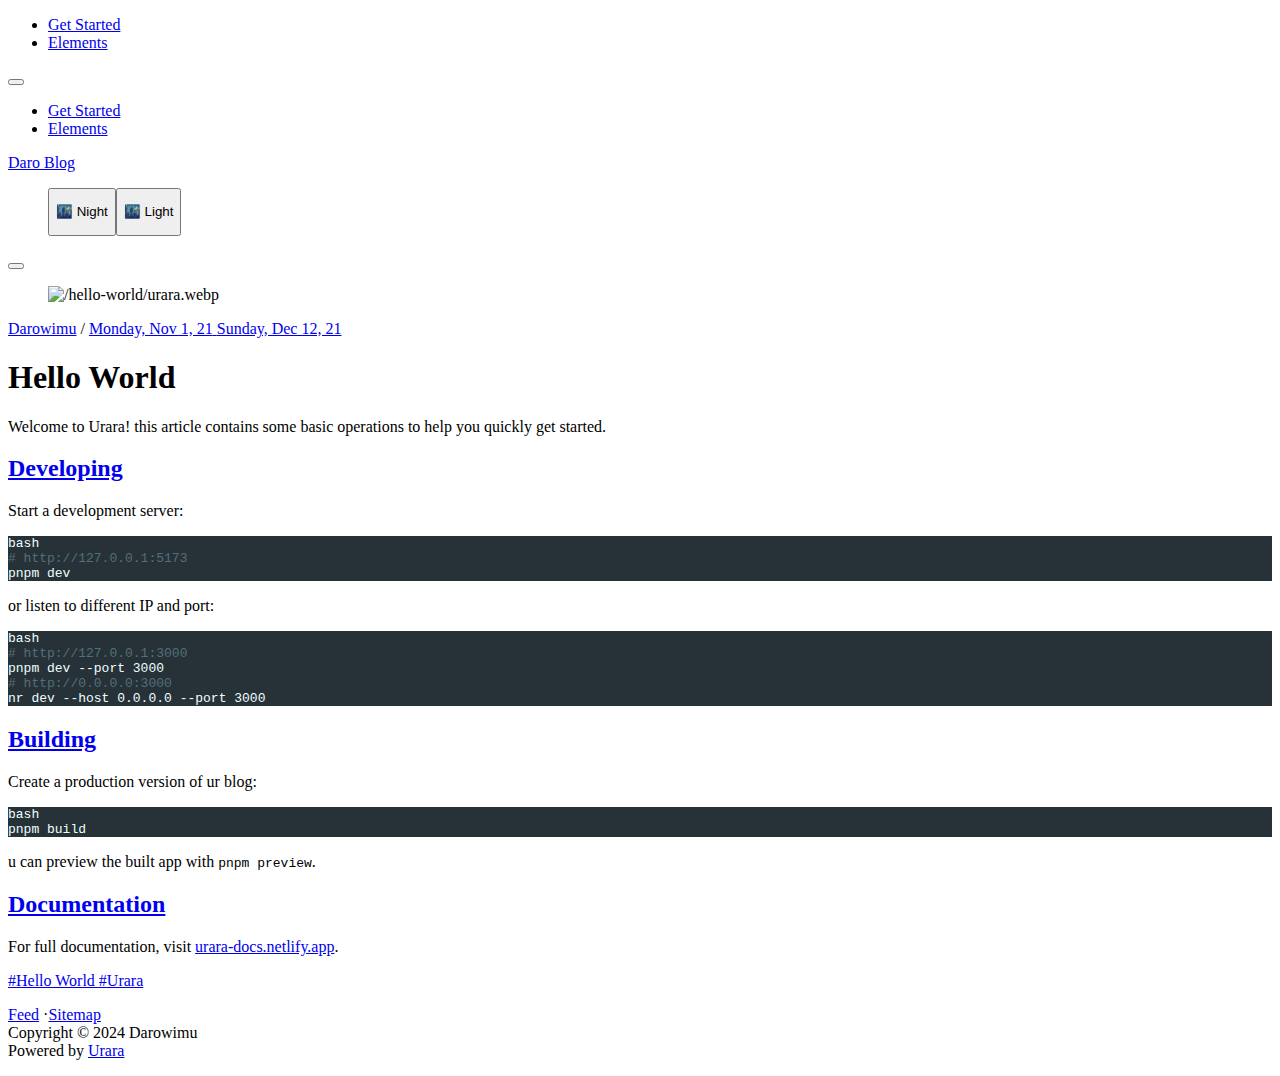
==== hello-world/index.html @ 3c772a24 "deploy: 29f7deb271c3a0f423821374e1109b436f73f170" ====
<!doctype html>
<html lang="en-US">
  <head prefix="og: https://ogp.me/ns#">
    <meta charset="utf-8" />
    <meta name="generator" content="gh:importantimport/urara" />
    <meta name="viewport" content="width=device-width, initial-scale=1" />
    <link rel="manifest" crossorigin="use-credentials" href="/manifest.webmanifest" />
    <link rel="alternate" type="application/feed+json" href="/feed.json" />
    <link rel="alternate" type="application/atom+xml" href="/atom.xml" />
    <link rel="sitemap" type="application/xml" href="/sitemap.xml" />
    <meta http-equiv="content-security-policy" content="style-src 'self' 'unsafe-inline' https://giscus.app">
		<link href="../_app/immutable/assets/0.twRGqAT3.css" rel="stylesheet">
		<link href="../_app/immutable/assets/posts.D4gQgZwN.css" rel="stylesheet">
		<link rel="modulepreload" href="../_app/immutable/entry/start.jPMTQqQ0.js">
		<link rel="modulepreload" href="../_app/immutable/chunks/entry.Bw_mRrRF.js">
		<link rel="modulepreload" href="../_app/immutable/chunks/scheduler.FGUOCI5T.js">
		<link rel="modulepreload" href="../_app/immutable/chunks/index.BI7v63FY.js">
		<link rel="modulepreload" href="../_app/immutable/entry/app.BhuHzPil.js">
		<link rel="modulepreload" href="../_app/immutable/chunks/preload-helper.BQ24v_F8.js">
		<link rel="modulepreload" href="../_app/immutable/chunks/index.TPYxZWDS.js">
		<link rel="modulepreload" href="../_app/immutable/nodes/0.C-fbD_0y.js">
		<link rel="modulepreload" href="../_app/immutable/chunks/posts.CbyiWqQX.js">
		<link rel="modulepreload" href="../_app/immutable/chunks/posts.4dVmwM_k.js">
		<link rel="modulepreload" href="../_app/immutable/nodes/3.BCbgN2HI.js">
		<link rel="modulepreload" href="../_app/immutable/chunks/post_layout.M9gcAGbC.js">
		<link rel="modulepreload" href="../_app/immutable/chunks/post_card.CGYtZZ6U.js"><title>Hello World | Daro Blog</title><!-- HEAD_svelte-1laq3tv_START --><!-- HEAD_svelte-1laq3tv_END --><!-- HEAD_svelte-10yve3l_START --><link href="https://urara-demo.netlify.app/favicon.png" rel="shortcut icon" sizes="48x48" type="image/png"><link href="https://urara-demo.netlify.app/assets/any@180.png" rel="apple-touch-icon" sizes="180x180" type="image/png"><link href="https://urara-demo.netlify.app/assets/any@192.png" rel="icon" sizes="192x192" type="image/png"><!-- HEAD_svelte-10yve3l_END --><!-- HEAD_svelte-yn0p46_START --><meta name="theme-color"><!-- HEAD_svelte-yn0p46_END --><!-- HEAD_svelte-13ashyv_START --><meta content="Darowimu" name="author"><link href="https://urara-demo.netlify.app/hello-world" rel="canonical">  <meta content="Hello World, Urara" name="keywords"> <!-- HEAD_svelte-13ashyv_END --><!-- HEAD_svelte-1b7xa4j_START --><meta content="Daro Blog" property="og:site_name"><meta content="en-US" property="og:locale"><meta content="article" property="og:type"> <meta content="Hello World" property="og:title">  <meta content="https://urara-demo.netlify.app/hello-world/urara.webp" property="og:image"> <meta content="summary_large_image" name="twitter:card"> <meta content="Hello World" property="article:tag"><meta content="Urara" property="article:tag"> <meta content="https://urara-demo.netlify.app/hello-world" property="og:url"> <meta content="Darowimu" property="article:author"> <meta content="2021-11-01T00:00:00.000Z" property="article:published_time"> <meta content="2021-12-12T00:00:00.000Z" property="article:modified_time"><!-- HEAD_svelte-1b7xa4j_END -->
  </head>
  <body itemscope itemtype="https://schema.org/WebPage">
    <div style="display: contents">      <header class="fixed z-50 w-full transition-all duration-500 ease-in-out border-b-2 border-transparent max-h-[4.125rem]false" id="header"><div class="navbar"><div class="navbar-start">  <div class="dropdown lg:hidden"><label class="btn btn-square btn-ghost" for="navbar-dropdown" tabindex="0" data-svelte-h="svelte-18njhny"><span class="i-heroicons-outline-menu-alt-1"></span></label> <ul class="menu menu-compact dropdown-content bg-base-100 text-base-content shadow-lg rounded-box min-w-max max-w-52 p-2" id="navbar-dropdown" tabindex="0"><li><a href="/hello-world">Get Started</a> </li><li><a href="/hello-world/elements">Elements</a> </li></ul></div> <div class="swap order-last hidden lg:inline-grid"><button class="swap-on btn btn-ghost text-base font-normal normal-case transition-all duration-200 hidden"></button> <ul class="swap-off menu menu-horizontal p-0"><li><a class="!rounded-btn" href="/hello-world">Get Started</a> </li><li><a class="!rounded-btn" href="/hello-world/elements">Elements</a> </li></ul></div> <a class="btn btn-ghost normal-case text-lg" href="/">Daro Blog</a></div> <div class="navbar-end"> <div class="dropdown dropdown-end" id="change-theme">  <div class="btn btn-square btn-ghost" tabindex="0" data-svelte-h="svelte-1xk2wyd"><span class="i-heroicons-outline-color-swatch"></span></div>   <ul class="flex flex-nowrap shadow-2xl menu dropdown-content bg-base-100 text-base-content rounded-box w-52 p-2 gap-2 overflow-y-auto max-h-[21.5rem]" tabindex="0"><button class="btn btn-ghost w-full hover:bg-primary group rounded-lg flex bg-base-100 p-2 transition-all" data-theme="night"><p class="flex-1 text-left text-base-content group-hover:text-primary-content transition-color">🌃 Night</p> <div class="grid grid-cols-4 gap-0.5 m-auto"><div class="bg-primary w-1 h-4 rounded-btn"></div><div class="bg-secondary w-1 h-4 rounded-btn"></div><div class="bg-accent w-1 h-4 rounded-btn"></div><div class="bg-neutral w-1 h-4 rounded-btn"></div></div> </button><button class="btn btn-ghost w-full hover:bg-primary group rounded-lg flex bg-base-100 p-2 transition-all" data-theme="lemonade"><p class="flex-1 text-left text-base-content group-hover:text-primary-content transition-color">🌃 Light</p> <div class="grid grid-cols-4 gap-0.5 m-auto"><div class="bg-primary w-1 h-4 rounded-btn"></div><div class="bg-secondary w-1 h-4 rounded-btn"></div><div class="bg-accent w-1 h-4 rounded-btn"></div><div class="bg-neutral w-1 h-4 rounded-btn"></div></div> </button></ul></div></div></div></header> <button aria-label="scroll to top" class="fixed grid group btn btn-circle btn-lg border-none backdrop-blur bottom-6 right-6 z-50 duration-500 ease-in-outbtn-ghost bg-base-100/30 md:bg-base-200/30  translate-y-24" id="totop"> <div class="radial-progress text-accent transition-all duration-500 ease-in-out group-hover:text-[color-mix(in_oklab,oklch(var(--a)),black_7%)] col-start-1 row-start-1" style="--size:4rem; --thickness: 0.25rem; --value:undefined;"></div> <div class="border-4 border-base-content/10 group-hover:border-transparent col-start-1 row-start-1 rounded-full w-full h-full p-4 grid duration-500 ease-in-out" data-svelte-h="svelte-1lpt3af"><span class="i-heroicons-solid-chevron-up !w-6 !h-6"></span></div></button> <div class="bg-base-100 md:bg-base-200 min-h-screen pt-16 md:pb-8 lg:pb-16">  <div class="flex flex-col flex-nowrap justify-center xl:flex-row xl:flex-wrap"><div class="flex-1 w-full order-first ease-out transform mx-auto xl:mr-0 xl:ml-0"></div> <div class="flex-1 w-full xl:order-last ease-out transform mx-auto xl:ml-0 xl:mr-0"></div> <div class="flex-none w-full max-w-screen-md mx-auto xl:mx-0"><article class="h-entry card bg-base-100 rounded-none md:rounded-box md:shadow-xl overflow-hidden z-10    lg:mb-16 md:mb-8" itemprop="blogPost" itemscope itemtype="https://schema.org/BlogPosting">   <div class="card-body gap-0 "><div class="flex flex-col gap-2"><figure class="md:order-last rounded-box shadow-xl mb-4 flex-col gap-2 -mx-4 -mt-8 md:mt-0"><picture><source srcset="/_app/immutable/assets/urara.CoHjeEFW.avif 736w" type="image/avif"> <img alt="/hello-world/urara.webp" class="u-featured" decoding="async" loading="lazy" src="/hello-world/urara.webp"></picture></figure> <div class="flex font-semibold gap-1.5"><a class="opacity-75 hover:opacity-100 hover:text-primary duration-500 ease-in-out p-author h-card" href="https://urara-demo.netlify.app" rel="author">Darowimu</a> <span class="opacity-50" data-svelte-h="svelte-1ijzl0g">/</span> <a class="u-url u-uid swap group/time" href="/hello-world"><time class="group-hover/time:opacity-0 font-semibold opacity-75 duration-500 ease-in-out mr-auto dt-published" datetime="2021-11-01T00:00:00.000Z" itemprop="datePublished">Monday, Nov 1, 21</time> <time class="opacity-0 group-hover/time:opacity-100 font-semibold text-primary duration-500 ease-in-out mr-auto dt-updated" datetime="2021-12-12T00:00:00.000Z" itemprop="dateModified">Sunday, Dec 12, 21</time></a></div> <h1 class="card-title text-3xl mb-8 p-name" itemprop="name headline">Hello World</h1> </div> <main class="urara-prose prose e-content" itemprop="articleBody"><p data-svelte-h="svelte-1ifgqsq">Welcome to Urara! this article contains some basic operations to help you quickly get started.</p> <h2 id="developing" data-svelte-h="svelte-5maqz3"><a href="#developing">Developing</a></h2> <p data-svelte-h="svelte-gp66ql">Start a development server:</p> <!-- HTML_TAG_START --><pre class="shiki material-default" style="background-color: #263238; color: #EEFFFF" bash="true"><div class="language-id">bash</div><div class='code-container'><code><div class='line'><span style="color: #546E7A"># http://127.0.0.1:5173</span></div><div class='line'><span style="color: #EEFFFF">pnpm dev</span></div></code></div></pre><!-- HTML_TAG_END --> <p data-svelte-h="svelte-1uf8a0f">or listen to different IP and port:</p> <!-- HTML_TAG_START --><pre class="shiki material-default" style="background-color: #263238; color: #EEFFFF" bash="true"><div class="language-id">bash</div><div class='code-container'><code><div class='line'><span style="color: #546E7A"># http://127.0.0.1:3000</span></div><div class='line'><span style="color: #EEFFFF">pnpm dev --port 3000</span></div><div class='line'></div><div class='line'><span style="color: #546E7A"># http://0.0.0.0:3000</span></div><div class='line'><span style="color: #EEFFFF">nr dev --host 0.0.0.0 --port 3000</span></div></code></div></pre><!-- HTML_TAG_END --> <h2 id="building" data-svelte-h="svelte-934qmg"><a href="#building">Building</a></h2> <p data-svelte-h="svelte-1nnhc4g">Create a production version of ur blog:</p> <!-- HTML_TAG_START --><pre class="shiki material-default" style="background-color: #263238; color: #EEFFFF" bash="true"><div class="language-id">bash</div><div class='code-container'><code><div class='line'><span style="color: #EEFFFF">pnpm build</span></div></code></div></pre><!-- HTML_TAG_END --> <p data-svelte-h="svelte-1ez708h">u can preview the built app with <code>pnpm preview</code>.</p> <h2 id="documentation" data-svelte-h="svelte-19euy7a"><a href="#documentation">Documentation</a></h2> <p data-svelte-h="svelte-8e9jxh">For full documentation, visit <a href="https://urara-docs.netlify.app" rel="nofollow noopener noreferrer external" target="_blank">urara-docs.netlify.app</a>.</p></main> <div class="divider mt-4 mb-0"></div> <div><a class="btn btn-sm btn-ghost normal-case mt-2 mr-2 p-category" href="/?tags=Hello World">#Hello World </a><a class="btn btn-sm btn-ghost normal-case mt-2 mr-2 p-category" href="/?tags=Urara">#Urara </a></div></div>  </article> <footer class="footer footer-center bg-base-300 text-base-content shadow-inner p-8 md:rounded-box sticky bottom-0 z-0 md:static " id="footer"><div class="prose"><p><a href="/atom.xml" rel="noopener noreferrer external" target="_blank">Feed</a> <span class="mr-1" data-svelte-h="svelte-lk4btp">·</span><a href="/sitemap.xml" rel="noopener noreferrer external" target="_blank">Sitemap</a>  <br>
      Copyright © 2024 Darowimu <br>
      Powered by
      <a class="tooltip tooltip-secondary hover:text-secondary" data-tip="🌸 [Polaris] - Based on MDsveX & SvelteKit 🌸" href="https://github.com/importantimport/urara" rel="noopener noreferrer external" target="_blank" data-svelte-h="svelte-vjman6">Urara</a> </p></div></footer></div></div></div> 
			<script type="application/json" data-sveltekit-fetched data-url="/posts.json">{"status":200,"statusText":"","headers":{},"body":"[{\"title\":\"Elements\",\"created\":\"2021-12-12T00:00:00.000Z\",\"tags\":[\"Urara\",\"Elements\"],\"updated\":\"2024-12-26T21:38:08.629Z\",\"images\":[],\"slug\":\"/hello-world/elements/+page.svelte.md\",\"path\":\"/hello-world/elements\",\"toc\":[{\"depth\":2,\"slug\":\"headings\",\"title\":\"Headings\"},{\"depth\":3,\"slug\":\"heading\",\"title\":\"Heading\"},{\"depth\":4,\"slug\":\"heading-1\",\"title\":\"Heading\"},{\"depth\":5,\"slug\":\"heading-2\",\"title\":\"Heading\"},{\"depth\":6,\"slug\":\"heading-3\",\"title\":\"Heading\"},{\"depth\":2,\"slug\":\"paragraphs\",\"title\":\"Paragraphs\"},{\"depth\":2,\"slug\":\"lists\",\"title\":\"Lists\"},{\"depth\":3,\"slug\":\"definition-list-dl\",\"title\":\"Definition List (dl)\"},{\"depth\":3,\"slug\":\"ordered-list-ol\",\"title\":\"Ordered List (ol)\"},{\"depth\":3,\"slug\":\"unordered-list-ul\",\"title\":\"Unordered List (ul)\"},{\"depth\":3,\"slug\":\"checkbox-list-ul\",\"title\":\"Checkbox List (ul)\"},{\"depth\":2,\"slug\":\"table\",\"title\":\"Table\"},{\"depth\":2,\"slug\":\"footnotes\",\"title\":\"Footnotes\"},{\"depth\":2,\"slug\":\"code\",\"title\":\"Code\"},{\"depth\":2,\"slug\":\"misc\",\"title\":\"Misc\"},{\"depth\":2,\"slug\":\"svelte-components\",\"title\":\"Svelte Components\"}],\"html\":\"\",\"type\":\"article\"},{\"title\":\"ToC Disabled\",\"summary\":\"This post has disabled table of contents.\",\"created\":\"2021-12-12T00:00:00.000Z\",\"tags\":[\"Front-Matter\"],\"toc\":false,\"updated\":\"2024-12-26T21:38:08.629Z\",\"images\":[],\"slug\":\"/hello-world/toc-disabled/+page.md\",\"path\":\"/hello-world/toc-disabled\",\"html\":\"\",\"type\":\"article\"},{\"title\":\"Hello World\",\"image\":\"/hello-world/urara.webp\",\"alt\":\"Urara\",\"created\":\"2021-11-01T00:00:00.000Z\",\"updated\":\"2021-12-12T00:00:00.000Z\",\"tags\":[\"Hello World\",\"Urara\"],\"images\":[],\"slug\":\"/hello-world/+page.svelte.md\",\"path\":\"/hello-world\",\"toc\":[{\"depth\":2,\"slug\":\"developing\",\"title\":\"Developing\"},{\"depth\":2,\"slug\":\"building\",\"title\":\"Building\"},{\"depth\":2,\"slug\":\"documentation\",\"title\":\"Documentation\"}],\"html\":\"\",\"type\":\"article\"}]"}</script>
			<script>
				{
					__sveltekit_11xqhlh = {
						base: new URL("..", location).pathname.slice(0, -1)
					};

					const element = document.currentScript.parentElement;

					const data = [null,null];

					Promise.all([
						import("../_app/immutable/entry/start.jPMTQqQ0.js"),
						import("../_app/immutable/entry/app.BhuHzPil.js")
					]).then(([kit, app]) => {
						kit.start(app, element, {
							node_ids: [0, 3],
							data,
							form: null,
							error: null
						});
					});
				}
			</script>
		</div>
  </body>
</html>
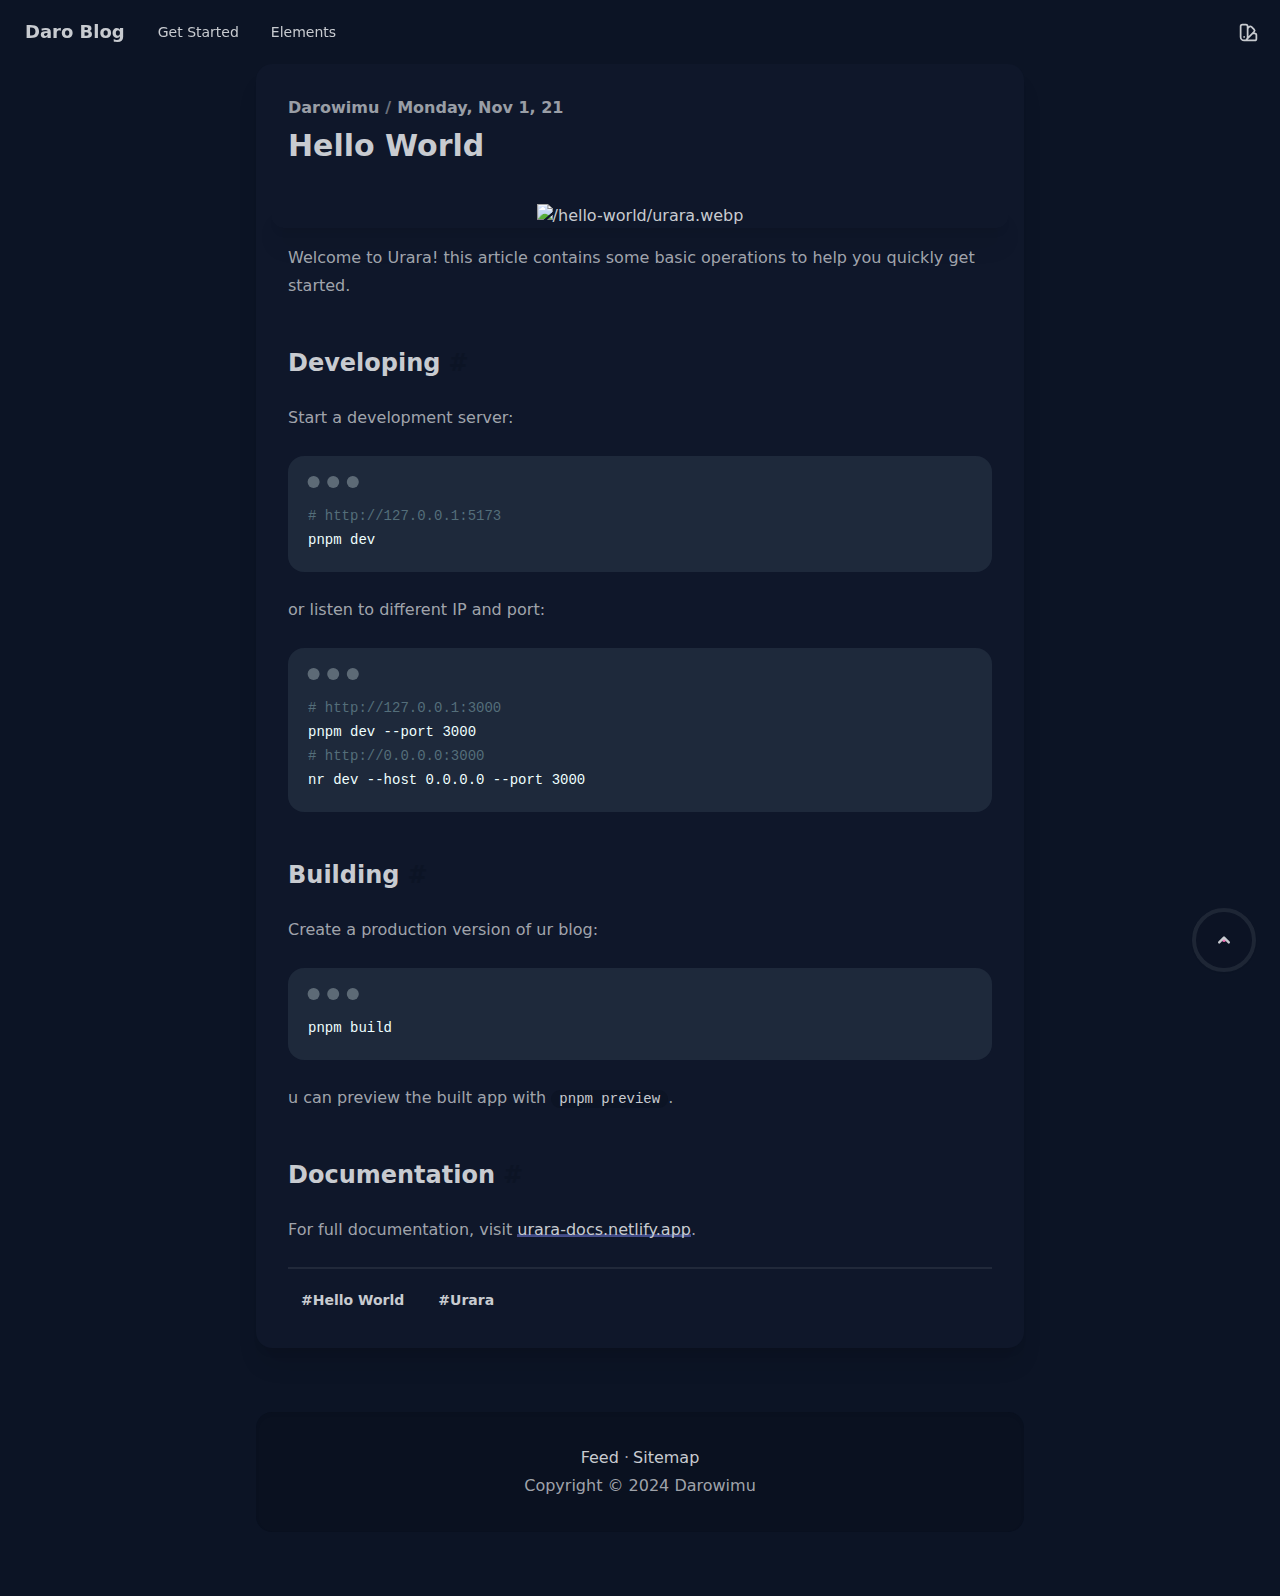
==== commit 709cf0a3: "deploy: 5466dfd1dd3529ccba396a6a5796adc3618f21da" ====
--- a/hello-world/index.html
+++ b/hello-world/index.html
@@ -9,31 +9,29 @@
     <link rel="alternate" type="application/atom+xml" href="/atom.xml" />
     <link rel="sitemap" type="application/xml" href="/sitemap.xml" />
     <meta http-equiv="content-security-policy" content="style-src 'self' 'unsafe-inline' https://giscus.app">
-		<link href="../_app/immutable/assets/0.twRGqAT3.css" rel="stylesheet">
+		<link href="../_app/immutable/assets/0.DyyJXam5.css" rel="stylesheet">
 		<link href="../_app/immutable/assets/posts.D4gQgZwN.css" rel="stylesheet">
-		<link rel="modulepreload" href="../_app/immutable/entry/start.jPMTQqQ0.js">
-		<link rel="modulepreload" href="../_app/immutable/chunks/entry.Bw_mRrRF.js">
+		<link rel="modulepreload" href="../_app/immutable/entry/start.Cbe9UZcG.js">
+		<link rel="modulepreload" href="../_app/immutable/chunks/entry.CT1XkQZy.js">
 		<link rel="modulepreload" href="../_app/immutable/chunks/scheduler.FGUOCI5T.js">
 		<link rel="modulepreload" href="../_app/immutable/chunks/index.BI7v63FY.js">
-		<link rel="modulepreload" href="../_app/immutable/entry/app.BhuHzPil.js">
+		<link rel="modulepreload" href="../_app/immutable/entry/app.BUAMHuux.js">
 		<link rel="modulepreload" href="../_app/immutable/chunks/preload-helper.BQ24v_F8.js">
 		<link rel="modulepreload" href="../_app/immutable/chunks/index.TPYxZWDS.js">
-		<link rel="modulepreload" href="../_app/immutable/nodes/0.C-fbD_0y.js">
+		<link rel="modulepreload" href="../_app/immutable/nodes/0.D9pzqazO.js">
 		<link rel="modulepreload" href="../_app/immutable/chunks/posts.CbyiWqQX.js">
 		<link rel="modulepreload" href="../_app/immutable/chunks/posts.4dVmwM_k.js">
-		<link rel="modulepreload" href="../_app/immutable/nodes/3.BCbgN2HI.js">
-		<link rel="modulepreload" href="../_app/immutable/chunks/post_layout.M9gcAGbC.js">
-		<link rel="modulepreload" href="../_app/immutable/chunks/post_card.CGYtZZ6U.js"><title>Hello World | Daro Blog</title><!-- HEAD_svelte-1laq3tv_START --><!-- HEAD_svelte-1laq3tv_END --><!-- HEAD_svelte-10yve3l_START --><link href="https://urara-demo.netlify.app/favicon.png" rel="shortcut icon" sizes="48x48" type="image/png"><link href="https://urara-demo.netlify.app/assets/any@180.png" rel="apple-touch-icon" sizes="180x180" type="image/png"><link href="https://urara-demo.netlify.app/assets/any@192.png" rel="icon" sizes="192x192" type="image/png"><!-- HEAD_svelte-10yve3l_END --><!-- HEAD_svelte-yn0p46_START --><meta name="theme-color"><!-- HEAD_svelte-yn0p46_END --><!-- HEAD_svelte-13ashyv_START --><meta content="Darowimu" name="author"><link href="https://urara-demo.netlify.app/hello-world" rel="canonical">  <meta content="Hello World, Urara" name="keywords"> <!-- HEAD_svelte-13ashyv_END --><!-- HEAD_svelte-1b7xa4j_START --><meta content="Daro Blog" property="og:site_name"><meta content="en-US" property="og:locale"><meta content="article" property="og:type"> <meta content="Hello World" property="og:title">  <meta content="https://urara-demo.netlify.app/hello-world/urara.webp" property="og:image"> <meta content="summary_large_image" name="twitter:card"> <meta content="Hello World" property="article:tag"><meta content="Urara" property="article:tag"> <meta content="https://urara-demo.netlify.app/hello-world" property="og:url"> <meta content="Darowimu" property="article:author"> <meta content="2021-11-01T00:00:00.000Z" property="article:published_time"> <meta content="2021-12-12T00:00:00.000Z" property="article:modified_time"><!-- HEAD_svelte-1b7xa4j_END -->
+		<link rel="modulepreload" href="../_app/immutable/nodes/3.qduxDVP2.js">
+		<link rel="modulepreload" href="../_app/immutable/chunks/post_layout.B8sDjdJU.js">
+		<link rel="modulepreload" href="../_app/immutable/chunks/post_card.Db7sp-6k.js"><title>Hello World | Daro Blog</title><!-- HEAD_svelte-1laq3tv_START --><!-- HEAD_svelte-1laq3tv_END --><!-- HEAD_svelte-10yve3l_START --><link href="https://urara-demo.netlify.app/favicon.png" rel="shortcut icon" sizes="48x48" type="image/png"><link href="https://urara-demo.netlify.app/assets/any@180.png" rel="apple-touch-icon" sizes="180x180" type="image/png"><link href="https://urara-demo.netlify.app/assets/any@192.png" rel="icon" sizes="192x192" type="image/png"><!-- HEAD_svelte-10yve3l_END --><!-- HEAD_svelte-yn0p46_START --><meta name="theme-color"><!-- HEAD_svelte-yn0p46_END --><!-- HEAD_svelte-13ashyv_START --><meta content="Darowimu" name="author"><link href="https://urara-demo.netlify.app/hello-world" rel="canonical">  <meta content="Hello World, Urara" name="keywords"> <!-- HEAD_svelte-13ashyv_END --><!-- HEAD_svelte-1b7xa4j_START --><meta content="Daro Blog" property="og:site_name"><meta content="en-US" property="og:locale"><meta content="article" property="og:type"> <meta content="Hello World" property="og:title">  <meta content="https://urara-demo.netlify.app/hello-world/urara.webp" property="og:image"> <meta content="summary_large_image" name="twitter:card"> <meta content="Hello World" property="article:tag"><meta content="Urara" property="article:tag"> <meta content="https://urara-demo.netlify.app/hello-world" property="og:url"> <meta content="Darowimu" property="article:author"> <meta content="2021-11-01T00:00:00.000Z" property="article:published_time"> <meta content="2021-12-12T00:00:00.000Z" property="article:modified_time"><!-- HEAD_svelte-1b7xa4j_END -->
   </head>
   <body itemscope itemtype="https://schema.org/WebPage">
     <div style="display: contents">      <header class="fixed z-50 w-full transition-all duration-500 ease-in-out border-b-2 border-transparent max-h-[4.125rem]false" id="header"><div class="navbar"><div class="navbar-start">  <div class="dropdown lg:hidden"><label class="btn btn-square btn-ghost" for="navbar-dropdown" tabindex="0" data-svelte-h="svelte-18njhny"><span class="i-heroicons-outline-menu-alt-1"></span></label> <ul class="menu menu-compact dropdown-content bg-base-100 text-base-content shadow-lg rounded-box min-w-max max-w-52 p-2" id="navbar-dropdown" tabindex="0"><li><a href="/hello-world">Get Started</a> </li><li><a href="/hello-world/elements">Elements</a> </li></ul></div> <div class="swap order-last hidden lg:inline-grid"><button class="swap-on btn btn-ghost text-base font-normal normal-case transition-all duration-200 hidden"></button> <ul class="swap-off menu menu-horizontal p-0"><li><a class="!rounded-btn" href="/hello-world">Get Started</a> </li><li><a class="!rounded-btn" href="/hello-world/elements">Elements</a> </li></ul></div> <a class="btn btn-ghost normal-case text-lg" href="/">Daro Blog</a></div> <div class="navbar-end"> <div class="dropdown dropdown-end" id="change-theme">  <div class="btn btn-square btn-ghost" tabindex="0" data-svelte-h="svelte-1xk2wyd"><span class="i-heroicons-outline-color-swatch"></span></div>   <ul class="flex flex-nowrap shadow-2xl menu dropdown-content bg-base-100 text-base-content rounded-box w-52 p-2 gap-2 overflow-y-auto max-h-[21.5rem]" tabindex="0"><button class="btn btn-ghost w-full hover:bg-primary group rounded-lg flex bg-base-100 p-2 transition-all" data-theme="night"><p class="flex-1 text-left text-base-content group-hover:text-primary-content transition-color">🌃 Night</p> <div class="grid grid-cols-4 gap-0.5 m-auto"><div class="bg-primary w-1 h-4 rounded-btn"></div><div class="bg-secondary w-1 h-4 rounded-btn"></div><div class="bg-accent w-1 h-4 rounded-btn"></div><div class="bg-neutral w-1 h-4 rounded-btn"></div></div> </button><button class="btn btn-ghost w-full hover:bg-primary group rounded-lg flex bg-base-100 p-2 transition-all" data-theme="lemonade"><p class="flex-1 text-left text-base-content group-hover:text-primary-content transition-color">🌃 Light</p> <div class="grid grid-cols-4 gap-0.5 m-auto"><div class="bg-primary w-1 h-4 rounded-btn"></div><div class="bg-secondary w-1 h-4 rounded-btn"></div><div class="bg-accent w-1 h-4 rounded-btn"></div><div class="bg-neutral w-1 h-4 rounded-btn"></div></div> </button></ul></div></div></div></header> <button aria-label="scroll to top" class="fixed grid group btn btn-circle btn-lg border-none backdrop-blur bottom-6 right-6 z-50 duration-500 ease-in-outbtn-ghost bg-base-100/30 md:bg-base-200/30  translate-y-24" id="totop"> <div class="radial-progress text-accent transition-all duration-500 ease-in-out group-hover:text-[color-mix(in_oklab,oklch(var(--a)),black_7%)] col-start-1 row-start-1" style="--size:4rem; --thickness: 0.25rem; --value:undefined;"></div> <div class="border-4 border-base-content/10 group-hover:border-transparent col-start-1 row-start-1 rounded-full w-full h-full p-4 grid duration-500 ease-in-out" data-svelte-h="svelte-1lpt3af"><span class="i-heroicons-solid-chevron-up !w-6 !h-6"></span></div></button> <div class="bg-base-100 md:bg-base-200 min-h-screen pt-16 md:pb-8 lg:pb-16">  <div class="flex flex-col flex-nowrap justify-center xl:flex-row xl:flex-wrap"><div class="flex-1 w-full order-first ease-out transform mx-auto xl:mr-0 xl:ml-0"></div> <div class="flex-1 w-full xl:order-last ease-out transform mx-auto xl:ml-0 xl:mr-0"></div> <div class="flex-none w-full max-w-screen-md mx-auto xl:mx-0"><article class="h-entry card bg-base-100 rounded-none md:rounded-box md:shadow-xl overflow-hidden z-10    lg:mb-16 md:mb-8" itemprop="blogPost" itemscope itemtype="https://schema.org/BlogPosting">   <div class="card-body gap-0 "><div class="flex flex-col gap-2"><figure class="md:order-last rounded-box shadow-xl mb-4 flex-col gap-2 -mx-4 -mt-8 md:mt-0"><picture><source srcset="/_app/immutable/assets/urara.CoHjeEFW.avif 736w" type="image/avif"> <img alt="/hello-world/urara.webp" class="u-featured" decoding="async" loading="lazy" src="/hello-world/urara.webp"></picture></figure> <div class="flex font-semibold gap-1.5"><a class="opacity-75 hover:opacity-100 hover:text-primary duration-500 ease-in-out p-author h-card" href="https://urara-demo.netlify.app" rel="author">Darowimu</a> <span class="opacity-50" data-svelte-h="svelte-1ijzl0g">/</span> <a class="u-url u-uid swap group/time" href="/hello-world"><time class="group-hover/time:opacity-0 font-semibold opacity-75 duration-500 ease-in-out mr-auto dt-published" datetime="2021-11-01T00:00:00.000Z" itemprop="datePublished">Monday, Nov 1, 21</time> <time class="opacity-0 group-hover/time:opacity-100 font-semibold text-primary duration-500 ease-in-out mr-auto dt-updated" datetime="2021-12-12T00:00:00.000Z" itemprop="dateModified">Sunday, Dec 12, 21</time></a></div> <h1 class="card-title text-3xl mb-8 p-name" itemprop="name headline">Hello World</h1> </div> <main class="urara-prose prose e-content" itemprop="articleBody"><p data-svelte-h="svelte-1ifgqsq">Welcome to Urara! this article contains some basic operations to help you quickly get started.</p> <h2 id="developing" data-svelte-h="svelte-5maqz3"><a href="#developing">Developing</a></h2> <p data-svelte-h="svelte-gp66ql">Start a development server:</p> <!-- HTML_TAG_START --><pre class="shiki material-default" style="background-color: #263238; color: #EEFFFF" bash="true"><div class="language-id">bash</div><div class='code-container'><code><div class='line'><span style="color: #546E7A"># http://127.0.0.1:5173</span></div><div class='line'><span style="color: #EEFFFF">pnpm dev</span></div></code></div></pre><!-- HTML_TAG_END --> <p data-svelte-h="svelte-1uf8a0f">or listen to different IP and port:</p> <!-- HTML_TAG_START --><pre class="shiki material-default" style="background-color: #263238; color: #EEFFFF" bash="true"><div class="language-id">bash</div><div class='code-container'><code><div class='line'><span style="color: #546E7A"># http://127.0.0.1:3000</span></div><div class='line'><span style="color: #EEFFFF">pnpm dev --port 3000</span></div><div class='line'></div><div class='line'><span style="color: #546E7A"># http://0.0.0.0:3000</span></div><div class='line'><span style="color: #EEFFFF">nr dev --host 0.0.0.0 --port 3000</span></div></code></div></pre><!-- HTML_TAG_END --> <h2 id="building" data-svelte-h="svelte-934qmg"><a href="#building">Building</a></h2> <p data-svelte-h="svelte-1nnhc4g">Create a production version of ur blog:</p> <!-- HTML_TAG_START --><pre class="shiki material-default" style="background-color: #263238; color: #EEFFFF" bash="true"><div class="language-id">bash</div><div class='code-container'><code><div class='line'><span style="color: #EEFFFF">pnpm build</span></div></code></div></pre><!-- HTML_TAG_END --> <p data-svelte-h="svelte-1ez708h">u can preview the built app with <code>pnpm preview</code>.</p> <h2 id="documentation" data-svelte-h="svelte-19euy7a"><a href="#documentation">Documentation</a></h2> <p data-svelte-h="svelte-8e9jxh">For full documentation, visit <a href="https://urara-docs.netlify.app" rel="nofollow noopener noreferrer external" target="_blank">urara-docs.netlify.app</a>.</p></main> <div class="divider mt-4 mb-0"></div> <div><a class="btn btn-sm btn-ghost normal-case mt-2 mr-2 p-category" href="/?tags=Hello World">#Hello World </a><a class="btn btn-sm btn-ghost normal-case mt-2 mr-2 p-category" href="/?tags=Urara">#Urara </a></div></div>  </article> <footer class="footer footer-center bg-base-300 text-base-content shadow-inner p-8 md:rounded-box sticky bottom-0 z-0 md:static " id="footer"><div class="prose"><p><a href="/atom.xml" rel="noopener noreferrer external" target="_blank">Feed</a> <span class="mr-1" data-svelte-h="svelte-lk4btp">·</span><a href="/sitemap.xml" rel="noopener noreferrer external" target="_blank">Sitemap</a>  <br>
-      Copyright © 2024 Darowimu <br>
-      Powered by
-      <a class="tooltip tooltip-secondary hover:text-secondary" data-tip="🌸 [Polaris] - Based on MDsveX & SvelteKit 🌸" href="https://github.com/importantimport/urara" rel="noopener noreferrer external" target="_blank" data-svelte-h="svelte-vjman6">Urara</a> </p></div></footer></div></div></div> 
-			<script type="application/json" data-sveltekit-fetched data-url="/posts.json">{"status":200,"statusText":"","headers":{},"body":"[{\"title\":\"Elements\",\"created\":\"2021-12-12T00:00:00.000Z\",\"tags\":[\"Urara\",\"Elements\"],\"updated\":\"2024-12-26T21:38:08.629Z\",\"images\":[],\"slug\":\"/hello-world/elements/+page.svelte.md\",\"path\":\"/hello-world/elements\",\"toc\":[{\"depth\":2,\"slug\":\"headings\",\"title\":\"Headings\"},{\"depth\":3,\"slug\":\"heading\",\"title\":\"Heading\"},{\"depth\":4,\"slug\":\"heading-1\",\"title\":\"Heading\"},{\"depth\":5,\"slug\":\"heading-2\",\"title\":\"Heading\"},{\"depth\":6,\"slug\":\"heading-3\",\"title\":\"Heading\"},{\"depth\":2,\"slug\":\"paragraphs\",\"title\":\"Paragraphs\"},{\"depth\":2,\"slug\":\"lists\",\"title\":\"Lists\"},{\"depth\":3,\"slug\":\"definition-list-dl\",\"title\":\"Definition List (dl)\"},{\"depth\":3,\"slug\":\"ordered-list-ol\",\"title\":\"Ordered List (ol)\"},{\"depth\":3,\"slug\":\"unordered-list-ul\",\"title\":\"Unordered List (ul)\"},{\"depth\":3,\"slug\":\"checkbox-list-ul\",\"title\":\"Checkbox List (ul)\"},{\"depth\":2,\"slug\":\"table\",\"title\":\"Table\"},{\"depth\":2,\"slug\":\"footnotes\",\"title\":\"Footnotes\"},{\"depth\":2,\"slug\":\"code\",\"title\":\"Code\"},{\"depth\":2,\"slug\":\"misc\",\"title\":\"Misc\"},{\"depth\":2,\"slug\":\"svelte-components\",\"title\":\"Svelte Components\"}],\"html\":\"\",\"type\":\"article\"},{\"title\":\"ToC Disabled\",\"summary\":\"This post has disabled table of contents.\",\"created\":\"2021-12-12T00:00:00.000Z\",\"tags\":[\"Front-Matter\"],\"toc\":false,\"updated\":\"2024-12-26T21:38:08.629Z\",\"images\":[],\"slug\":\"/hello-world/toc-disabled/+page.md\",\"path\":\"/hello-world/toc-disabled\",\"html\":\"\",\"type\":\"article\"},{\"title\":\"Hello World\",\"image\":\"/hello-world/urara.webp\",\"alt\":\"Urara\",\"created\":\"2021-11-01T00:00:00.000Z\",\"updated\":\"2021-12-12T00:00:00.000Z\",\"tags\":[\"Hello World\",\"Urara\"],\"images\":[],\"slug\":\"/hello-world/+page.svelte.md\",\"path\":\"/hello-world\",\"toc\":[{\"depth\":2,\"slug\":\"developing\",\"title\":\"Developing\"},{\"depth\":2,\"slug\":\"building\",\"title\":\"Building\"},{\"depth\":2,\"slug\":\"documentation\",\"title\":\"Documentation\"}],\"html\":\"\",\"type\":\"article\"}]"}</script>
+      Copyright © 2024 Darowimu <br> </p></div></footer></div></div></div> 
+			<script type="application/json" data-sveltekit-fetched data-url="/posts.json">{"status":200,"statusText":"","headers":{},"body":"[{\"title\":\"Elements\",\"created\":\"2021-12-12T00:00:00.000Z\",\"tags\":[\"Urara\",\"Elements\"],\"updated\":\"2024-12-26T21:43:54.151Z\",\"images\":[],\"slug\":\"/hello-world/elements/+page.svelte.md\",\"path\":\"/hello-world/elements\",\"toc\":[{\"depth\":2,\"slug\":\"headings\",\"title\":\"Headings\"},{\"depth\":3,\"slug\":\"heading\",\"title\":\"Heading\"},{\"depth\":4,\"slug\":\"heading-1\",\"title\":\"Heading\"},{\"depth\":5,\"slug\":\"heading-2\",\"title\":\"Heading\"},{\"depth\":6,\"slug\":\"heading-3\",\"title\":\"Heading\"},{\"depth\":2,\"slug\":\"paragraphs\",\"title\":\"Paragraphs\"},{\"depth\":2,\"slug\":\"lists\",\"title\":\"Lists\"},{\"depth\":3,\"slug\":\"definition-list-dl\",\"title\":\"Definition List (dl)\"},{\"depth\":3,\"slug\":\"ordered-list-ol\",\"title\":\"Ordered List (ol)\"},{\"depth\":3,\"slug\":\"unordered-list-ul\",\"title\":\"Unordered List (ul)\"},{\"depth\":3,\"slug\":\"checkbox-list-ul\",\"title\":\"Checkbox List (ul)\"},{\"depth\":2,\"slug\":\"table\",\"title\":\"Table\"},{\"depth\":2,\"slug\":\"footnotes\",\"title\":\"Footnotes\"},{\"depth\":2,\"slug\":\"code\",\"title\":\"Code\"},{\"depth\":2,\"slug\":\"misc\",\"title\":\"Misc\"},{\"depth\":2,\"slug\":\"svelte-components\",\"title\":\"Svelte Components\"}],\"html\":\"\",\"type\":\"article\"},{\"title\":\"ToC Disabled\",\"summary\":\"This post has disabled table of contents.\",\"created\":\"2021-12-12T00:00:00.000Z\",\"tags\":[\"Front-Matter\"],\"toc\":false,\"updated\":\"2024-12-26T21:43:54.151Z\",\"images\":[],\"slug\":\"/hello-world/toc-disabled/+page.md\",\"path\":\"/hello-world/toc-disabled\",\"html\":\"\",\"type\":\"article\"},{\"title\":\"Hello World\",\"image\":\"/hello-world/urara.webp\",\"alt\":\"Urara\",\"created\":\"2021-11-01T00:00:00.000Z\",\"updated\":\"2021-12-12T00:00:00.000Z\",\"tags\":[\"Hello World\",\"Urara\"],\"images\":[],\"slug\":\"/hello-world/+page.svelte.md\",\"path\":\"/hello-world\",\"toc\":[{\"depth\":2,\"slug\":\"developing\",\"title\":\"Developing\"},{\"depth\":2,\"slug\":\"building\",\"title\":\"Building\"},{\"depth\":2,\"slug\":\"documentation\",\"title\":\"Documentation\"}],\"html\":\"\",\"type\":\"article\"}]"}</script>
 			<script>
 				{
-					__sveltekit_11xqhlh = {
+					__sveltekit_1dkk3qw = {
 						base: new URL("..", location).pathname.slice(0, -1)
 					};
 
@@ -42,8 +40,8 @@
 					const data = [null,null];
 
 					Promise.all([
-						import("../_app/immutable/entry/start.jPMTQqQ0.js"),
-						import("../_app/immutable/entry/app.BhuHzPil.js")
+						import("../_app/immutable/entry/start.Cbe9UZcG.js"),
+						import("../_app/immutable/entry/app.BUAMHuux.js")
 					]).then(([kit, app]) => {
 						kit.start(app, element, {
 							node_ids: [0, 3],
--- a/_app/immutable/assets/0.DyyJXam5.css
+++ b/_app/immutable/assets/0.DyyJXam5.css
@@ -0,0 +1 @@
+.i-heroicons-outline-chevron-left{--un-icon:url("data:image/svg+xml;utf8,%3Csvg viewBox='0 0 24 24' width='1.5em' height='1.5em' xmlns='http://www.w3.org/2000/svg' %3E%3Cpath fill='none' stroke='currentColor' stroke-linecap='round' stroke-linejoin='round' stroke-width='2' d='m15 19l-7-7l7-7'/%3E%3C/svg%3E");-webkit-mask:var(--un-icon)no-repeat;mask:var(--un-icon)no-repeat;color:inherit;background-color:currentColor;width:1.5em;height:1.5em;-webkit-mask-size:100% 100%;mask-size:100% 100%}.i-heroicons-outline-chevron-right{--un-icon:url("data:image/svg+xml;utf8,%3Csvg viewBox='0 0 24 24' width='1.5em' height='1.5em' xmlns='http://www.w3.org/2000/svg' %3E%3Cpath fill='none' stroke='currentColor' stroke-linecap='round' stroke-linejoin='round' stroke-width='2' d='m9 5l7 7l-7 7'/%3E%3C/svg%3E");-webkit-mask:var(--un-icon)no-repeat;mask:var(--un-icon)no-repeat;color:inherit;background-color:currentColor;width:1.5em;height:1.5em;-webkit-mask-size:100% 100%;mask-size:100% 100%}.i-heroicons-outline-color-swatch{--un-icon:url("data:image/svg+xml;utf8,%3Csvg viewBox='0 0 24 24' width='1.5em' height='1.5em' xmlns='http://www.w3.org/2000/svg' %3E%3Cpath fill='none' stroke='currentColor' stroke-linecap='round' stroke-linejoin='round' stroke-width='2' d='M7 21a4 4 0 0 1-4-4V5a2 2 0 0 1 2-2h4a2 2 0 0 1 2 2v12a4 4 0 0 1-4 4m0 0h12a2 2 0 0 0 2-2v-4a2 2 0 0 0-2-2h-2.343M11 7.343l1.657-1.657a2 2 0 0 1 2.828 0l2.829 2.829a2 2 0 0 1 0 2.828l-8.486 8.485M7 17h.01'/%3E%3C/svg%3E");-webkit-mask:var(--un-icon)no-repeat;mask:var(--un-icon)no-repeat;color:inherit;background-color:currentColor;width:1.5em;height:1.5em;-webkit-mask-size:100% 100%;mask-size:100% 100%}.i-heroicons-outline-menu-alt-1{--un-icon:url("data:image/svg+xml;utf8,%3Csvg viewBox='0 0 24 24' width='1.5em' height='1.5em' xmlns='http://www.w3.org/2000/svg' %3E%3Cpath fill='none' stroke='currentColor' stroke-linecap='round' stroke-linejoin='round' stroke-width='2' d='M4 6h16M4 12h8m-8 6h16'/%3E%3C/svg%3E");-webkit-mask:var(--un-icon)no-repeat;mask:var(--un-icon)no-repeat;color:inherit;background-color:currentColor;width:1.5em;height:1.5em;-webkit-mask-size:100% 100%;mask-size:100% 100%}.i-heroicons-outline-reply{--un-icon:url("data:image/svg+xml;utf8,%3Csvg viewBox='0 0 24 24' width='1.5em' height='1.5em' xmlns='http://www.w3.org/2000/svg' %3E%3Cpath fill='none' stroke='currentColor' stroke-linecap='round' stroke-linejoin='round' stroke-width='2' d='M3 10h10a8 8 0 0 1 8 8v2M3 10l6 6m-6-6l6-6'/%3E%3C/svg%3E");-webkit-mask:var(--un-icon)no-repeat;mask:var(--un-icon)no-repeat;color:inherit;background-color:currentColor;width:1.5em;height:1.5em;-webkit-mask-size:100% 100%;mask-size:100% 100%}.i-heroicons-outline-search{--un-icon:url("data:image/svg+xml;utf8,%3Csvg viewBox='0 0 24 24' width='1.5em' height='1.5em' xmlns='http://www.w3.org/2000/svg' %3E%3Cpath fill='none' stroke='currentColor' stroke-linecap='round' stroke-linejoin='round' stroke-width='2' d='m21 21l-6-6m2-5a7 7 0 1 1-14 0a7 7 0 0 1 14 0'/%3E%3C/svg%3E");-webkit-mask:var(--un-icon)no-repeat;mask:var(--un-icon)no-repeat;color:inherit;background-color:currentColor;width:1.5em;height:1.5em;-webkit-mask-size:100% 100%;mask-size:100% 100%}.i-heroicons-outline-sort-ascending{--un-icon:url("data:image/svg+xml;utf8,%3Csvg viewBox='0 0 24 24' width='1.5em' height='1.5em' xmlns='http://www.w3.org/2000/svg' %3E%3Cpath fill='none' stroke='currentColor' stroke-linecap='round' stroke-linejoin='round' stroke-width='2' d='M3 4h13M3 8h9m-9 4h6m4 0l4-4m0 0l4 4m-4-4v12'/%3E%3C/svg%3E");-webkit-mask:var(--un-icon)no-repeat;mask:var(--un-icon)no-repeat;color:inherit;background-color:currentColor;width:1.5em;height:1.5em;-webkit-mask-size:100% 100%;mask-size:100% 100%}.i-heroicons-outline-sort-descending{--un-icon:url("data:image/svg+xml;utf8,%3Csvg viewBox='0 0 24 24' width='1.5em' height='1.5em' xmlns='http://www.w3.org/2000/svg' %3E%3Cpath fill='none' stroke='currentColor' stroke-linecap='round' stroke-linejoin='round' stroke-width='2' d='M3 4h13M3 8h9m-9 4h9m5-4v12m0 0l-4-4m4 4l4-4'/%3E%3C/svg%3E");-webkit-mask:var(--un-icon)no-repeat;mask:var(--un-icon)no-repeat;color:inherit;background-color:currentColor;width:1.5em;height:1.5em;-webkit-mask-size:100% 100%;mask-size:100% 100%}.i-heroicons-outline-trash{--un-icon:url("data:image/svg+xml;utf8,%3Csvg viewBox='0 0 24 24' width='1.5em' height='1.5em' xmlns='http://www.w3.org/2000/svg' %3E%3Cpath fill='none' stroke='currentColor' stroke-linecap='round' stroke-linejoin='round' stroke-width='2' d='m19 7l-.867 12.142A2 2 0 0 1 16.138 21H7.862a2 2 0 0 1-1.995-1.858L5 7m5 4v6m4-6v6m1-10V4a1 1 0 0 0-1-1h-4a1 1 0 0 0-1 1v3M4 7h16'/%3E%3C/svg%3E");-webkit-mask:var(--un-icon)no-repeat;mask:var(--un-icon)no-repeat;color:inherit;background-color:currentColor;width:1.5em;height:1.5em;-webkit-mask-size:100% 100%;mask-size:100% 100%}.i-heroicons-outline-x{--un-icon:url("data:image/svg+xml;utf8,%3Csvg viewBox='0 0 24 24' width='1.5em' height='1.5em' xmlns='http://www.w3.org/2000/svg' %3E%3Cpath fill='none' stroke='currentColor' stroke-linecap='round' stroke-linejoin='round' stroke-width='2' d='M6 18L18 6M6 6l12 12'/%3E%3C/svg%3E");-webkit-mask:var(--un-icon)no-repeat;mask:var(--un-icon)no-repeat;color:inherit;background-color:currentColor;width:1.5em;height:1.5em;-webkit-mask-size:100% 100%;mask-size:100% 100%}.i-heroicons-solid-chevron-down{--un-icon:url("data:image/svg+xml;utf8,%3Csvg viewBox='0 0 20 20' width='1.5em' height='1.5em' xmlns='http://www.w3.org/2000/svg' %3E%3Cpath fill='currentColor' fill-rule='evenodd' d='M5.293 7.293a1 1 0 0 1 1.414 0L10 10.586l3.293-3.293a1 1 0 1 1 1.414 1.414l-4 4a1 1 0 0 1-1.414 0l-4-4a1 1 0 0 1 0-1.414' clip-rule='evenodd'/%3E%3C/svg%3E");-webkit-mask:var(--un-icon)no-repeat;mask:var(--un-icon)no-repeat;color:inherit;background-color:currentColor;width:1.5em;height:1.5em;-webkit-mask-size:100% 100%;mask-size:100% 100%}.i-heroicons-solid-chevron-right{--un-icon:url("data:image/svg+xml;utf8,%3Csvg viewBox='0 0 20 20' width='1.5em' height='1.5em' xmlns='http://www.w3.org/2000/svg' %3E%3Cpath fill='currentColor' fill-rule='evenodd' d='M7.293 14.707a1 1 0 0 1 0-1.414L10.586 10L7.293 6.707a1 1 0 0 1 1.414-1.414l4 4a1 1 0 0 1 0 1.414l-4 4a1 1 0 0 1-1.414 0' clip-rule='evenodd'/%3E%3C/svg%3E");-webkit-mask:var(--un-icon)no-repeat;mask:var(--un-icon)no-repeat;color:inherit;background-color:currentColor;width:1.5em;height:1.5em;-webkit-mask-size:100% 100%;mask-size:100% 100%}.i-heroicons-solid-chevron-up{--un-icon:url("data:image/svg+xml;utf8,%3Csvg viewBox='0 0 20 20' width='1.5em' height='1.5em' xmlns='http://www.w3.org/2000/svg' %3E%3Cpath fill='currentColor' fill-rule='evenodd' d='M14.707 12.707a1 1 0 0 1-1.414 0L10 9.414l-3.293 3.293a1 1 0 0 1-1.414-1.414l4-4a1 1 0 0 1 1.414 0l4 4a1 1 0 0 1 0 1.414' clip-rule='evenodd'/%3E%3C/svg%3E");-webkit-mask:var(--un-icon)no-repeat;mask:var(--un-icon)no-repeat;color:inherit;background-color:currentColor;width:1.5em;height:1.5em;-webkit-mask-size:100% 100%;mask-size:100% 100%}*,:before,:after{box-sizing:border-box;border:0 solid #e5e7eb}:before,:after{--tw-content:""}html,:host{-webkit-text-size-adjust:100%;-moz-tab-size:4;tab-size:4;font-feature-settings:normal;font-variation-settings:normal;-webkit-tap-highlight-color:transparent;font-family:ui-sans-serif,system-ui,sans-serif,Apple Color Emoji,Segoe UI Emoji,Segoe UI Symbol,Noto Color Emoji;line-height:1.5}body{line-height:inherit;margin:0}hr{color:inherit;border-top-width:1px;height:0}abbr:where([title]){text-decoration:underline dotted}h1,h2,h3,h4,h5,h6{font-size:inherit;font-weight:inherit}a{color:inherit;text-decoration:inherit}b,strong{font-weight:bolder}code,kbd,samp,pre{font-feature-settings:normal;font-variation-settings:normal;font-family:ui-monospace,SFMono-Regular,Menlo,Monaco,Consolas,Liberation Mono,Courier New,monospace;font-size:1em}small{font-size:80%}sub,sup{vertical-align:baseline;font-size:75%;line-height:0;position:relative}sub{bottom:-.25em}sup{top:-.5em}table{text-indent:0;border-color:inherit;border-collapse:collapse}button,input,optgroup,select,textarea{font-feature-settings:inherit;font-variation-settings:inherit;font-family:inherit;font-size:100%;font-weight:inherit;line-height:inherit;color:inherit;margin:0;padding:0}button,select{text-transform:none}button,[type=button],[type=reset],[type=submit]{-webkit-appearance:button;background-color:#0000;background-image:none}:-moz-focusring{outline:auto}:-moz-ui-invalid{box-shadow:none}progress{vertical-align:baseline}::-webkit-inner-spin-button,::-webkit-outer-spin-button{height:auto}[type=search]{-webkit-appearance:textfield;outline-offset:-2px}::-webkit-search-decoration{-webkit-appearance:none}::-webkit-file-upload-button{-webkit-appearance:button;font:inherit}summary{display:list-item}blockquote,dl,dd,h1,h2,h3,h4,h5,h6,hr,figure,p,pre{margin:0}fieldset{margin:0;padding:0}legend{padding:0}ol,ul,menu{margin:0;padding:0;list-style:none}dialog{padding:0}textarea{resize:vertical}input::placeholder,textarea::placeholder{opacity:1;color:#9ca3af}button,[role=button]{cursor:pointer}:disabled{cursor:default}img,svg,video,canvas,audio,iframe,embed,object{vertical-align:middle;display:block}img,video{max-width:100%;height:auto}[hidden]{display:none}:root,[data-theme]{background-color:var(--fallback-b1,oklch(var(--b1)/1));color:var(--fallback-bc,oklch(var(--bc)/1))}@supports not (color:oklch(0 0 0)){:root{color-scheme:light;--fallback-p:#491eff;--fallback-pc:#d4dbff;--fallback-s:#ff41c7;--fallback-sc:#fff9fc;--fallback-a:#00cfbd;--fallback-ac:#00100d;--fallback-n:#2b3440;--fallback-nc:#d7dde4;--fallback-b1:#fff;--fallback-b2:#e5e6e6;--fallback-b3:#e5e6e6;--fallback-bc:#1f2937;--fallback-in:#00b3f0;--fallback-inc:#000;--fallback-su:#00ca92;--fallback-suc:#000;--fallback-wa:#ffc22d;--fallback-wac:#000;--fallback-er:#ff6f70;--fallback-erc:#000}@media (prefers-color-scheme:dark){:root{color-scheme:dark;--fallback-p:#7582ff;--fallback-pc:#050617;--fallback-s:#ff71cf;--fallback-sc:#190211;--fallback-a:#00c7b5;--fallback-ac:#000e0c;--fallback-n:#2a323c;--fallback-nc:#a6adbb;--fallback-b1:#1d232a;--fallback-b2:#191e24;--fallback-b3:#15191e;--fallback-bc:#a6adbb;--fallback-in:#00b3f0;--fallback-inc:#000;--fallback-su:#00ca92;--fallback-suc:#000;--fallback-wa:#ffc22d;--fallback-wac:#000;--fallback-er:#ff6f70;--fallback-erc:#000}}}html{-webkit-tap-highlight-color:transparent}:root,[data-theme=night]{color-scheme:dark;--b2:.193144 .037037 265.755;--b3:.178606 .034249 265.755;--bc:.841536 .007965 265.755;--pc:.150703 .027798 232.661;--sc:.136023 .031661 276.935;--ac:.144721 .035244 350.049;--nc:.855899 .00737 260.031;--suc:.156904 .026506 181.912;--wac:.166486 .027912 82.95;--erc:.143572 .034051 13.1183;--rounded-box:1rem;--rounded-btn:.5rem;--rounded-badge:1.9rem;--animation-btn:.25s;--animation-input:.2s;--btn-focus-scale:.95;--border-btn:1px;--tab-border:1px;--tab-radius:.5rem;--p:.753513 .138989 232.661;--s:.680113 .158303 276.935;--a:.723603 .176218 350.049;--n:.279495 .036848 260.031;--b1:.207682 .039824 265.755;--in:.684553 .148062 237.251;--inc:0 0 0;--su:.78452 .132529 181.912;--wa:.832428 .139558 82.95;--er:.717858 .170255 13.1183}[data-theme=lemonade]{color-scheme:light;--b2:.918003 .0186 123.72;--b3:.848906 .0172 123.72;--bc:.19742 .004 123.72;--pc:.11784 .0398 134.6;--sc:.1555 .0392 111.09;--ac:.17078 .0402 100.73;--nc:.86196 .015 108.6;--inc:.17238 .0094 224.14;--suc:.17238 .0094 157.85;--wac:.17238 .0094 102.15;--erc:.17238 .0094 25.85;--rounded-box:1rem;--rounded-btn:.5rem;--rounded-badge:1.9rem;--animation-btn:.25s;--animation-input:.2s;--btn-focus-scale:.95;--border-btn:1px;--tab-border:1px;--tab-radius:.5rem;--p:.5892 .199 134.6;--s:.7775 .196 111.09;--a:.8539 .201 100.73;--n:.3098 .075 108.6;--b1:.9871 .02 123.72;--in:.8619 .047 224.14;--su:.8619 .047 157.85;--wa:.8619 .047 102.15;--er:.8619 .047 25.85}*,:before,:after,::backdrop{--tw-border-spacing-x:0;--tw-border-spacing-y:0;--tw-translate-x:0;--tw-translate-y:0;--tw-rotate:0;--tw-skew-x:0;--tw-skew-y:0;--tw-scale-x:1;--tw-scale-y:1;--tw-pan-x: ;--tw-pan-y: ;--tw-pinch-zoom: ;--tw-scroll-snap-strictness:proximity;--tw-gradient-from-position: ;--tw-gradient-via-position: ;--tw-gradient-to-position: ;--tw-ordinal: ;--tw-slashed-zero: ;--tw-numeric-figure: ;--tw-numeric-spacing: ;--tw-numeric-fraction: ;--tw-ring-inset: ;--tw-ring-offset-width:0px;--tw-ring-offset-color:#fff;--tw-ring-color:#3b82f680;--tw-ring-offset-shadow:0 0 #0000;--tw-ring-shadow:0 0 #0000;--tw-shadow:0 0 #0000;--tw-shadow-colored:0 0 #0000;--tw-blur: ;--tw-brightness: ;--tw-contrast: ;--tw-grayscale: ;--tw-hue-rotate: ;--tw-invert: ;--tw-saturate: ;--tw-sepia: ;--tw-drop-shadow: ;--tw-backdrop-blur: ;--tw-backdrop-brightness: ;--tw-backdrop-contrast: ;--tw-backdrop-grayscale: ;--tw-backdrop-hue-rotate: ;--tw-backdrop-invert: ;--tw-backdrop-opacity: ;--tw-backdrop-saturate: ;--tw-backdrop-sepia: }.container{width:100%}@media (width>=640px){.container{max-width:640px}}@media (width>=768px){.container{max-width:768px}}@media (width>=1024px){.container{max-width:1024px}}@media (width>=1280px){.container{max-width:1280px}}@media (width>=1536px){.container{max-width:1536px}}.prose{color:var(--tw-prose-body);max-width:65ch}.prose :where(p):not(:where([class~=not-prose],[class~=not-prose] *)){margin-top:1.25em;margin-bottom:1.25em}.prose :where([class~=lead]):not(:where([class~=not-prose],[class~=not-prose] *)){color:var(--tw-prose-lead);margin-top:1.2em;margin-bottom:1.2em;font-size:1.25em;line-height:1.6}.prose :where(a):not(:where([class~=not-prose],[class~=not-prose] *)){color:var(--tw-prose-links);font-weight:500;text-decoration:underline}.prose :where(strong):not(:where([class~=not-prose],[class~=not-prose] *)){color:var(--tw-prose-bold);font-weight:600}.prose :where(a strong):not(:where([class~=not-prose],[class~=not-prose] *)),.prose :where(blockquote strong):not(:where([class~=not-prose],[class~=not-prose] *)),.prose :where(thead th strong):not(:where([class~=not-prose],[class~=not-prose] *)){color:inherit}.prose :where(ol):not(:where([class~=not-prose],[class~=not-prose] *)){margin-top:1.25em;margin-bottom:1.25em;padding-left:1.625em;list-style-type:decimal}.prose :where(ol[type=A]):not(:where([class~=not-prose],[class~=not-prose] *)){list-style-type:upper-alpha}.prose :where(ol[type=a]):not(:where([class~=not-prose],[class~=not-prose] *)){list-style-type:lower-alpha}.prose :where(ol[type=A s]):not(:where([class~=not-prose],[class~=not-prose] *)){list-style-type:upper-alpha}.prose :where(ol[type=a s]):not(:where([class~=not-prose],[class~=not-prose] *)){list-style-type:lower-alpha}.prose :where(ol[type=I]):not(:where([class~=not-prose],[class~=not-prose] *)){list-style-type:upper-roman}.prose :where(ol[type=i]):not(:where([class~=not-prose],[class~=not-prose] *)){list-style-type:lower-roman}.prose :where(ol[type=I s]):not(:where([class~=not-prose],[class~=not-prose] *)){list-style-type:upper-roman}.prose :where(ol[type=i s]):not(:where([class~=not-prose],[class~=not-prose] *)){list-style-type:lower-roman}.prose :where(ol[type="1"]):not(:where([class~=not-prose],[class~=not-prose] *)){list-style-type:decimal}.prose :where(ul):not(:where([class~=not-prose],[class~=not-prose] *)){margin-top:1.25em;margin-bottom:1.25em;padding-left:1.625em;list-style-type:disc}.prose :where(ol>li):not(:where([class~=not-prose],[class~=not-prose] *))::marker{color:var(--tw-prose-counters);font-weight:400}.prose :where(ul>li):not(:where([class~=not-prose],[class~=not-prose] *))::marker{color:var(--tw-prose-bullets)}.prose :where(dt):not(:where([class~=not-prose],[class~=not-prose] *)){color:var(--tw-prose-headings);margin-top:1.25em;font-weight:600}.prose :where(hr):not(:where([class~=not-prose],[class~=not-prose] *)){border-color:var(--tw-prose-hr);border-top-width:1px;margin-top:3em;margin-bottom:3em}.prose :where(blockquote):not(:where([class~=not-prose],[class~=not-prose] *)){color:var(--tw-prose-quotes);border-left-width:.25rem;border-left-color:var(--tw-prose-quote-borders);quotes:"“""”""‘""’";margin-top:1.6em;margin-bottom:1.6em;padding-left:1em;font-style:italic;font-weight:500}.prose :where(blockquote p:first-of-type):not(:where([class~=not-prose],[class~=not-prose] *)):before{content:open-quote}.prose :where(blockquote p:last-of-type):not(:where([class~=not-prose],[class~=not-prose] *)):after{content:close-quote}.prose :where(h1):not(:where([class~=not-prose],[class~=not-prose] *)){color:var(--tw-prose-headings);margin-top:0;margin-bottom:.888889em;font-size:2.25em;font-weight:800;line-height:1.11111}.prose :where(h1 strong):not(:where([class~=not-prose],[class~=not-prose] *)){color:inherit;font-weight:900}.prose :where(h2):not(:where([class~=not-prose],[class~=not-prose] *)){color:var(--tw-prose-headings);margin-top:2em;margin-bottom:1em;font-size:1.5em;font-weight:700;line-height:1.33333}.prose :where(h2 strong):not(:where([class~=not-prose],[class~=not-prose] *)){color:inherit;font-weight:800}.prose :where(h3):not(:where([class~=not-prose],[class~=not-prose] *)){color:var(--tw-prose-headings);margin-top:1.6em;margin-bottom:.6em;font-size:1.25em;font-weight:600;line-height:1.6}.prose :where(h3 strong):not(:where([class~=not-prose],[class~=not-prose] *)){color:inherit;font-weight:700}.prose :where(h4):not(:where([class~=not-prose],[class~=not-prose] *)){color:var(--tw-prose-headings);margin-top:1.5em;margin-bottom:.5em;font-weight:600;line-height:1.5}.prose :where(h4 strong):not(:where([class~=not-prose],[class~=not-prose] *)){color:inherit;font-weight:700}.prose :where(img):not(:where([class~=not-prose],[class~=not-prose] *)){margin-top:2em;margin-bottom:2em}.prose :where(picture):not(:where([class~=not-prose],[class~=not-prose] *)){margin-top:2em;margin-bottom:2em;display:block}.prose :where(kbd):not(:where([class~=not-prose],[class~=not-prose] *)){color:var(--tw-prose-kbd);box-shadow:0 0 0 1px rgb(var(--tw-prose-kbd-shadows)/10%),0 3px rgb(var(--tw-prose-kbd-shadows)/10%);border-radius:.3125rem;padding:.1875em .375em;font-family:inherit;font-size:.875em;font-weight:500}.prose :where(code):not(:where([class~=not-prose],[class~=not-prose] *)){color:var(--tw-prose-code);font-size:.875em;font-weight:600}.prose :where(code):not(:where([class~=not-prose],[class~=not-prose] *)):before,.prose :where(code):not(:where([class~=not-prose],[class~=not-prose] *)):after{content:"`"}.prose :where(a code):not(:where([class~=not-prose],[class~=not-prose] *)),.prose :where(h1 code):not(:where([class~=not-prose],[class~=not-prose] *)){color:inherit}.prose :where(h2 code):not(:where([class~=not-prose],[class~=not-prose] *)){color:inherit;font-size:.875em}.prose :where(h3 code):not(:where([class~=not-prose],[class~=not-prose] *)){color:inherit;font-size:.9em}.prose :where(h4 code):not(:where([class~=not-prose],[class~=not-prose] *)),.prose :where(blockquote code):not(:where([class~=not-prose],[class~=not-prose] *)),.prose :where(thead th code):not(:where([class~=not-prose],[class~=not-prose] *)){color:inherit}.prose :where(pre):not(:where([class~=not-prose],[class~=not-prose] *)){color:var(--tw-prose-pre-code);background-color:var(--tw-prose-pre-bg);border-radius:.375rem;margin-top:1.71429em;margin-bottom:1.71429em;padding:.857143em 1.14286em;font-size:.875em;font-weight:400;line-height:1.71429;overflow-x:auto}.prose :where(pre code):not(:where([class~=not-prose],[class~=not-prose] *)){font-weight:inherit;color:inherit;font-size:inherit;font-family:inherit;line-height:inherit;background-color:#0000;border-width:0;border-radius:0;padding:0}.prose :where(pre code):not(:where([class~=not-prose],[class~=not-prose] *)):before,.prose :where(pre code):not(:where([class~=not-prose],[class~=not-prose] *)):after{content:none}.prose :where(table):not(:where([class~=not-prose],[class~=not-prose] *)){table-layout:auto;text-align:left;width:100%;margin-top:2em;margin-bottom:2em;font-size:.875em;line-height:1.71429}.prose :where(thead):not(:where([class~=not-prose],[class~=not-prose] *)){border-bottom-width:1px;border-bottom-color:var(--tw-prose-th-borders)}.prose :where(thead th):not(:where([class~=not-prose],[class~=not-prose] *)){color:var(--tw-prose-headings);vertical-align:bottom;padding-bottom:.571429em;padding-left:.571429em;padding-right:.571429em;font-weight:600}.prose :where(tbody tr):not(:where([class~=not-prose],[class~=not-prose] *)){border-bottom-width:1px;border-bottom-color:var(--tw-prose-td-borders)}.prose :where(tbody tr:last-child):not(:where([class~=not-prose],[class~=not-prose] *)){border-bottom-width:0}.prose :where(tbody td):not(:where([class~=not-prose],[class~=not-prose] *)){vertical-align:baseline}.prose :where(tfoot):not(:where([class~=not-prose],[class~=not-prose] *)){border-top-width:1px;border-top-color:var(--tw-prose-th-borders)}.prose :where(tfoot td):not(:where([class~=not-prose],[class~=not-prose] *)){vertical-align:top}.prose :where(figure>*):not(:where([class~=not-prose],[class~=not-prose] *)){margin-top:0;margin-bottom:0}.prose :where(figcaption):not(:where([class~=not-prose],[class~=not-prose] *)){color:var(--tw-prose-captions);margin-top:.857143em;font-size:.875em;line-height:1.42857}.prose{--tw-prose-body:#374151;--tw-prose-headings:#111827;--tw-prose-lead:#4b5563;--tw-prose-links:#111827;--tw-prose-bold:#111827;--tw-prose-counters:#6b7280;--tw-prose-bullets:#d1d5db;--tw-prose-hr:#e5e7eb;--tw-prose-quotes:#111827;--tw-prose-quote-borders:#e5e7eb;--tw-prose-captions:#6b7280;--tw-prose-kbd:#111827;--tw-prose-kbd-shadows:17 24 39;--tw-prose-code:#111827;--tw-prose-pre-code:#e5e7eb;--tw-prose-pre-bg:#1f2937;--tw-prose-th-borders:#d1d5db;--tw-prose-td-borders:#e5e7eb;--tw-prose-invert-body:#d1d5db;--tw-prose-invert-headings:#fff;--tw-prose-invert-lead:#9ca3af;--tw-prose-invert-links:#fff;--tw-prose-invert-bold:#fff;--tw-prose-invert-counters:#9ca3af;--tw-prose-invert-bullets:#4b5563;--tw-prose-invert-hr:#374151;--tw-prose-invert-quotes:#f3f4f6;--tw-prose-invert-quote-borders:#374151;--tw-prose-invert-captions:#9ca3af;--tw-prose-invert-kbd:#fff;--tw-prose-invert-kbd-shadows:255 255 255;--tw-prose-invert-code:#fff;--tw-prose-invert-pre-code:#d1d5db;--tw-prose-invert-pre-bg:#00000080;--tw-prose-invert-th-borders:#4b5563;--tw-prose-invert-td-borders:#374151;font-size:1rem;line-height:1.75}.prose :where(picture>img):not(:where([class~=not-prose],[class~=not-prose] *)){margin-top:0;margin-bottom:0}.prose :where(video):not(:where([class~=not-prose],[class~=not-prose] *)){margin-top:2em;margin-bottom:2em}.prose :where(li):not(:where([class~=not-prose],[class~=not-prose] *)){margin-top:.5em;margin-bottom:.5em}.prose :where(ol>li):not(:where([class~=not-prose],[class~=not-prose] *)),.prose :where(ul>li):not(:where([class~=not-prose],[class~=not-prose] *)){padding-left:.375em}.prose :where(.prose>ul>li p):not(:where([class~=not-prose],[class~=not-prose] *)){margin-top:.75em;margin-bottom:.75em}.prose :where(.prose>ul>li>:first-child):not(:where([class~=not-prose],[class~=not-prose] *)){margin-top:1.25em}.prose :where(.prose>ul>li>:last-child):not(:where([class~=not-prose],[class~=not-prose] *)){margin-bottom:1.25em}.prose :where(.prose>ol>li>:first-child):not(:where([class~=not-prose],[class~=not-prose] *)){margin-top:1.25em}.prose :where(.prose>ol>li>:last-child):not(:where([class~=not-prose],[class~=not-prose] *)){margin-bottom:1.25em}.prose :where(ul ul,ul ol,ol ul,ol ol):not(:where([class~=not-prose],[class~=not-prose] *)){margin-top:.75em;margin-bottom:.75em}.prose :where(dl):not(:where([class~=not-prose],[class~=not-prose] *)){margin-top:1.25em;margin-bottom:1.25em}.prose :where(dd):not(:where([class~=not-prose],[class~=not-prose] *)){margin-top:.5em;padding-left:1.625em}.prose :where(hr+*):not(:where([class~=not-prose],[class~=not-prose] *)),.prose :where(h2+*):not(:where([class~=not-prose],[class~=not-prose] *)),.prose :where(h3+*):not(:where([class~=not-prose],[class~=not-prose] *)),.prose :where(h4+*):not(:where([class~=not-prose],[class~=not-prose] *)){margin-top:0}.prose :where(thead th:first-child):not(:where([class~=not-prose],[class~=not-prose] *)){padding-left:0}.prose :where(thead th:last-child):not(:where([class~=not-prose],[class~=not-prose] *)){padding-right:0}.prose :where(tbody td,tfoot td):not(:where([class~=not-prose],[class~=not-prose] *)){padding:.571429em}.prose :where(tbody td:first-child,tfoot td:first-child):not(:where([class~=not-prose],[class~=not-prose] *)){padding-left:0}.prose :where(tbody td:last-child,tfoot td:last-child):not(:where([class~=not-prose],[class~=not-prose] *)){padding-right:0}.prose :where(figure):not(:where([class~=not-prose],[class~=not-prose] *)){margin-top:2em;margin-bottom:2em}.prose :where(.prose>:first-child):not(:where([class~=not-prose],[class~=not-prose] *)){margin-top:0}.prose :where(.prose>:last-child):not(:where([class~=not-prose],[class~=not-prose] *)){margin-bottom:0}.prose :where(ul>li:has(input[type=checkbox])):not(:where([class~=not-prose],[class~=not-prose] *)){list-style:none}.prose :where(ul>li:has(input[type=checkbox]) ul li):not(:where([class~=not-prose],[class~=not-prose] *)){padding-left:30px}.prose :where(ul:has(li):has(input[type=checkbox])):not(:where([class~=not-prose],[class~=not-prose] *)){padding:0}.alert{text-align:center;border-radius:var(--rounded-box,1rem);--tw-border-opacity:1;border-width:1px;border-color:var(--fallback-b2,oklch(var(--b2)/var(--tw-border-opacity)));--tw-text-opacity:1;color:var(--fallback-bc,oklch(var(--bc)/var(--tw-text-opacity)));--alert-bg:var(--fallback-b2,oklch(var(--b2)/1));--alert-bg-mix:var(--fallback-b1,oklch(var(--b1)/1));background-color:var(--alert-bg);grid-auto-flow:row;align-content:flex-start;place-items:center;gap:1rem;width:100%;padding:1rem;display:grid}@media (width>=640px){.alert{text-align:start;grid-template-columns:auto minmax(auto,1fr);grid-auto-flow:column;justify-items:start}}.avatar{display:inline-flex;position:relative}.avatar>div{aspect-ratio:1;display:block;overflow:hidden}.avatar img{object-fit:cover;width:100%;height:100%}.avatar.placeholder>div{justify-content:center;align-items:center;display:flex}@media (hover:hover){.label a:hover{--tw-text-opacity:1;color:var(--fallback-bc,oklch(var(--bc)/var(--tw-text-opacity)))}.menu li>:not(ul):not(.menu-title):not(details):active,.menu li>:not(ul):not(.menu-title):not(details).active,.menu li>details>summary:active{--tw-bg-opacity:1;background-color:var(--fallback-n,oklch(var(--n)/var(--tw-bg-opacity)));--tw-text-opacity:1;color:var(--fallback-nc,oklch(var(--nc)/var(--tw-text-opacity)))}.tab:hover{--tw-text-opacity:1}.tabs-boxed .tab-active:not(.tab-disabled):not([disabled]):hover,.tabs-boxed input:checked:hover{--tw-text-opacity:1;color:var(--fallback-pc,oklch(var(--pc)/var(--tw-text-opacity)))}.table tr.hover:hover,.table tr.hover:nth-child(2n):hover{--tw-bg-opacity:1;background-color:var(--fallback-b2,oklch(var(--b2)/var(--tw-bg-opacity)))}}.btn{cursor:pointer;-webkit-user-select:none;user-select:none;border-radius:var(--rounded-btn,.5rem);border-color:#0000;border-color:oklch(var(--btn-color,var(--b2))/var(--tw-border-opacity));text-align:center;border-width:var(--border-btn,1px);animation:button-pop var(--animation-btn,.25s)ease-out;--tw-text-opacity:1;color:var(--fallback-bc,oklch(var(--bc)/var(--tw-text-opacity)));--tw-shadow:0 1px 2px 0 #0000000d;--tw-shadow-colored:0 1px 2px 0 var(--tw-shadow-color);box-shadow:var(--tw-ring-offset-shadow,0 0 #0000),var(--tw-ring-shadow,0 0 #0000),var(--tw-shadow);outline-color:var(--fallback-bc,oklch(var(--bc)/1));background-color:oklch(var(--btn-color,var(--b2))/var(--tw-bg-opacity));--tw-bg-opacity:1;--tw-border-opacity:1;flex-wrap:wrap;flex-shrink:0;justify-content:center;align-items:center;gap:.5rem;height:3rem;min-height:3rem;padding-left:1rem;padding-right:1rem;font-size:.875rem;font-weight:600;line-height:1em;text-decoration-line:none;transition-property:color,background-color,border-color,opacity,box-shadow,transform;transition-duration:.2s;transition-timing-function:cubic-bezier(0,0,.2,1);display:inline-flex}.btn-disabled,.btn[disabled],.btn:disabled{pointer-events:none}.btn-square{width:3rem;height:3rem;padding:0}.btn-circle{border-radius:9999px;width:3rem;height:3rem;padding:0}:where(.btninput[type=checkbox]),:where(.btninput[type=radio]){-webkit-appearance:none;-moz-appearance:none;appearance:none;width:auto}.btninput[type=checkbox]:after,.btninput[type=radio]:after{--tw-content:attr(aria-label);content:var(--tw-content)}.card{border-radius:var(--rounded-box,1rem);flex-direction:column;display:flex;position:relative}.card:focus{outline-offset:2px;outline:2px solid #0000}.card-body{padding:var(--padding-card,2rem);flex-direction:column;flex:auto;gap:.5rem;display:flex}.card-body :where(p){flex-grow:1}.card figure{justify-content:center;align-items:center;display:flex}.card.image-full{display:grid}.card.image-full:before{content:"";z-index:10;border-radius:var(--rounded-box,1rem);--tw-bg-opacity:1;background-color:var(--fallback-n,oklch(var(--n)/var(--tw-bg-opacity)));opacity:.75;position:relative}.card.image-full:before,.card.image-full>*{grid-row-start:1;grid-column-start:1}.card.image-full>figure img{object-fit:cover;height:100%}.card.image-full>.card-body{z-index:20;--tw-text-opacity:1;color:var(--fallback-nc,oklch(var(--nc)/var(--tw-text-opacity)));position:relative}.divider{white-space:nowrap;flex-direction:row;align-self:stretch;align-items:center;height:1rem;margin-top:1rem;margin-bottom:1rem;display:flex}.divider:before,.divider:after{--tw-content:"";content:var(--tw-content);background-color:var(--fallback-bc,oklch(var(--bc)/.1));flex-grow:1;width:100%;height:.125rem}.dropdown{display:inline-block;position:relative}.dropdown>:not(summary):focus{outline-offset:2px;outline:2px solid #0000}.dropdown .dropdown-content{position:absolute}.dropdown:not(details) .dropdown-content{visibility:hidden;opacity:0;transform-origin:top;--tw-scale-x:.95;--tw-scale-y:.95;transform:translate(var(--tw-translate-x),var(--tw-translate-y))rotate(var(--tw-rotate))skew(var(--tw-skew-x))skewY(var(--tw-skew-y))scaleX(var(--tw-scale-x))scaleY(var(--tw-scale-y));transition-property:color,background-color,border-color,text-decoration-color,fill,stroke,opacity,box-shadow,transform,filter,backdrop-filter;transition-duration:.2s;transition-timing-function:cubic-bezier(0,0,.2,1)}.dropdown-end .dropdown-content{inset-inline-end:0}.dropdown-left .dropdown-content{bottom:auto;inset-inline-end:100%;transform-origin:100%;top:0}.dropdown-right .dropdown-content{bottom:auto;inset-inline-start:100%;transform-origin:0;top:0}.dropdown-bottom .dropdown-content{transform-origin:top;top:100%;bottom:auto}.dropdown-top .dropdown-content{transform-origin:bottom;top:auto;bottom:100%}.dropdown-end.dropdown-right .dropdown-content,.dropdown-end.dropdown-left .dropdown-content{top:auto;bottom:0}.dropdown.dropdown-open .dropdown-content,.dropdown:not(.dropdown-hover):focus .dropdown-content,.dropdown:focus-within .dropdown-content{visibility:visible;opacity:1}@media (hover:hover){.dropdown.dropdown-hover:hover .dropdown-content{visibility:visible;opacity:1}.btm-nav>.disabled:hover,.btm-nav>[disabled]:hover{pointer-events:none;--tw-border-opacity:0;background-color:var(--fallback-n,oklch(var(--n)/var(--tw-bg-opacity)));--tw-bg-opacity:.1;color:var(--fallback-bc,oklch(var(--bc)/var(--tw-text-opacity)));--tw-text-opacity:.2}.btn:hover{--tw-border-opacity:1;border-color:var(--fallback-b3,oklch(var(--b3)/var(--tw-border-opacity)));--tw-bg-opacity:1;background-color:var(--fallback-b3,oklch(var(--b3)/var(--tw-bg-opacity)))}@supports (color:color-mix(in oklab,black,black)){.btn:hover{background-color:color-mix(in oklab,oklch(var(--btn-color,var(--b2))/var(--tw-bg-opacity,1))90%,black);border-color:color-mix(in oklab,oklch(var(--btn-color,var(--b2))/var(--tw-border-opacity,1))90%,black)}}@supports not (color:oklch(0 0 0)){.btn:hover{background-color:var(--btn-color,var(--fallback-b2));border-color:var(--btn-color,var(--fallback-b2))}}.btn.glass:hover{--glass-opacity:25%;--glass-border-opacity:15%}.btn-ghost:hover{border-color:#0000}@supports (color:oklch(0 0 0)){.btn-ghost:hover{background-color:var(--fallback-bc,oklch(var(--bc)/.2))}}.btn-outline.btn-primary:hover{--tw-text-opacity:1;color:var(--fallback-pc,oklch(var(--pc)/var(--tw-text-opacity)))}@supports (color:color-mix(in oklab,black,black)){.btn-outline.btn-primary:hover{background-color:color-mix(in oklab,var(--fallback-p,oklch(var(--p)/1))90%,black);border-color:color-mix(in oklab,var(--fallback-p,oklch(var(--p)/1))90%,black)}}.btn-outline.btn-secondary:hover{--tw-text-opacity:1;color:var(--fallback-sc,oklch(var(--sc)/var(--tw-text-opacity)))}@supports (color:color-mix(in oklab,black,black)){.btn-outline.btn-secondary:hover{background-color:color-mix(in oklab,var(--fallback-s,oklch(var(--s)/1))90%,black);border-color:color-mix(in oklab,var(--fallback-s,oklch(var(--s)/1))90%,black)}}.btn-outline.\!btn-secondary:hover{--tw-text-opacity:1!important;color:var(--fallback-sc,oklch(var(--sc)/var(--tw-text-opacity)))!important}@supports (color:color-mix(in oklab,black,black)){.btn-outline.\!btn-secondary:hover{background-color:color-mix(in oklab,var(--fallback-s,oklch(var(--s)/1))90%,black)!important;border-color:color-mix(in oklab,var(--fallback-s,oklch(var(--s)/1))90%,black)!important}}.btn-outline.btn-accent:hover{--tw-text-opacity:1;color:var(--fallback-ac,oklch(var(--ac)/var(--tw-text-opacity)))}@supports (color:color-mix(in oklab,black,black)){.btn-outline.btn-accent:hover{background-color:color-mix(in oklab,var(--fallback-a,oklch(var(--a)/1))90%,black);border-color:color-mix(in oklab,var(--fallback-a,oklch(var(--a)/1))90%,black)}}.btn-disabled:hover,.btn[disabled]:hover,.btn:disabled:hover{--tw-border-opacity:0;background-color:var(--fallback-n,oklch(var(--n)/var(--tw-bg-opacity)));--tw-bg-opacity:.2;color:var(--fallback-bc,oklch(var(--bc)/var(--tw-text-opacity)));--tw-text-opacity:.2}@supports (color:color-mix(in oklab,black,black)){.btninput[type=checkbox]:checked:hover,.btninput[type=radio]:checked:hover{background-color:color-mix(in oklab,var(--fallback-p,oklch(var(--p)/1))90%,black);border-color:color-mix(in oklab,var(--fallback-p,oklch(var(--p)/1))90%,black)}}.dropdown.dropdown-hover:hover .dropdown-content{--tw-scale-x:1;--tw-scale-y:1;transform:translate(var(--tw-translate-x),var(--tw-translate-y))rotate(var(--tw-rotate))skew(var(--tw-skew-x))skewY(var(--tw-skew-y))scaleX(var(--tw-scale-x))scaleY(var(--tw-scale-y))}:where(.menu li:not(.menu-title):not(.disabled)>:not(ul):not(details):not(.menu-title)):not(.active):hover,:where(.menu li:not(.menu-title):not(.disabled)>details>summary:not(.menu-title)):not(.active):hover{cursor:pointer;outline-offset:2px;outline:2px solid #0000}@supports (color:oklch(0 0 0)){:where(.menu li:not(.menu-title):not(.disabled)>:not(ul):not(details):not(.menu-title)):not(.active):hover,:where(.menu li:not(.menu-title):not(.disabled)>details>summary:not(.menu-title)):not(.active):hover{background-color:var(--fallback-bc,oklch(var(--bc)/.1))}}.tab[disabled],.tab[disabled]:hover{cursor:not-allowed;color:var(--fallback-bc,oklch(var(--bc)/var(--tw-text-opacity)));--tw-text-opacity:.2}}.dropdown:is(details) summary::-webkit-details-marker{display:none}.footer{grid-auto-flow:row;place-items:start;gap:2.5rem 1rem;width:100%;font-size:.875rem;line-height:1.25rem;display:grid}.footer>*{place-items:start;gap:.5rem;display:grid}.footer-center{text-align:center;place-items:center}.footer-center>*{place-items:center}@media (width>=48rem){.footer{grid-auto-flow:column}.footer-center{grid-auto-flow:dense}}.label{-webkit-user-select:none;user-select:none;justify-content:space-between;align-items:center;padding:.5rem .25rem;display:flex}.input{-webkit-appearance:none;-moz-appearance:none;appearance:none;border-radius:var(--rounded-btn,.5rem);--tw-bg-opacity:1;background-color:var(--fallback-b1,oklch(var(--b1)/var(--tw-bg-opacity)));border-width:1px;border-color:#0000;flex-shrink:1;height:3rem;padding-left:1rem;padding-right:1rem;font-size:1rem;line-height:1.5rem}.input[type=number]::-webkit-inner-spin-button,.input-md[type=number]::-webkit-inner-spin-button{margin-top:-1rem;margin-bottom:-1rem;margin-inline-end:-1rem}.join{border-radius:var(--rounded-btn,.5rem);align-items:stretch;display:inline-flex}.join :where(.join-item),.join .join-item:not(:first-child):not(:last-child),.join :not(:first-child):not(:last-child) .join-item{border-start-start-radius:0;border-start-end-radius:0;border-end-end-radius:0;border-end-start-radius:0}.join .join-item:first-child:not(:last-child),.join :first-child:not(:last-child) .join-item{border-start-end-radius:0;border-end-end-radius:0}.join .dropdown .join-item:first-child:not(:last-child),.join :first-child:not(:last-child) .dropdown .join-item{border-start-end-radius:inherit;border-end-end-radius:inherit}.join :where(.join-item:first-child:not(:last-child)),.join :where(:first-child:not(:last-child) .join-item){border-start-start-radius:inherit;border-end-start-radius:inherit}.join .join-item:last-child:not(:first-child),.join :last-child:not(:first-child) .join-item{border-start-start-radius:0;border-end-start-radius:0}.join :where(.join-item:last-child:not(:first-child)),.join :where(:last-child:not(:first-child) .join-item){border-start-end-radius:inherit;border-end-end-radius:inherit}@supports not selector(:has(*)){:where(.join *){border-radius:inherit}}@supports selector(:has(*)){:where(.join :has(.join-item)){border-radius:inherit}}.kbd{border-radius:var(--rounded-btn,.5rem);border-width:1px;border-color:var(--fallback-bc,oklch(var(--bc)/var(--tw-border-opacity)));--tw-border-opacity:.2;--tw-bg-opacity:1;background-color:var(--fallback-b2,oklch(var(--b2)/var(--tw-bg-opacity)));border-bottom-width:2px;justify-content:center;align-items:center;min-width:2.2em;min-height:2.2em;padding-left:.5rem;padding-right:.5rem;display:inline-flex}.link{cursor:pointer;text-decoration-line:underline}.menu{flex-flow:column wrap;padding:.5rem;font-size:.875rem;line-height:1.25rem;display:flex}.menu :where(li ul){white-space:nowrap;margin-inline-start:1rem;padding-inline-start:.5rem;position:relative}.menu :where(li:not(.menu-title)>:not(ul):not(details):not(.menu-title)),.menu :where(li:not(.menu-title)>details>summary:not(.menu-title)){-webkit-user-select:none;user-select:none;grid-auto-columns:minmax(auto,max-content) auto max-content;grid-auto-flow:column;align-content:flex-start;align-items:center;gap:.5rem;display:grid}.menu li.disabled{cursor:not-allowed;-webkit-user-select:none;user-select:none;color:var(--fallback-bc,oklch(var(--bc)/.3))}.menu :where(li>.menu-dropdown:not(.menu-dropdown-show)){display:none}:where(.menu li){flex-flow:column wrap;flex-shrink:0;align-items:stretch;display:flex;position:relative}:where(.menu li) .badge{justify-self:end}.navbar{padding:var(--navbar-padding,.5rem);align-items:center;width:100%;min-height:4rem;display:flex}:where(.navbar>*){align-items:center;display:inline-flex}.navbar-start{justify-content:flex-start;width:50%}.navbar-end{justify-content:flex-end;width:50%}.radial-progress{height:var(--size);width:var(--size);vertical-align:middle;box-sizing:content-box;--value:0;--size:5rem;--thickness:calc(var(--size)/10);background-color:#0000;border-radius:9999px;place-content:center;display:inline-grid;position:relative}.radial-progress::-moz-progress-bar{-webkit-appearance:none;-moz-appearance:none;appearance:none;background-color:#0000}.radial-progress::-webkit-progress-value{-webkit-appearance:none;-moz-appearance:none;appearance:none;background-color:#0000}.radial-progress::-webkit-progress-bar{-webkit-appearance:none;-moz-appearance:none;appearance:none;background-color:#0000}.radial-progress:before,.radial-progress:after{content:"";border-radius:9999px;position:absolute}.radial-progress:before{background:radial-gradient(farthest-side,currentColor 98%,#0000)top/var(--thickness)var(--thickness)no-repeat,conic-gradient(currentColor calc(var(--value)*1%),#0000 0);-webkit-mask:radial-gradient(farthest-side,#0000 calc(99% - var(--thickness)),#000 calc(100% - var(--thickness)));mask:radial-gradient(farthest-side,#0000 calc(99% - var(--thickness)),#000 calc(100% - var(--thickness)));top:0;right:0;bottom:0;left:0}.radial-progress:after{inset:calc(50% - var(--thickness)/2);transform:rotate(calc(var(--value)*3.6deg - 90deg))translate(calc(var(--size)/2 - 50%));background-color:currentColor}.swap{-webkit-user-select:none;user-select:none;cursor:pointer;place-content:center;display:inline-grid;position:relative}.swap>*{grid-row-start:1;grid-column-start:1;transition-property:transform,opacity;transition-duration:.3s;transition-timing-function:cubic-bezier(0,0,.2,1)}.swap input{-webkit-appearance:none;-moz-appearance:none;appearance:none}.swap .swap-on,.swap .swap-indeterminate,.swap input:indeterminate~.swap-on,.swap input:checked~.swap-off,.swap-active .swap-off,.swap input:indeterminate~.swap-off{opacity:0}.swap input:checked~.swap-on,.swap-active .swap-on,.swap input:indeterminate~.swap-indeterminate{opacity:1}.tabs{align-items:flex-end;display:grid}.tabs-lifted:has(.tab-content[class^=rounded-]) .tab:first-child:not(.tab-active),.tabs-lifted:has(.tab-content[class*=" rounded-"]) .tab:first-child:not(.tab-active){border-bottom-color:#0000}.tab{cursor:pointer;-webkit-user-select:none;user-select:none;-webkit-appearance:none;-moz-appearance:none;appearance:none;text-align:center;--tab-padding:1rem;--tw-text-opacity:.5;--tab-color:var(--fallback-bc,oklch(var(--bc)/1));--tab-bg:var(--fallback-b1,oklch(var(--b1)/1));--tab-border-color:var(--fallback-b3,oklch(var(--b3)/1));color:var(--tab-color);flex-wrap:wrap;grid-row-start:1;justify-content:center;align-items:center;height:2rem;padding-inline-start:var(--tab-padding,1rem);padding-inline-end:var(--tab-padding,1rem);font-size:.875rem;line-height:2;display:inline-flex;position:relative}.tabinput[type=radio]{border-bottom-right-radius:0;border-bottom-left-radius:0;width:auto}.tabinput[type=radio]:after{--tw-content:attr(aria-label);content:var(--tw-content)}.tab:not(input):empty{cursor:default;grid-column-start:span 9999}:checked+.tab-content:nth-child(2),.tab-active+.tab-content:nth-child(2){border-start-start-radius:0}input.tab:checked+.tab-content,.tab-active+.tab-content{display:block}.table{border-radius:var(--rounded-box,1rem);text-align:left;width:100%;font-size:.875rem;line-height:1.25rem;position:relative}.table :where(.table-pin-rows thead tr){z-index:1;--tw-bg-opacity:1;background-color:var(--fallback-b1,oklch(var(--b1)/var(--tw-bg-opacity)));position:sticky;top:0}.table :where(.table-pin-rows tfoot tr){z-index:1;--tw-bg-opacity:1;background-color:var(--fallback-b1,oklch(var(--b1)/var(--tw-bg-opacity)));position:sticky;bottom:0}.table :where(.table-pin-cols tr th){--tw-bg-opacity:1;background-color:var(--fallback-b1,oklch(var(--b1)/var(--tw-bg-opacity)));position:sticky;left:0;right:0}.alert-info{border-color:var(--fallback-in,oklch(var(--in)/.2));--tw-text-opacity:1;color:var(--fallback-inc,oklch(var(--inc)/var(--tw-text-opacity)));--alert-bg:var(--fallback-in,oklch(var(--in)/1));--alert-bg-mix:var(--fallback-b1,oklch(var(--b1)/1))}.alert-success{border-color:var(--fallback-su,oklch(var(--su)/.2));--tw-text-opacity:1;color:var(--fallback-suc,oklch(var(--suc)/var(--tw-text-opacity)));--alert-bg:var(--fallback-su,oklch(var(--su)/1));--alert-bg-mix:var(--fallback-b1,oklch(var(--b1)/1))}.alert-warning{border-color:var(--fallback-wa,oklch(var(--wa)/.2));--tw-text-opacity:1;color:var(--fallback-wac,oklch(var(--wac)/var(--tw-text-opacity)));--alert-bg:var(--fallback-wa,oklch(var(--wa)/1));--alert-bg-mix:var(--fallback-b1,oklch(var(--b1)/1))}.alert-error{border-color:var(--fallback-er,oklch(var(--er)/.2));--tw-text-opacity:1;color:var(--fallback-erc,oklch(var(--erc)/var(--tw-text-opacity)));--alert-bg:var(--fallback-er,oklch(var(--er)/1));--alert-bg-mix:var(--fallback-b1,oklch(var(--b1)/1))}.avatar-group :where(.avatar){--tw-border-opacity:1;border-width:4px;border-color:var(--fallback-b1,oklch(var(--b1)/var(--tw-border-opacity)));border-radius:9999px;overflow:hidden}.btm-nav>.disabled,.btm-nav>[disabled]{pointer-events:none;--tw-border-opacity:0;background-color:var(--fallback-n,oklch(var(--n)/var(--tw-bg-opacity)));--tw-bg-opacity:.1;color:var(--fallback-bc,oklch(var(--bc)/var(--tw-text-opacity)));--tw-text-opacity:.2}.btm-nav>* .label{font-size:1rem;line-height:1.5rem}.btn:active:hover,.btn:active:focus{transform:scale(var(--btn-focus-scale,.97));animation:ease-out button-pop}@supports not (color:oklch(0 0 0)){.btn{background-color:var(--btn-color,var(--fallback-b2));border-color:var(--btn-color,var(--fallback-b2))}.btn-primary{--btn-color:var(--fallback-p)}.\!btn-secondary{--btn-color:var(--fallback-s)!important}.btn-secondary{--btn-color:var(--fallback-s)}.btn-accent{--btn-color:var(--fallback-a)}.prose :where(code):not(:where([class~=not-prose] *,pre *)){background-color:var(--fallback-b3,oklch(var(--b3)/1))}}@supports (color:color-mix(in oklab,black,black)){.btn-outline.btn-primary.btn-active{background-color:color-mix(in oklab,var(--fallback-p,oklch(var(--p)/1))90%,black);border-color:color-mix(in oklab,var(--fallback-p,oklch(var(--p)/1))90%,black)}.btn-outline.\!btn-secondary.btn-active{background-color:color-mix(in oklab,var(--fallback-s,oklch(var(--s)/1))90%,black)!important;border-color:color-mix(in oklab,var(--fallback-s,oklch(var(--s)/1))90%,black)!important}.btn-outline.btn-secondary.btn-active{background-color:color-mix(in oklab,var(--fallback-s,oklch(var(--s)/1))90%,black);border-color:color-mix(in oklab,var(--fallback-s,oklch(var(--s)/1))90%,black)}.btn-outline.btn-accent.btn-active{background-color:color-mix(in oklab,var(--fallback-a,oklch(var(--a)/1))90%,black);border-color:color-mix(in oklab,var(--fallback-a,oklch(var(--a)/1))90%,black)}}.btn:focus-visible{outline-offset:2px;outline-width:2px;outline-style:solid}.btn-primary{--tw-text-opacity:1;color:var(--fallback-pc,oklch(var(--pc)/var(--tw-text-opacity)));outline-color:var(--fallback-p,oklch(var(--p)/1))}@supports (color:oklch(0 0 0)){.btn-primary{--btn-color:var(--p)}.\!btn-secondary{--btn-color:var(--s)!important}.btn-secondary{--btn-color:var(--s)}.btn-accent{--btn-color:var(--a)}}.\!btn-secondary{--tw-text-opacity:1!important;color:var(--fallback-sc,oklch(var(--sc)/var(--tw-text-opacity)))!important;outline-color:var(--fallback-s,oklch(var(--s)/1))!important}.btn-secondary{--tw-text-opacity:1;color:var(--fallback-sc,oklch(var(--sc)/var(--tw-text-opacity)));outline-color:var(--fallback-s,oklch(var(--s)/1))}.btn-accent{--tw-text-opacity:1;color:var(--fallback-ac,oklch(var(--ac)/var(--tw-text-opacity)));outline-color:var(--fallback-a,oklch(var(--a)/1))}.btn.glass{--tw-shadow:0 0 #0000;--tw-shadow-colored:0 0 #0000;box-shadow:var(--tw-ring-offset-shadow,0 0 #0000),var(--tw-ring-shadow,0 0 #0000),var(--tw-shadow);outline-color:currentColor}.btn.glass.btn-active{--glass-opacity:25%;--glass-border-opacity:15%}.btn-ghost{color:currentColor;--tw-shadow:0 0 #0000;--tw-shadow-colored:0 0 #0000;box-shadow:var(--tw-ring-offset-shadow,0 0 #0000),var(--tw-ring-shadow,0 0 #0000),var(--tw-shadow);background-color:#0000;border-width:1px;border-color:#0000;outline-color:currentColor}.btn-ghost.btn-active{background-color:var(--fallback-bc,oklch(var(--bc)/.2));border-color:#0000}.btn-outline.btn-primary{--tw-text-opacity:1;color:var(--fallback-p,oklch(var(--p)/var(--tw-text-opacity)))}.btn-outline.btn-primary.btn-active{--tw-text-opacity:1;color:var(--fallback-pc,oklch(var(--pc)/var(--tw-text-opacity)))}.btn-outline.\!btn-secondary{--tw-text-opacity:1!important;color:var(--fallback-s,oklch(var(--s)/var(--tw-text-opacity)))!important}.btn-outline.btn-secondary{--tw-text-opacity:1;color:var(--fallback-s,oklch(var(--s)/var(--tw-text-opacity)))}.btn-outline.\!btn-secondary.btn-active{--tw-text-opacity:1!important;color:var(--fallback-sc,oklch(var(--sc)/var(--tw-text-opacity)))!important}.btn-outline.btn-secondary.btn-active{--tw-text-opacity:1;color:var(--fallback-sc,oklch(var(--sc)/var(--tw-text-opacity)))}.btn-outline.btn-accent{--tw-text-opacity:1;color:var(--fallback-a,oklch(var(--a)/var(--tw-text-opacity)))}.btn-outline.btn-accent.btn-active{--tw-text-opacity:1;color:var(--fallback-ac,oklch(var(--ac)/var(--tw-text-opacity)))}.btn.btn-disabled,.btn[disabled],.btn:disabled{--tw-border-opacity:0;background-color:var(--fallback-n,oklch(var(--n)/var(--tw-bg-opacity)));--tw-bg-opacity:.2;color:var(--fallback-bc,oklch(var(--bc)/var(--tw-text-opacity)));--tw-text-opacity:.2}.btninput[type=checkbox]:checked,.btninput[type=radio]:checked{--tw-border-opacity:1;border-color:var(--fallback-p,oklch(var(--p)/var(--tw-border-opacity)));--tw-bg-opacity:1;background-color:var(--fallback-p,oklch(var(--p)/var(--tw-bg-opacity)));--tw-text-opacity:1;color:var(--fallback-pc,oklch(var(--pc)/var(--tw-text-opacity)))}.btninput[type=checkbox]:checked:focus-visible,.btninput[type=radio]:checked:focus-visible{outline-color:var(--fallback-p,oklch(var(--p)/1))}@keyframes button-pop{0%{transform:scale(var(--btn-focus-scale,.98))}40%{transform:scale(1.02)}to{transform:scale(1)}}.card :where(figure:first-child){border-start-start-radius:inherit;border-start-end-radius:inherit;border-end-end-radius:unset;border-end-start-radius:unset;overflow:hidden}.card :where(figure:last-child){border-start-start-radius:unset;border-start-end-radius:unset;border-end-end-radius:inherit;border-end-start-radius:inherit;overflow:hidden}.card:focus-visible{outline-offset:2px;outline:2px solid}.card.bordered{--tw-border-opacity:1;border-width:1px;border-color:var(--fallback-b2,oklch(var(--b2)/var(--tw-border-opacity)))}.card.compact .card-body{padding:1rem;font-size:.875rem;line-height:1.25rem}.card-title{align-items:center;gap:.5rem;font-size:1.25rem;font-weight:600;line-height:1.75rem;display:flex}.card.image-full :where(figure){border-radius:inherit;overflow:hidden}@keyframes checkmark{0%{background-position-y:5px}50%{background-position-y:-2px}to{background-position-y:0}}.divider:not(:empty){gap:1rem}.dropdown.dropdown-open .dropdown-content,.dropdown:focus .dropdown-content,.dropdown:focus-within .dropdown-content{--tw-scale-x:1;--tw-scale-y:1;transform:translate(var(--tw-translate-x),var(--tw-translate-y))rotate(var(--tw-rotate))skew(var(--tw-skew-x))skewY(var(--tw-skew-y))scaleX(var(--tw-scale-x))scaleY(var(--tw-scale-y))}.label-text{--tw-text-opacity:1;color:var(--fallback-bc,oklch(var(--bc)/var(--tw-text-opacity)));font-size:.875rem;line-height:1.25rem}.label-text-alt{--tw-text-opacity:1;color:var(--fallback-bc,oklch(var(--bc)/var(--tw-text-opacity)));font-size:.75rem;line-height:1rem}.input input:focus{outline-offset:2px;outline:2px solid #0000}.input[list]::-webkit-calendar-picker-indicator{line-height:1em}.input-bordered{border-color:var(--fallback-bc,oklch(var(--bc)/.2))}.input:focus,.input:focus-within{box-shadow:none;border-color:var(--fallback-bc,oklch(var(--bc)/.2));outline-offset:2px;outline-width:2px;outline-style:solid;outline-color:var(--fallback-bc,oklch(var(--bc)/.2))}.input-ghost{--tw-bg-opacity:.05}.input-ghost:focus,.input-ghost:focus-within{--tw-bg-opacity:1;--tw-text-opacity:1;color:var(--fallback-bc,oklch(var(--bc)/var(--tw-text-opacity)));box-shadow:none}.input-disabled,.input:disabled,.input[disabled]{cursor:not-allowed;--tw-border-opacity:1;border-color:var(--fallback-b2,oklch(var(--b2)/var(--tw-border-opacity)));--tw-bg-opacity:1;background-color:var(--fallback-b2,oklch(var(--b2)/var(--tw-bg-opacity)));color:var(--fallback-bc,oklch(var(--bc)/.4))}.input-disabled::placeholder,.input:disabled::placeholder,.input[disabled]::placeholder{color:var(--fallback-bc,oklch(var(--bc)/var(--tw-placeholder-opacity)));--tw-placeholder-opacity:.2}.input::-webkit-date-and-time-value{text-align:inherit}.join>:where(:not(:first-child)){margin-top:0;margin-bottom:0;margin-inline-start:-1px}.link:focus{outline-offset:2px;outline:2px solid #0000}.link:focus-visible{outline-offset:2px;outline:2px solid}.loading{pointer-events:none;aspect-ratio:1;background-color:currentColor;width:1.5rem;display:inline-block;-webkit-mask-image:url("data:image/svg+xml,%3Csvg width='24' height='24' stroke='%23000' viewBox='0 0 24 24' xmlns='http://www.w3.org/2000/svg'%3E%3Cstyle%3E.spinner_V8m1%7Btransform-origin:center;animation:spinner_zKoa 2s linear infinite%7D.spinner_V8m1 circle%7Bstroke-linecap:round;animation:spinner_YpZS 1.5s ease-out infinite%7D%40keyframes spinner_zKoa%7B100%25%7Btransform:rotate(360deg)%7D%7D%40keyframes spinner_YpZS%7B0%25%7Bstroke-dasharray:0 150;stroke-dashoffset:0%7D47.5%25%7Bstroke-dasharray:42 150;stroke-dashoffset:-16%7D95%25%2C100%25%7Bstroke-dasharray:42 150;stroke-dashoffset:-59%7D%7D%3C%2Fstyle%3E%3Cg class='spinner_V8m1'%3E%3Ccircle cx='12' cy='12' r='9.5' fill='none' stroke-width='3'%3E%3C%2Fcircle%3E%3C%2Fg%3E%3C%2Fsvg%3E");mask-image:url("data:image/svg+xml,%3Csvg width='24' height='24' stroke='%23000' viewBox='0 0 24 24' xmlns='http://www.w3.org/2000/svg'%3E%3Cstyle%3E.spinner_V8m1%7Btransform-origin:center;animation:spinner_zKoa 2s linear infinite%7D.spinner_V8m1 circle%7Bstroke-linecap:round;animation:spinner_YpZS 1.5s ease-out infinite%7D%40keyframes spinner_zKoa%7B100%25%7Btransform:rotate(360deg)%7D%7D%40keyframes spinner_YpZS%7B0%25%7Bstroke-dasharray:0 150;stroke-dashoffset:0%7D47.5%25%7Bstroke-dasharray:42 150;stroke-dashoffset:-16%7D95%25%2C100%25%7Bstroke-dasharray:42 150;stroke-dashoffset:-59%7D%7D%3C%2Fstyle%3E%3Cg class='spinner_V8m1'%3E%3Ccircle cx='12' cy='12' r='9.5' fill='none' stroke-width='3'%3E%3C%2Fcircle%3E%3C%2Fg%3E%3C%2Fsvg%3E");-webkit-mask-position:50%;mask-position:50%;-webkit-mask-size:100%;mask-size:100%;-webkit-mask-repeat:no-repeat;mask-repeat:no-repeat}:where(.menu li:empty){--tw-bg-opacity:1;background-color:var(--fallback-bc,oklch(var(--bc)/var(--tw-bg-opacity)));opacity:.1;height:1px;margin:.5rem 1rem}.menu :where(li ul):before{bottom:.75rem;inset-inline-start:0;--tw-bg-opacity:1;background-color:var(--fallback-bc,oklch(var(--bc)/var(--tw-bg-opacity)));opacity:.1;content:"";width:1px;position:absolute;top:.75rem}.menu :where(li:not(.menu-title)>:not(ul):not(details):not(.menu-title)),.menu :where(li:not(.menu-title)>details>summary:not(.menu-title)){border-radius:var(--rounded-btn,.5rem);text-align:start;text-wrap:balance;padding:.5rem 1rem;transition-property:color,background-color,border-color,text-decoration-color,fill,stroke,opacity,box-shadow,transform,filter,backdrop-filter;transition-duration:.2s;transition-timing-function:cubic-bezier(0,0,.2,1)}:where(.menu li:not(.menu-title):not(.disabled)>:not(ul):not(details):not(.menu-title)):not(summary):not(.active).focus,:where(.menu li:not(.menu-title):not(.disabled)>:not(ul):not(details):not(.menu-title)):not(summary):not(.active):focus,:where(.menu li:not(.menu-title):not(.disabled)>:not(ul):not(details):not(.menu-title)):is(summary):not(.active):focus-visible,:where(.menu li:not(.menu-title):not(.disabled)>details>summary:not(.menu-title)):not(summary):not(.active).focus,:where(.menu li:not(.menu-title):not(.disabled)>details>summary:not(.menu-title)):not(summary):not(.active):focus,:where(.menu li:not(.menu-title):not(.disabled)>details>summary:not(.menu-title)):is(summary):not(.active):focus-visible{cursor:pointer;background-color:var(--fallback-bc,oklch(var(--bc)/.1));--tw-text-opacity:1;color:var(--fallback-bc,oklch(var(--bc)/var(--tw-text-opacity)));outline-offset:2px;outline:2px solid #0000}.menu li>:not(ul):not(.menu-title):not(details):active,.menu li>:not(ul):not(.menu-title):not(details).active,.menu li>details>summary:active{--tw-bg-opacity:1;background-color:var(--fallback-n,oklch(var(--n)/var(--tw-bg-opacity)));--tw-text-opacity:1;color:var(--fallback-nc,oklch(var(--nc)/var(--tw-text-opacity)))}.menu :where(li>details>summary)::-webkit-details-marker{display:none}.menu :where(li>details>summary):after,.menu :where(li>.menu-dropdown-toggle):after{content:"";transform-origin:75% 75%;pointer-events:none;justify-self:end;width:.5rem;height:.5rem;margin-top:-.5rem;transition-property:transform,margin-top;transition-duration:.3s;transition-timing-function:cubic-bezier(.4,0,.2,1);display:block;transform:rotate(45deg);box-shadow:2px 2px}.menu :where(li>details[open]>summary):after,.menu :where(li>.menu-dropdown-toggle.menu-dropdown-show):after{margin-top:0;transform:rotate(225deg)}.mockup-phone .display{border-radius:40px;margin-top:-25px;overflow:hidden}.mockup-browser .mockup-browser-toolbar .input{text-overflow:ellipsis;white-space:nowrap;--tw-bg-opacity:1;background-color:var(--fallback-b2,oklch(var(--b2)/var(--tw-bg-opacity)));direction:ltr;width:24rem;height:1.75rem;margin-left:auto;margin-right:auto;padding-left:2rem;display:block;position:relative;overflow:hidden}.mockup-browser .mockup-browser-toolbar .input:before{content:"";aspect-ratio:1;--tw-translate-y:-50%;transform:translate(var(--tw-translate-x),var(--tw-translate-y))rotate(var(--tw-rotate))skew(var(--tw-skew-x))skewY(var(--tw-skew-y))scaleX(var(--tw-scale-x))scaleY(var(--tw-scale-y));opacity:.6;border-width:2px;border-color:currentColor;border-radius:9999px;height:.75rem;position:absolute;top:50%;left:.5rem}.mockup-browser .mockup-browser-toolbar .input:after{content:"";--tw-translate-y:25%;--tw-rotate:-45deg;transform:translate(var(--tw-translate-x),var(--tw-translate-y))rotate(var(--tw-rotate))skew(var(--tw-skew-x))skewY(var(--tw-skew-y))scaleX(var(--tw-scale-x))scaleY(var(--tw-scale-y));opacity:.6;border-width:1px;border-color:currentColor;border-radius:9999px;height:.5rem;position:absolute;top:50%;left:1.25rem}@keyframes modal-pop{0%{opacity:0}}@keyframes progress-loading{50%{background-position-x:-115%}}@keyframes radiomark{0%{box-shadow:0 0 0 12px var(--fallback-b1,oklch(var(--b1)/1)) inset,0 0 0 12px var(--fallback-b1,oklch(var(--b1)/1)) inset}50%{box-shadow:0 0 0 3px var(--fallback-b1,oklch(var(--b1)/1)) inset,0 0 0 3px var(--fallback-b1,oklch(var(--b1)/1)) inset}to{box-shadow:0 0 0 4px var(--fallback-b1,oklch(var(--b1)/1)) inset,0 0 0 4px var(--fallback-b1,oklch(var(--b1)/1)) inset}}@keyframes rating-pop{0%{transform:translateY(-.125em)}40%{transform:translateY(-.125em)}to{transform:translateY(0)}}@keyframes skeleton{0%{background-position:150%}to{background-position:-50%}}.swap-rotate .swap-on,.swap-rotate .swap-indeterminate,.swap-rotate input:indeterminate~.swap-on{--tw-rotate:45deg;transform:translate(var(--tw-translate-x),var(--tw-translate-y))rotate(var(--tw-rotate))skew(var(--tw-skew-x))skewY(var(--tw-skew-y))scaleX(var(--tw-scale-x))scaleY(var(--tw-scale-y))}.swap-rotate input:checked~.swap-off,.swap-active:where(.swap-rotate) .swap-off,.swap-rotate input:indeterminate~.swap-off{--tw-rotate:-45deg;transform:translate(var(--tw-translate-x),var(--tw-translate-y))rotate(var(--tw-rotate))skew(var(--tw-skew-x))skewY(var(--tw-skew-y))scaleX(var(--tw-scale-x))scaleY(var(--tw-scale-y))}.swap-rotate input:checked~.swap-on,.swap-active:where(.swap-rotate) .swap-on,.swap-rotate input:indeterminate~.swap-indeterminate{--tw-rotate:0deg;transform:translate(var(--tw-translate-x),var(--tw-translate-y))rotate(var(--tw-rotate))skew(var(--tw-skew-x))skewY(var(--tw-skew-y))scaleX(var(--tw-scale-x))scaleY(var(--tw-scale-y))}.swap-flip .swap-on,.swap-flip .swap-indeterminate,.swap-flip input:indeterminate~.swap-on{backface-visibility:hidden;opacity:1;transform:rotateY(180deg)}.swap-flip input:checked~.swap-off,.swap-active:where(.swap-flip) .swap-off,.swap-flip input:indeterminate~.swap-off{backface-visibility:hidden;opacity:1;transform:rotateY(-180deg)}.swap-flip input:checked~.swap-on,.swap-active:where(.swap-flip) .swap-on,.swap-flip input:indeterminate~.swap-indeterminate{transform:rotateY(0)}.tabs-lifted>.tab:focus-visible{border-end-end-radius:0;border-end-start-radius:0}.tab.tab-active:not(.tab-disabled):not([disabled]),.tabinput:checked{border-color:var(--fallback-bc,oklch(var(--bc)/var(--tw-border-opacity)));--tw-border-opacity:1;--tw-text-opacity:1}.tab:focus{outline-offset:2px;outline:2px solid #0000}.tab:focus-visible{outline-offset:-5px;outline:2px solid}.tab-disabled,.tab[disabled]{cursor:not-allowed;color:var(--fallback-bc,oklch(var(--bc)/var(--tw-text-opacity)));--tw-text-opacity:.2}.tabs-bordered>.tab{border-color:var(--fallback-bc,oklch(var(--bc)/var(--tw-border-opacity)));--tw-border-opacity:.2;border-style:solid;border-bottom-width:calc(var(--tab-border,1px) + 1px)}.tabs-lifted>.tab{border:var(--tab-border,1px)solid transparent;border-width:0 0 var(--tab-border,1px)0;border-bottom-color:var(--tab-border-color);padding-inline-start:var(--tab-padding,1rem);padding-inline-end:var(--tab-padding,1rem);padding-top:var(--tab-border,1px);border-start-start-radius:var(--tab-radius,.5rem);border-start-end-radius:var(--tab-radius,.5rem)}.tabs-lifted>.tab.tab-active:not(.tab-disabled):not([disabled]),.tabs-lifted>.tabinput:checked{background-color:var(--tab-bg);border-width:var(--tab-border,1px)var(--tab-border,1px)0 var(--tab-border,1px);border-inline-start-color:var(--tab-border-color);border-inline-end-color:var(--tab-border-color);border-top-color:var(--tab-border-color);padding-inline-start:calc(var(--tab-padding,1rem) - var(--tab-border,1px));padding-inline-end:calc(var(--tab-padding,1rem) - var(--tab-border,1px));padding-bottom:var(--tab-border,1px);padding-top:0}.tabs-lifted>.tab.tab-active:not(.tab-disabled):not([disabled]):before,.tabs-lifted>.tabinput:checked:before{z-index:1;content:"";width:calc(100% + var(--tab-radius,.5rem)*2);height:var(--tab-radius,.5rem);background-size:var(--tab-radius,.5rem);--tab-grad:calc(69% - var(--tab-border,1px));--radius-start:radial-gradient(circle at top left,transparent var(--tab-grad),var(--tab-border-color)calc(var(--tab-grad) + .25px),var(--tab-border-color)calc(var(--tab-grad) + var(--tab-border,1px)),var(--tab-bg)calc(var(--tab-grad) + var(--tab-border,1px) + .25px));--radius-end:radial-gradient(circle at top right,transparent var(--tab-grad),var(--tab-border-color)calc(var(--tab-grad) + .25px),var(--tab-border-color)calc(var(--tab-grad) + var(--tab-border,1px)),var(--tab-bg)calc(var(--tab-grad) + var(--tab-border,1px) + .25px));background-position:0 0,100% 0;background-repeat:no-repeat;background-image:var(--radius-start),var(--radius-end);display:block;position:absolute;bottom:0}.tabs-lifted>.tab.tab-active:not(.tab-disabled):not([disabled]):first-child:before,.tabs-lifted>.tabinput:checked:first-child:before{background-image:var(--radius-end);background-position:100% 0}[dir=rtl] .tabs-lifted>.tab.tab-active:not(.tab-disabled):not([disabled]):first-child:before,[dir=rtl] .tabs-lifted>.tabinput:checked:first-child:before,.tabs-lifted>.tab.tab-active:not(.tab-disabled):not([disabled]):last-child:before,.tabs-lifted>.tabinput:checked:last-child:before{background-image:var(--radius-start);background-position:0 0}[dir=rtl] .tabs-lifted>.tab.tab-active:not(.tab-disabled):not([disabled]):last-child:before,[dir=rtl] .tabs-lifted>.tabinput:checked:last-child:before,.tabs-lifted>.tab-active:not(.tab-disabled):not([disabled])+.tabs-lifted .tab-active:not(.tab-disabled):not([disabled]):before,.tabs-lifted>.tabinput:checked+.tabs-lifted .tabinput:checked:before{background-image:var(--radius-end);background-position:100% 0}.tabs-boxed{border-radius:var(--rounded-btn,.5rem);--tw-bg-opacity:1;background-color:var(--fallback-b2,oklch(var(--b2)/var(--tw-bg-opacity)));padding:.25rem}.tabs-boxed .tab{border-radius:var(--rounded-btn,.5rem)}.tabs-boxed .tab-active:not(.tab-disabled):not([disabled]),.tabs-boxed input:checked{--tw-bg-opacity:1;background-color:var(--fallback-p,oklch(var(--p)/var(--tw-bg-opacity)));--tw-text-opacity:1;color:var(--fallback-pc,oklch(var(--pc)/var(--tw-text-opacity)))}:is([dir=rtl] .table){text-align:right}.table :where(th,td){vertical-align:middle;padding:.75rem 1rem}.table tr.active,.table tr.active:nth-child(2n),.table-zebra tbody tr:nth-child(2n){--tw-bg-opacity:1;background-color:var(--fallback-b2,oklch(var(--b2)/var(--tw-bg-opacity)))}.table :where(thead,tbody) :where(tr:not(:last-child)),.table :where(thead,tbody) :where(tr:first-child:last-child){--tw-border-opacity:1;border-bottom-width:1px;border-bottom-color:var(--fallback-b2,oklch(var(--b2)/var(--tw-border-opacity)))}.table :where(thead,tfoot){white-space:nowrap;color:var(--fallback-bc,oklch(var(--bc)/.6));font-size:.75rem;font-weight:700;line-height:1rem}@keyframes toast-pop{0%{opacity:0;transform:scale(.9)}to{opacity:1;transform:scale(1)}}:root .prose{--tw-prose-body:var(--fallback-bc,oklch(var(--bc)/.8));--tw-prose-headings:var(--fallback-bc,oklch(var(--bc)/1));--tw-prose-lead:var(--fallback-bc,oklch(var(--bc)/1));--tw-prose-links:var(--fallback-bc,oklch(var(--bc)/1));--tw-prose-bold:var(--fallback-bc,oklch(var(--bc)/1));--tw-prose-counters:var(--fallback-bc,oklch(var(--bc)/1));--tw-prose-bullets:var(--fallback-bc,oklch(var(--bc)/.5));--tw-prose-hr:var(--fallback-bc,oklch(var(--bc)/.2));--tw-prose-quotes:var(--fallback-bc,oklch(var(--bc)/1));--tw-prose-quote-borders:var(--fallback-bc,oklch(var(--bc)/.2));--tw-prose-captions:var(--fallback-bc,oklch(var(--bc)/.5));--tw-prose-code:var(--fallback-bc,oklch(var(--bc)/1));--tw-prose-pre-code:var(--fallback-nc,oklch(var(--nc)/1));--tw-prose-pre-bg:var(--fallback-n,oklch(var(--n)/1));--tw-prose-th-borders:var(--fallback-bc,oklch(var(--bc)/.5));--tw-prose-td-borders:var(--fallback-bc,oklch(var(--bc)/.2))}.prose :where(code):not(:where([class~=not-prose] *,pre *)){border-radius:var(--rounded-badge);font-weight:initial;background-color:var(--fallback-bc,oklch(var(--bc)/.1));padding:1px 8px}.prose :where(code):not(:where([class~=not-prose],[class~=not-prose] *)):before,.prose :where(code):not(:where([class~=not-prose],[class~=not-prose] *)):after{display:none}.prose pre code{border-radius:0;padding:0}.prose :where(tbody tr,thead):not(:where([class~=not-prose] *)){border-bottom-color:var(--fallback-bc,oklch(var(--bc)/.2))}.btn-sm{height:2rem;min-height:2rem;padding-left:.75rem;padding-right:.75rem;font-size:.875rem}.btn-lg{height:4rem;min-height:4rem;padding-left:1.5rem;padding-right:1.5rem;font-size:1.125rem}.btn-block{width:100%}.btn-square:where(.btn-xs){width:1.5rem;height:1.5rem;padding:0}.btn-square:where(.btn-sm){width:2rem;height:2rem;padding:0}.btn-square:where(.btn-md){width:3rem;height:3rem;padding:0}.btn-square:where(.btn-lg){width:4rem;height:4rem;padding:0}.btn-circle:where(.btn-xs){border-radius:9999px;width:1.5rem;height:1.5rem;padding:0}.btn-circle:where(.btn-sm){border-radius:9999px;width:2rem;height:2rem;padding:0}.btn-circle:where(.btn-md){border-radius:9999px;width:3rem;height:3rem;padding:0}.btn-circle:where(.btn-lg){border-radius:9999px;width:4rem;height:4rem;padding:0}.join.join-vertical{flex-direction:column}.join.join-vertical .join-item:first-child:not(:last-child),.join.join-vertical :first-child:not(:last-child) .join-item{border-start-start-radius:inherit;border-start-end-radius:inherit;border-end-end-radius:0;border-end-start-radius:0}.join.join-vertical .join-item:last-child:not(:first-child),.join.join-vertical :last-child:not(:first-child) .join-item{border-start-start-radius:0;border-start-end-radius:0;border-end-end-radius:inherit;border-end-start-radius:inherit}.join.join-horizontal{flex-direction:row}.join.join-horizontal .join-item:first-child:not(:last-child),.join.join-horizontal :first-child:not(:last-child) .join-item{border-start-start-radius:inherit;border-start-end-radius:0;border-end-end-radius:0;border-end-start-radius:inherit}.join.join-horizontal .join-item:last-child:not(:first-child),.join.join-horizontal :last-child:not(:first-child) .join-item{border-start-start-radius:0;border-start-end-radius:inherit;border-end-end-radius:inherit;border-end-start-radius:0}.menu-horizontal{flex-direction:row;display:inline-flex}.menu-horizontal>li:not(.menu-title)>details>ul{position:absolute}.tabs-md :where(.tab){--tab-padding:1rem;height:2rem;font-size:.875rem;line-height:2}.tabs-lg :where(.tab){--tab-padding:1.25rem;height:3rem;font-size:1.125rem;line-height:2}.tabs-sm :where(.tab){--tab-padding:.75rem;height:1.5rem;font-size:.875rem;line-height:.75rem}.tabs-xs :where(.tab){--tab-padding:.5rem;height:1.25rem;font-size:.75rem;line-height:.75rem}.tooltip{--tooltip-offset:calc(100% + 1px + var(--tooltip-tail,0px));display:inline-block;position:relative}.tooltip:before{pointer-events:none;z-index:1;content:var(--tw-content);--tw-content:attr(data-tip);position:absolute}.tooltip:before,.tooltip-top:before{top:auto;left:50%;right:auto;bottom:var(--tooltip-offset);transform:translate(-50%)}.tooltip-bottom:before{top:var(--tooltip-offset);bottom:auto;left:50%;right:auto;transform:translate(-50%)}.avatar.online:before{content:"";z-index:10;--tw-bg-opacity:1;background-color:var(--fallback-su,oklch(var(--su)/var(--tw-bg-opacity)));outline-width:2px;outline-style:solid;outline-color:var(--fallback-b1,oklch(var(--b1)/1));border-radius:9999px;width:15%;height:15%;display:block;position:absolute;top:7%;right:7%}.avatar.offline:before{content:"";z-index:10;--tw-bg-opacity:1;background-color:var(--fallback-b3,oklch(var(--b3)/var(--tw-bg-opacity)));outline-width:2px;outline-style:solid;outline-color:var(--fallback-b1,oklch(var(--b1)/1));border-radius:9999px;width:15%;height:15%;display:block;position:absolute;top:7%;right:7%}.card-compact .card-body{padding:1rem;font-size:.875rem;line-height:1.25rem}.card-compact .card-title{margin-bottom:.25rem}.card-normal .card-body{padding:var(--padding-card,2rem);font-size:1rem;line-height:1.5rem}.card-normal .card-title{margin-bottom:.75rem}.join.join-vertical>:where(:not(:first-child)){margin-top:-1px;margin-left:0;margin-right:0}.join.join-horizontal>:where(:not(:first-child)){margin-top:0;margin-bottom:0;margin-inline-start:-1px}.menu-horizontal>li:not(.menu-title)>details>ul{margin-inline-start:0;padding-top:.5rem;padding-bottom:.5rem;margin-top:1rem;padding-inline-end:.5rem}.menu-horizontal>li>details>ul:before{content:none}:where(.menu-horizontal>li:not(.menu-title)>details>ul){border-radius:var(--rounded-box,1rem);--tw-bg-opacity:1;background-color:var(--fallback-b1,oklch(var(--b1)/var(--tw-bg-opacity)));--tw-shadow:0 20px 25px -5px #0000001a,0 8px 10px -6px #0000001a;--tw-shadow-colored:0 20px 25px -5px var(--tw-shadow-color),0 8px 10px -6px var(--tw-shadow-color);box-shadow:var(--tw-ring-offset-shadow,0 0 #0000),var(--tw-ring-shadow,0 0 #0000),var(--tw-shadow)}.tooltip{text-align:center;--tooltip-tail:.1875rem;--tooltip-color:var(--fallback-n,oklch(var(--n)/1));--tooltip-text-color:var(--fallback-nc,oklch(var(--nc)/1));--tooltip-tail-offset:calc(100% + .0625rem - var(--tooltip-tail));display:inline-block;position:relative}.tooltip:before,.tooltip:after{opacity:0;transition:color .2s cubic-bezier(.4,0,.2,1) .1s,background-color .2s cubic-bezier(.4,0,.2,1) .1s,border-color .2s cubic-bezier(.4,0,.2,1) .1s,text-decoration-color .2s cubic-bezier(.4,0,.2,1) .1s,fill .2s cubic-bezier(.4,0,.2,1) .1s,stroke .2s cubic-bezier(.4,0,.2,1) .1s,opacity .2s cubic-bezier(.4,0,.2,1) .1s,box-shadow .2s cubic-bezier(.4,0,.2,1) .1s,transform .2s cubic-bezier(.4,0,.2,1) .1s,filter .2s cubic-bezier(.4,0,.2,1) .1s,backdrop-filter .2s cubic-bezier(.4,0,.2,1) .1s}.tooltip:after{content:"";border-style:solid;border-width:var(--tooltip-tail,0);width:0;height:0;display:block;position:absolute}.tooltip:before{background-color:var(--tooltip-color);color:var(--tooltip-text-color);border-radius:.25rem;width:max-content;max-width:20rem;padding:.25rem .5rem;font-size:.875rem;line-height:1.25rem}.tooltip.tooltip-open:before,.tooltip.tooltip-open:after,.tooltip:hover:before,.tooltip:hover:after,.tooltip:has(:focus-visible):after,.tooltip:has(:focus-visible):before{opacity:1;transition-delay:75ms}.tooltip:not([data-tip]):hover:before,.tooltip:not([data-tip]):hover:after{visibility:hidden;opacity:0}.tooltip:after,.tooltip-top:after{border-color:var(--tooltip-color)transparent transparent transparent;top:auto;left:50%;right:auto;bottom:var(--tooltip-tail-offset);transform:translate(-50%)}.tooltip-bottom:after{border-color:transparent transparent var(--tooltip-color)transparent;top:var(--tooltip-tail-offset);bottom:auto;left:50%;right:auto;transform:translate(-50%)}.tooltip-primary{--tooltip-color:var(--fallback-p,oklch(var(--p)/1));--tooltip-text-color:var(--fallback-pc,oklch(var(--pc)/1))}.tooltip-secondary{--tooltip-color:var(--fallback-s,oklch(var(--s)/1));--tooltip-text-color:var(--fallback-sc,oklch(var(--sc)/1))}.tooltip-accent{--tooltip-color:var(--fallback-a,oklch(var(--a)/1));--tooltip-text-color:var(--fallback-ac,oklch(var(--ac)/1))}.tooltip-warning{--tooltip-color:var(--fallback-wa,oklch(var(--wa)/1));--tooltip-text-color:var(--fallback-wac,oklch(var(--wac)/1))}.fixed{position:fixed}.absolute{position:absolute}.relative{position:relative}.sticky{position:sticky}.bottom-0{bottom:0}.bottom-6{bottom:1.5rem}.right-0{right:0}.right-6{right:1.5rem}.top-16{top:4rem}.top-24{top:6rem}.z-0{z-index:0}.z-10{z-index:10}.z-20{z-index:20}.z-50{z-index:50}.order-first{order:-9999}.order-last{order:9999}.col-start-1{grid-column-start:1}.row-start-1{grid-row-start:1}.float-right{float:right}.m-auto{margin:auto}.-mx-4{margin-left:-1rem;margin-right:-1rem}.-mx-8{margin-left:-2rem;margin-right:-2rem}.mx-4{margin-left:1rem;margin-right:1rem}.mx-auto{margin-left:auto;margin-right:auto}.my-2{margin-top:.5rem;margin-bottom:.5rem}.my-4{margin-top:1rem;margin-bottom:1rem}.my-8{margin-top:2rem;margin-bottom:2rem}.my-auto{margin-top:auto;margin-bottom:auto}.-mb-2{margin-bottom:-.5rem}.-mb-6{margin-bottom:-1.5rem}.-mr-1{margin-right:-.25rem}.-mt-8{margin-top:-2rem}.mb-0{margin-bottom:0}.mb-2{margin-bottom:.5rem}.mb-4{margin-bottom:1rem}.mb-8{margin-bottom:2rem}.mb-auto{margin-bottom:auto}.ml-2{margin-left:.5rem}.ml-auto{margin-left:auto}.mr-1{margin-right:.25rem}.mr-2{margin-right:.5rem}.mr-8{margin-right:2rem}.mr-auto{margin-right:auto}.mt-0{margin-top:0}.mt-2{margin-top:.5rem}.mt-4{margin-top:1rem}.mt-auto{margin-top:auto}.\!block{display:block!important}.block{display:block}.inline{display:inline}.flex{display:flex}.table{display:table}.grid{display:grid}.contents{display:contents}.hidden{display:none}.\!h-4{height:1rem!important}.\!h-5{height:1.25rem!important}.\!h-6{height:1.5rem!important}.h-12{height:3rem}.h-24{height:6rem}.h-4{height:1rem}.h-8{height:2rem}.h-\[calc\(100vh-12rem\)\]{height:calc(100vh - 12rem)}.h-full{height:100%}.max-h-24{max-height:6rem}.max-h-\[21\.5rem\]{max-height:21.5rem}.max-h-\[4\.125rem\]{max-height:4.125rem}.max-h-\[calc\(100vh-12rem\)\]{max-height:calc(100vh - 12rem)}.min-h-screen{min-height:100vh}.\!w-4{width:1rem!important}.\!w-5{width:1.25rem!important}.\!w-6{width:1.5rem!important}.w-1{width:.25rem}.w-12{width:3rem}.w-24{width:6rem}.w-52{width:13rem}.w-8{width:2rem}.w-fit{width:fit-content}.w-full{width:100%}.min-w-max{min-width:max-content}.max-w-52,.max-w-\[13rem\]{max-width:13rem}.max-w-fit{max-width:fit-content}.max-w-none{max-width:none}.max-w-screen-md{max-width:768px}.flex-1{flex:1}.flex-none{flex:none}.-translate-y-32{--tw-translate-y:-8rem;transform:translate(var(--tw-translate-x),var(--tw-translate-y))rotate(var(--tw-rotate))skew(var(--tw-skew-x))skewY(var(--tw-skew-y))scaleX(var(--tw-scale-x))scaleY(var(--tw-scale-y))}.translate-y-24{--tw-translate-y:6rem;transform:translate(var(--tw-translate-x),var(--tw-translate-y))rotate(var(--tw-rotate))skew(var(--tw-skew-x))skewY(var(--tw-skew-y))scaleX(var(--tw-scale-x))scaleY(var(--tw-scale-y))}.transform{transform:translate(var(--tw-translate-x),var(--tw-translate-y))rotate(var(--tw-rotate))skew(var(--tw-skew-x))skewY(var(--tw-skew-y))scaleX(var(--tw-scale-x))scaleY(var(--tw-scale-y))}.cursor-pointer{cursor:pointer}.grid-cols-4{grid-template-columns:repeat(4,minmax(0,1fr))}.flex-col{flex-direction:column}.flex-wrap{flex-wrap:wrap}.flex-nowrap{flex-wrap:nowrap}.items-center{align-items:center}.justify-center{justify-content:center}.justify-between{justify-content:space-between}.justify-evenly{justify-content:space-evenly}.gap-0{gap:0}.gap-0\.5{gap:.125rem}.gap-1{gap:.25rem}.gap-1\.5{gap:.375rem}.gap-2{gap:.5rem}.gap-4{gap:1rem}.gap-8{gap:2rem}.overflow-hidden{overflow:hidden}.overflow-x-auto{overflow-x:auto}.overflow-y-auto{overflow-y:auto}.overflow-y-hidden{overflow-y:hidden}.break-words{overflow-wrap:break-word}.\!rounded-btn{border-radius:var(--rounded-btn,.5rem)!important}.rounded{border-radius:.25rem}.rounded-badge{border-radius:var(--rounded-badge,1.9rem)}.rounded-box{border-radius:var(--rounded-box,1rem)}.rounded-btn{border-radius:var(--rounded-btn,.5rem)}.rounded-full{border-radius:9999px}.rounded-lg{border-radius:.5rem}.rounded-none{border-radius:0}.rounded-xl{border-radius:.75rem}.border-2{border-width:2px}.border-4{border-width:4px}.border-b-2{border-bottom-width:2px}.border-l-4{border-left-width:4px}.border-dotted{border-style:dotted}.border-none{border-style:none}.\!border-accent{--tw-border-opacity:1!important;border-color:var(--fallback-a,oklch(var(--a)/var(--tw-border-opacity)))!important}.\!border-base-content\/10{border-color:var(--fallback-bc,oklch(var(--bc)/.1))!important}.border-accent\/50{border-color:var(--fallback-a,oklch(var(--a)/.5))}.border-base-300\/50{border-color:var(--fallback-b3,oklch(var(--b3)/.5))}.border-base-content\/10{border-color:var(--fallback-bc,oklch(var(--bc)/.1))}.border-base-content\/20{border-color:var(--fallback-bc,oklch(var(--bc)/.2))}.border-neutral\/50{border-color:var(--fallback-n,oklch(var(--n)/.5))}.border-primary{--tw-border-opacity:1;border-color:var(--fallback-p,oklch(var(--p)/var(--tw-border-opacity)))}.border-primary\/50{border-color:var(--fallback-p,oklch(var(--p)/.5))}.border-secondary\/50{border-color:var(--fallback-s,oklch(var(--s)/.5))}.border-transparent{border-color:#0000}.border-warning\/50{border-color:var(--fallback-wa,oklch(var(--wa)/.5))}.bg-accent{--tw-bg-opacity:1;background-color:var(--fallback-a,oklch(var(--a)/var(--tw-bg-opacity)))}.bg-base-100{--tw-bg-opacity:1;background-color:var(--fallback-b1,oklch(var(--b1)/var(--tw-bg-opacity)))}.bg-base-100\/30{background-color:var(--fallback-b1,oklch(var(--b1)/.3))}.bg-base-200{--tw-bg-opacity:1;background-color:var(--fallback-b2,oklch(var(--b2)/var(--tw-bg-opacity)))}.bg-base-300{--tw-bg-opacity:1;background-color:var(--fallback-b3,oklch(var(--b3)/var(--tw-bg-opacity)))}.bg-neutral{--tw-bg-opacity:1;background-color:var(--fallback-n,oklch(var(--n)/var(--tw-bg-opacity)))}.bg-primary{--tw-bg-opacity:1;background-color:var(--fallback-p,oklch(var(--p)/var(--tw-bg-opacity)))}.bg-secondary{--tw-bg-opacity:1;background-color:var(--fallback-s,oklch(var(--s)/var(--tw-bg-opacity)))}.bg-gradient-to-t{background-image:linear-gradient(to top,var(--tw-gradient-stops))}.from-primary{--tw-gradient-from:var(--fallback-p,oklch(var(--p)/1))var(--tw-gradient-from-position);--tw-gradient-to:var(--fallback-p,oklch(var(--p)/0))var(--tw-gradient-to-position);--tw-gradient-stops:var(--tw-gradient-from),var(--tw-gradient-to)}.to-primary{--tw-gradient-to:var(--fallback-p,oklch(var(--p)/1))var(--tw-gradient-to-position)}.bg-\[length\:100\%_0\%\]{background-size:100% 0%}.bg-\[position\:0_88\%\]{background-position:0 88%}.bg-no-repeat{background-repeat:no-repeat}.object-center{object-position:center}.p-0{padding:0}.p-10{padding:2.5rem}.p-2{padding:.5rem}.p-4{padding:1rem}.p-8{padding:2rem}.px-4{padding-left:1rem;padding-right:1rem}.py-0{padding-top:0;padding-bottom:0}.py-0\.5{padding-top:.125rem;padding-bottom:.125rem}.py-2{padding-top:.5rem;padding-bottom:.5rem}.py-3{padding-top:.75rem;padding-bottom:.75rem}.py-8{padding-top:2rem;padding-bottom:2rem}.pl-12{padding-left:3rem}.pl-16{padding-left:4rem}.pl-20{padding-left:5rem}.pl-4{padding-left:1rem}.pl-8{padding-left:2rem}.pr-4{padding-right:1rem}.pt-16{padding-top:4rem}.text-left{text-align:left}.text-center{text-align:center}.text-right{text-align:right}.text-2xl{font-size:1.5rem;line-height:2rem}.text-3xl{font-size:1.875rem;line-height:2.25rem}.text-base{font-size:1rem;line-height:1.5rem}.text-lg{font-size:1.125rem;line-height:1.75rem}.text-xs{font-size:.75rem;line-height:1rem}.font-bold{font-weight:700}.font-normal{font-weight:400}.font-semibold{font-weight:600}.uppercase{text-transform:uppercase}.normal-case{text-transform:none}.italic{font-style:italic}.text-accent{--tw-text-opacity:1;color:var(--fallback-a,oklch(var(--a)/var(--tw-text-opacity)))}.text-base-content{--tw-text-opacity:1;color:var(--fallback-bc,oklch(var(--bc)/var(--tw-text-opacity)))}.text-neutral{--tw-text-opacity:1;color:var(--fallback-n,oklch(var(--n)/var(--tw-text-opacity)))}.text-primary{--tw-text-opacity:1;color:var(--fallback-p,oklch(var(--p)/var(--tw-text-opacity)))}.text-secondary{--tw-text-opacity:1;color:var(--fallback-s,oklch(var(--s)/var(--tw-text-opacity)))}.text-warning{--tw-text-opacity:1;color:var(--fallback-wa,oklch(var(--wa)/var(--tw-text-opacity)))}.underline{text-decoration-line:underline}.decoration-transparent{text-decoration-color:#0000}.decoration-4{text-decoration-thickness:4px}.opacity-0{opacity:0}.opacity-100{opacity:1}.opacity-30{opacity:.3}.opacity-50{opacity:.5}.opacity-75{opacity:.75}.shadow-2xl{--tw-shadow:0 25px 50px -12px #00000040;--tw-shadow-colored:0 25px 50px -12px var(--tw-shadow-color);box-shadow:var(--tw-ring-offset-shadow,0 0 #0000),var(--tw-ring-shadow,0 0 #0000),var(--tw-shadow)}.shadow-inner{--tw-shadow:inset 0 2px 4px 0 #0000000d;--tw-shadow-colored:inset 0 2px 4px 0 var(--tw-shadow-color);box-shadow:var(--tw-ring-offset-shadow,0 0 #0000),var(--tw-ring-shadow,0 0 #0000),var(--tw-shadow)}.shadow-lg{--tw-shadow:0 10px 15px -3px #0000001a,0 4px 6px -4px #0000001a;--tw-shadow-colored:0 10px 15px -3px var(--tw-shadow-color),0 4px 6px -4px var(--tw-shadow-color);box-shadow:var(--tw-ring-offset-shadow,0 0 #0000),var(--tw-ring-shadow,0 0 #0000),var(--tw-shadow)}.shadow-xl{--tw-shadow:0 20px 25px -5px #0000001a,0 8px 10px -6px #0000001a;--tw-shadow-colored:0 20px 25px -5px var(--tw-shadow-color),0 8px 10px -6px var(--tw-shadow-color);box-shadow:var(--tw-ring-offset-shadow,0 0 #0000),var(--tw-ring-shadow,0 0 #0000),var(--tw-shadow)}.outline{outline-style:solid}.outline-neutral\/10{outline-color:var(--fallback-n,oklch(var(--n)/.1))}.filter{filter:var(--tw-blur)var(--tw-brightness)var(--tw-contrast)var(--tw-grayscale)var(--tw-hue-rotate)var(--tw-invert)var(--tw-saturate)var(--tw-sepia)var(--tw-drop-shadow)}.backdrop-blur{--tw-backdrop-blur:blur(8px);-webkit-backdrop-filter:var(--tw-backdrop-blur)var(--tw-backdrop-brightness)var(--tw-backdrop-contrast)var(--tw-backdrop-grayscale)var(--tw-backdrop-hue-rotate)var(--tw-backdrop-invert)var(--tw-backdrop-opacity)var(--tw-backdrop-saturate)var(--tw-backdrop-sepia);backdrop-filter:var(--tw-backdrop-blur)var(--tw-backdrop-brightness)var(--tw-backdrop-contrast)var(--tw-backdrop-grayscale)var(--tw-backdrop-hue-rotate)var(--tw-backdrop-invert)var(--tw-backdrop-opacity)var(--tw-backdrop-saturate)var(--tw-backdrop-sepia)}.transition{transition-property:color,background-color,border-color,text-decoration-color,fill,stroke,opacity,box-shadow,transform,filter,backdrop-filter;transition-duration:.15s;transition-timing-function:cubic-bezier(.4,0,.2,1)}.transition-all{transition-property:all;transition-duration:.15s;transition-timing-function:cubic-bezier(.4,0,.2,1)}.transition-shadow{transition-property:box-shadow;transition-duration:.15s;transition-timing-function:cubic-bezier(.4,0,.2,1)}.transition-transform{transition-property:transform;transition-duration:.15s;transition-timing-function:cubic-bezier(.4,0,.2,1)}.duration-200{transition-duration:.2s}.duration-300{transition-duration:.3s}.duration-500{transition-duration:.5s}.ease-in-out{transition-timing-function:cubic-bezier(.4,0,.2,1)}.ease-out{transition-timing-function:cubic-bezier(0,0,.2,1)}html{scroll-behavior:smooth;overflow:hidden scroll;--tw-bg-opacity:1!important;background-color:var(--fallback-b2,oklch(var(--b2)/var(--tw-bg-opacity)))!important}::selection{background-color:var(--fallback-p,oklch(var(--p)/.2))}.urara-prose{max-width:none!important}.urara-prose>:is(h1,h2,h3,h4,h5)>a{font-weight:700;text-decoration-line:none}.urara-prose>:is(h1,h2,h3,h4,h5)>a:after{--tw-text-opacity:1;color:var(--fallback-b2,oklch(var(--b2)/var(--tw-text-opacity)));--tw-content:"#";content:var(--tw-content);padding-left:.5rem;transition-property:all;transition-duration:.15s;transition-timing-function:cubic-bezier(.4,0,.2,1)}.urara-prose>:is(h1,h2,h3,h4,h5):hover>a:after{--tw-text-opacity:1;color:var(--fallback-p,oklch(var(--p)/var(--tw-text-opacity)))}.urara-prose div>table>thead{border-width:0}.urara-prose div>table>thead>tr>th{position:relative!important}.urara-prose :is(p,li)>a{background-image:linear-gradient(to top,var(--tw-gradient-stops));--tw-gradient-from:var(--fallback-s,oklch(var(--s)/.5))var(--tw-gradient-from-position);--tw-gradient-to:#fff0 var(--tw-gradient-to-position);--tw-gradient-stops:var(--tw-gradient-from),var(--tw-gradient-to);--tw-gradient-to:var(--fallback-s,oklch(var(--s)/.4))var(--tw-gradient-to-position);background-position:0 88%;background-repeat:no-repeat;background-size:100% .2em;transition-property:all;transition-duration:.15s;transition-timing-function:cubic-bezier(.4,0,.2,1);text-decoration-line:none!important}.urara-prose :is(p,li)>a:hover{background-size:100% 100%}.urara-prose>p img{width:100%}.urara-prose :is(p,li)>code{--tw-bg-opacity:1;background-color:var(--fallback-b2,oklch(var(--b2)/var(--tw-bg-opacity)));padding-left:.5rem;padding-right:.5rem}.urara-prose li>input{--chkbg:var(--fallback-bc,oklch(var(--bc)/1));--chkfg:var(--fallback-b1,oklch(var(--b1)/1));cursor:pointer;-webkit-appearance:none;-moz-appearance:none;appearance:none;border-radius:var(--rounded-btn,.5rem);border-width:1px;border-color:var(--fallback-bc,oklch(var(--bc)/var(--tw-border-opacity)));--tw-border-opacity:.2;flex-shrink:0;width:1.5rem;height:1.5rem}.urara-prose li>input:focus{box-shadow:none}.urara-prose li>input:focus-visible{outline-offset:2px;outline-width:2px;outline-style:solid;outline-color:var(--fallback-bc,oklch(var(--bc)/1))}.urara-prose li>input:checked,.urara-prose li>input[checked=true],.urara-prose li>input[aria-checked=true]{animation:checkmark var(--animation-input,.2s)ease-out;background-repeat:no-repeat;background-color:var(--chkbg);background-image:linear-gradient(-45deg,transparent 65%,var(--chkbg)65.99%),linear-gradient(45deg,transparent 75%,var(--chkbg)75.99%),linear-gradient(-45deg,var(--chkbg)40%,transparent 40.99%),linear-gradient(45deg,var(--chkbg)30%,var(--chkfg)30.99%,var(--chkfg)40%,transparent 40.99%),linear-gradient(-45deg,var(--chkfg)50%,var(--chkbg)50.99%)}.urara-prose li>input:indeterminate{--tw-bg-opacity:1;background-color:var(--fallback-bc,oklch(var(--bc)/var(--tw-bg-opacity)));animation:checkmark var(--animation-input,.2s)ease-out;background-repeat:no-repeat;background-image:linear-gradient(90deg,transparent 80%,var(--chkbg)80%),linear-gradient(-90deg,transparent 80%,var(--chkbg)80%),linear-gradient(0deg,var(--chkbg)43%,var(--chkfg)43%,var(--chkfg)57%,var(--chkbg)57%)}.urara-prose li>input:disabled{cursor:not-allowed;--tw-bg-opacity:1;background-color:var(--fallback-bc,oklch(var(--bc)/var(--tw-bg-opacity)));opacity:.2;border-color:#0000}[type=checkbox].urara-prose li>input{width:1rem;height:1rem}.urara-prose li>input{margin-top:-.125rem;margin-bottom:-.125rem;margin-inline-end:.5rem}.urara-prose kbd{border-radius:var(--rounded-btn,.5rem);border-width:1px;border-color:var(--fallback-bc,oklch(var(--bc)/var(--tw-border-opacity)));--tw-border-opacity:.2;--tw-bg-opacity:1;background-color:var(--fallback-b2,oklch(var(--b2)/var(--tw-bg-opacity)));border-bottom-width:2px;justify-content:center;align-items:center;min-width:2.2em;min-height:2.2em;padding-left:.5rem;padding-right:.5rem;display:inline-flex}.urara-prose hr{white-space:nowrap;flex-direction:row;align-self:stretch;align-items:center;height:1rem;margin-top:1rem;margin-bottom:1rem;display:flex}.urara-prose hr:before,.urara-prose hr:after{--tw-content:"";content:var(--tw-content);background-color:var(--fallback-bc,oklch(var(--bc)/.1));flex-grow:1;width:100%;height:.125rem}.urara-prose hr:not(:empty){gap:1rem}.urara-prose hr{border-style:none}footer a{transition-property:all;transition-duration:.15s;transition-timing-function:cubic-bezier(.4,0,.2,1);text-decoration-line:none!important}footer a:hover{--tw-text-opacity:1;color:var(--fallback-p,oklch(var(--p)/var(--tw-text-opacity)));text-decoration-line:underline!important}.spoiler{-webkit-user-select:all;user-select:all;--tw-blur:blur(4px);filter:var(--tw-blur)var(--tw-brightness)var(--tw-contrast)var(--tw-grayscale)var(--tw-hue-rotate)var(--tw-invert)var(--tw-saturate)var(--tw-sepia)var(--tw-drop-shadow);transition-property:all;transition-duration:.15s;transition-timing-function:cubic-bezier(.4,0,.2,1)}.spoiler:hover,.spoiler:active{--tw-blur:blur(0);filter:var(--tw-blur)var(--tw-brightness)var(--tw-contrast)var(--tw-grayscale)var(--tw-hue-rotate)var(--tw-invert)var(--tw-saturate)var(--tw-sepia)var(--tw-drop-shadow)}.prose pre{border-radius:var(--rounded-box,1rem);--tw-bg-opacity:1;background-color:var(--fallback-n,oklch(var(--n)/var(--tw-bg-opacity)));--tw-text-opacity:1;color:var(--fallback-nc,oklch(var(--nc)/var(--tw-text-opacity)));direction:ltr;min-width:18rem;padding-top:1.25rem;padding-bottom:1.25rem;position:relative;overflow:auto hidden}.prose pre pre[data-prefix]:before{content:attr(data-prefix);text-align:right;opacity:.5;width:2rem;display:inline-block}.prose pre:before{content:"";opacity:.3;border-radius:9999px;width:.75rem;height:.75rem;margin-bottom:1rem;display:block;box-shadow:1.4em 0,2.8em 0,4.2em 0}.prose pre pre{padding-right:1.25rem}.prose pre pre:before{content:"";margin-right:2ch}.prose pre{min-width:0;--tw-bg-opacity:1!important;background-color:var(--fallback-n,oklch(var(--n)/var(--tw-bg-opacity)))!important}.prose pre:not(.shiki){--tw-bg-opacity:1;background-color:var(--fallback-n,oklch(var(--n)/var(--tw-bg-opacity)));--tw-text-opacity:1;color:var(--fallback-nc,oklch(var(--nc)/var(--tw-text-opacity)))}.prose pre:not(.shiki):before{margin-left:-1.25rem;position:sticky;left:-1.25rem}@media (width<=768px){.urara-prose>pre{border-radius:0;margin-left:-2rem;margin-right:-2rem}}.urara-prose>pre{padding-bottom:0}.urara-prose>pre>div.code-container{padding-bottom:1.25rem;overflow-x:auto}pre.shiki{padding-left:0;padding-right:0}pre.shiki:before{position:sticky}pre.shiki>div.code-title{opacity:.5;margin-top:-2.5rem;margin-left:5rem;padding-top:.375rem;padding-left:.375rem;position:absolute}pre.shiki .language-id{display:none}pre.shiki>.code-container{overflow:auto}:is(pre.shiki[text=true],pre.shiki[svelte=true])>div.code-container{margin-left:1.25rem;margin-right:1.25rem}pre.shiki:not([text=true],[svelte=true])>.code-container>code>div.line>span:first-child{padding-left:1.25rem}pre.shiki:not([text=true],[svelte=true])>.code-container>code>div.line>span:last-child{padding-right:1.25rem}pre.shiki div.dim{opacity:.5;transition-property:opacity;transition-duration:.15s;transition-timing-function:cubic-bezier(.4,0,.2,1)}pre.shiki:hover div.dim{opacity:1}pre.shiki div.highlight:before{background-color:var(--fallback-wa,oklch(var(--wa)/.2));--tw-content:"";content:var(--tw-content);width:100%;height:1.5rem;position:absolute}pre.twoslash data-lsp{border-style:dashed;border-color:#0000;border-bottom-width:1px;transition-property:all;transition-duration:.15s;transition-timing-function:cubic-bezier(.4,0,.2,1)}pre.twoslash:hover data-lsp{border-color:var(--fallback-nc,oklch(var(--nc)/.3))}pre.twoslash data-lsp:hover:before{z-index:50;--tw-translate-y:1.25rem;transform:translate(var(--tw-translate-x),var(--tw-translate-y))rotate(var(--tw-rotate))skew(var(--tw-skew-x))skewY(var(--tw-skew-y))scaleX(var(--tw-scale-x))scaleY(var(--tw-scale-y));white-space:pre-wrap;background-color:color-mix(in oklab,oklch(var(--n)),black 7%);--tw-text-opacity:1;color:var(--fallback-nc,oklch(var(--nc)/var(--tw-text-opacity)));--tw-content:attr(lsp);content:var(--tw-content);border-radius:.25rem;padding:.25rem .5rem;font-family:ui-monospace,SFMono-Regular,Menlo,Monaco,Consolas,Liberation Mono,Courier New,monospace;transition-property:all;transition-duration:.15s;transition-timing-function:cubic-bezier(.4,0,.2,1);position:absolute}.focus\:input-primary:focus{--tw-border-opacity:1;border-color:var(--fallback-p,oklch(var(--p)/var(--tw-border-opacity)))}.focus\:input-primary:focus:focus,.focus\:input-primary:focus:focus-within{--tw-border-opacity:1;border-color:var(--fallback-p,oklch(var(--p)/var(--tw-border-opacity)));outline-color:var(--fallback-p,oklch(var(--p)/1))}@media (width>=768px){.md\:divider-horizontal{flex-direction:column}.md\:divider-horizontal:before,.md\:divider-horizontal:after{width:.125rem;height:100%}.md\:divider-horizontal{width:1rem;height:auto;margin:0 1rem}}@media (width>=1280px){.xl\:tooltip-right:before{top:50%;left:var(--tooltip-offset);bottom:auto;right:auto;transform:translateY(-50%)}.xl\:tooltip-right:after{border-color:transparent var(--tooltip-color)transparent transparent;top:50%;left:calc(var(--tooltip-tail-offset) + .0625rem);bottom:auto;right:auto;transform:translateY(-50%)}}.before\:\!rounded-none:before{content:var(--tw-content);border-radius:0!important}.hover\:z-30:hover{z-index:30}.hover\:overflow-y-auto:hover{overflow-y:auto}.hover\:border-primary:hover{--tw-border-opacity:1;border-color:var(--fallback-p,oklch(var(--p)/var(--tw-border-opacity)))}.hover\:bg-base-300:hover{--tw-bg-opacity:1;background-color:var(--fallback-b3,oklch(var(--b3)/var(--tw-bg-opacity)))}.hover\:bg-base-content:hover{--tw-bg-opacity:1;background-color:var(--fallback-bc,oklch(var(--bc)/var(--tw-bg-opacity)))}.hover\:bg-primary:hover{--tw-bg-opacity:1;background-color:var(--fallback-p,oklch(var(--p)/var(--tw-bg-opacity)))}.hover\:bg-opacity-10:hover{--tw-bg-opacity:.1}.hover\:bg-\[length\:100\%_100\%\]:hover{background-size:100% 100%}.hover\:\!text-primary:hover{--tw-text-opacity:1!important;color:var(--fallback-p,oklch(var(--p)/var(--tw-text-opacity)))!important}.hover\:text-primary:hover{--tw-text-opacity:1;color:var(--fallback-p,oklch(var(--p)/var(--tw-text-opacity)))}.hover\:text-primary-content:hover{--tw-text-opacity:1;color:var(--fallback-pc,oklch(var(--pc)/var(--tw-text-opacity)))}.hover\:underline:hover{text-decoration-line:underline}.hover\:opacity-100:hover{opacity:1}.hover\:shadow-2xl:hover{--tw-shadow:0 25px 50px -12px #00000040;--tw-shadow-colored:0 25px 50px -12px var(--tw-shadow-color);box-shadow:var(--tw-ring-offset-shadow,0 0 #0000),var(--tw-ring-shadow,0 0 #0000),var(--tw-shadow)}.hover\:shadow-lg:hover{--tw-shadow:0 10px 15px -3px #0000001a,0 4px 6px -4px #0000001a;--tw-shadow-colored:0 10px 15px -3px var(--tw-shadow-color),0 4px 6px -4px var(--tw-shadow-color);box-shadow:var(--tw-ring-offset-shadow,0 0 #0000),var(--tw-ring-shadow,0 0 #0000),var(--tw-shadow)}.active\:bg-primary:active{--tw-bg-opacity:1;background-color:var(--fallback-p,oklch(var(--p)/var(--tw-bg-opacity)))}.active\:font-bold:active{font-weight:700}.active\:text-primary-content:active{--tw-text-opacity:1;color:var(--fallback-pc,oklch(var(--pc)/var(--tw-text-opacity)))}.group:hover .group-hover\:scale-105{--tw-scale-x:1.05;--tw-scale-y:1.05;transform:translate(var(--tw-translate-x),var(--tw-translate-y))rotate(var(--tw-rotate))skew(var(--tw-skew-x))skewY(var(--tw-skew-y))scaleX(var(--tw-scale-x))scaleY(var(--tw-scale-y))}.group:hover .group-hover\:border-transparent{border-color:#0000}.group:hover .group-hover\:text-\[color-mix\(in_oklab\,oklch\(var\(--a\)\)\,black_7\%\)\]{color:color-mix(in oklab,oklch(var(--a)),black 7%)}.group:hover .group-hover\:text-primary-content{--tw-text-opacity:1;color:var(--fallback-pc,oklch(var(--pc)/var(--tw-text-opacity)))}.group:hover .group-hover\:decoration-primary{text-decoration-color:var(--fallback-p,oklch(var(--p)/1))}.group\/time:hover .group-hover\/time\:opacity-0{opacity:0}.group\/time:hover .group-hover\/time\:opacity-100,.group:hover .group-hover\:opacity-100{opacity:1}@media (width>=768px){.md\:static{position:static}.md\:z-20{z-index:20}.md\:order-last{order:9999}.md\:col-start-1{grid-column-start:1}.md\:row-start-1{grid-row-start:1}.md\:mx-0{margin-left:0;margin-right:0}.md\:my-0{margin-top:0;margin-bottom:0}.md\:my-4{margin-top:1rem;margin-bottom:1rem}.md\:-mb-2{margin-bottom:-.5rem}.md\:mb-0{margin-bottom:0}.md\:mb-4{margin-bottom:1rem}.md\:mb-8{margin-bottom:2rem}.md\:mt-0{margin-top:0}.md\:mt-8{margin-top:2rem}.md\:h-10{height:2.5rem}.md\:h-32{height:8rem}.md\:w-10{width:2.5rem}.md\:w-32{width:8rem}.md\:flex-row{flex-direction:row}.md\:gap-8{gap:2rem}.md\:rounded-box{border-radius:var(--rounded-box,1rem)}.md\:rounded-b-none{border-bottom-right-radius:0;border-bottom-left-radius:0}.md\:rounded-l-box{border-top-left-radius:var(--rounded-box,1rem);border-bottom-left-radius:var(--rounded-box,1rem)}.md\:rounded-r-box{border-top-right-radius:var(--rounded-box,1rem);border-bottom-right-radius:var(--rounded-box,1rem)}.md\:bg-base-200{--tw-bg-opacity:1;background-color:var(--fallback-b2,oklch(var(--b2)/var(--tw-bg-opacity)))}.md\:bg-base-200\/30{background-color:var(--fallback-b2,oklch(var(--b2)/.3))}.md\:bg-transparent{background-color:#0000}.md\:px-0{padding-left:0;padding-right:0}.md\:py-1{padding-top:.25rem;padding-bottom:.25rem}.md\:py-1\.5{padding-top:.375rem;padding-bottom:.375rem}.md\:pb-8{padding-bottom:2rem}.md\:text-xl{font-size:1.25rem;line-height:1.75rem}.md\:text-neutral-content{--tw-text-opacity:1;color:var(--fallback-nc,oklch(var(--nc)/var(--tw-text-opacity)))}.md\:shadow-xl{--tw-shadow:0 20px 25px -5px #0000001a,0 8px 10px -6px #0000001a;--tw-shadow-colored:0 20px 25px -5px var(--tw-shadow-color),0 8px 10px -6px var(--tw-shadow-color);box-shadow:var(--tw-ring-offset-shadow,0 0 #0000),var(--tw-ring-shadow,0 0 #0000),var(--tw-shadow)}.md\:hover\:-translate-y-0:hover{--tw-translate-y:-0px;transform:translate(var(--tw-translate-x),var(--tw-translate-y))rotate(var(--tw-rotate))skew(var(--tw-skew-x))skewY(var(--tw-skew-y))scaleX(var(--tw-scale-x))scaleY(var(--tw-scale-y))}.md\:hover\:-translate-y-0\.5:hover{--tw-translate-y:-.125rem;transform:translate(var(--tw-translate-x),var(--tw-translate-y))rotate(var(--tw-rotate))skew(var(--tw-skew-x))skewY(var(--tw-skew-y))scaleX(var(--tw-scale-x))scaleY(var(--tw-scale-y))}.md\:hover\:shadow-2xl:hover{--tw-shadow:0 25px 50px -12px #00000040;--tw-shadow-colored:0 25px 50px -12px var(--tw-shadow-color);box-shadow:var(--tw-ring-offset-shadow,0 0 #0000),var(--tw-ring-shadow,0 0 #0000),var(--tw-shadow)}}@media (width>=1024px){.lg\:mb-16{margin-bottom:4rem}.lg\:flex{display:flex}.lg\:inline-grid{display:inline-grid}.lg\:hidden{display:none}.lg\:pb-16{padding-bottom:4rem}}@media (width>=1280px){.xl\:order-last{order:9999}.xl\:m-0{margin:0}.xl\:mx-0{margin-left:0;margin-right:0}.xl\:ml-0{margin-left:0}.xl\:ml-8{margin-left:2rem}.xl\:ml-auto{margin-left:auto}.xl\:mr-0{margin-right:0}.xl\:mr-8{margin-right:2rem}.xl\:block{display:block}.xl\:flex{display:flex}.xl\:max-h-fit{max-height:fit-content}.xl\:max-w-full{max-width:100%}.xl\:max-w-md{max-width:28rem}.xl\:max-w-xs{max-width:20rem}.xl\:flex-row{flex-direction:row}.xl\:flex-wrap{flex-wrap:wrap}.xl\:overflow-x-hidden{overflow-x:hidden}.xl\:border-2{border-width:2px}.xl\:bg-base-100{--tw-bg-opacity:1;background-color:var(--fallback-b1,oklch(var(--b1)/var(--tw-bg-opacity)))}.xl\:py-8{padding-top:2rem;padding-bottom:2rem}.xl\:pl-8{padding-left:2rem}.xl\:pt-8{padding-top:2rem}.xl\:text-base-content{--tw-text-opacity:1;color:var(--fallback-bc,oklch(var(--bc)/var(--tw-text-opacity)))}}
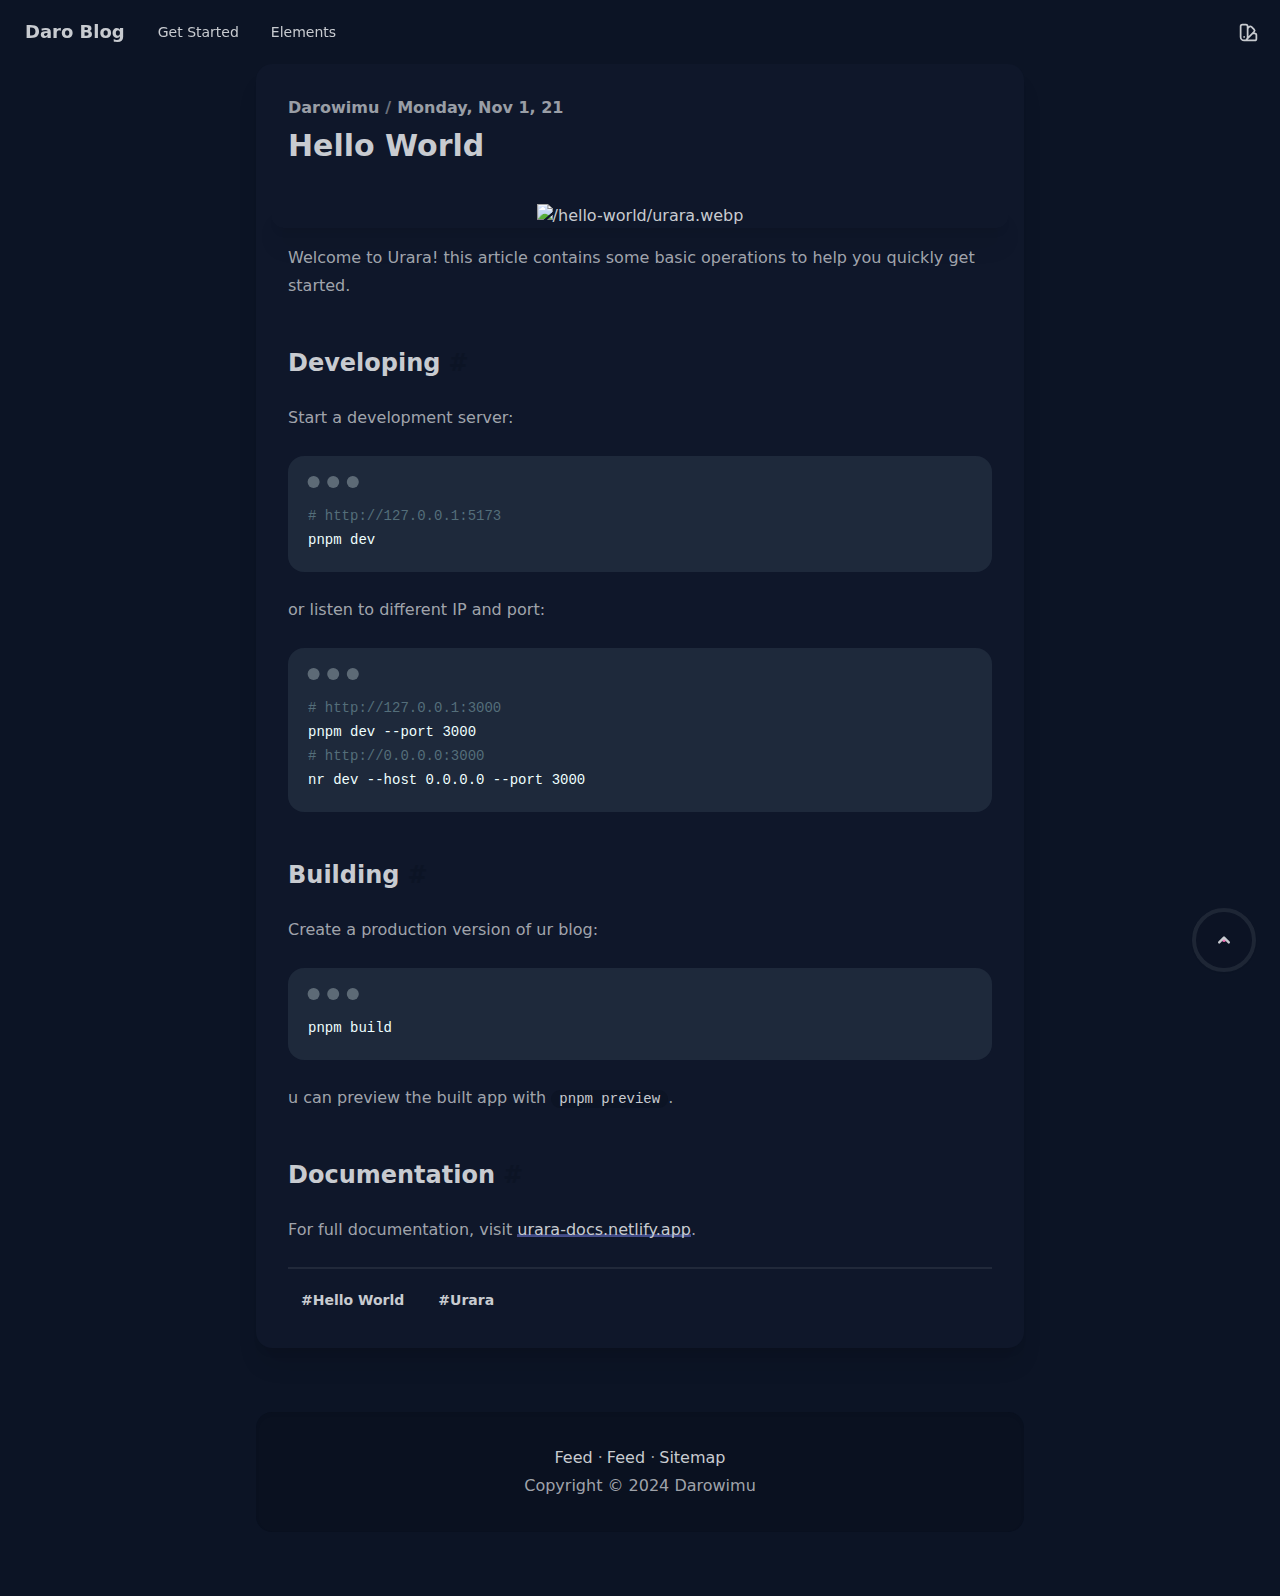
==== commit c4aaf547: "deploy: 49430a31a6ef275419ce4dde80e957ee35491eed" ====
--- a/hello-world/index.html
+++ b/hello-world/index.html
@@ -11,27 +11,27 @@
     <meta http-equiv="content-security-policy" content="style-src 'self' 'unsafe-inline' https://giscus.app">
 		<link href="../_app/immutable/assets/0.DyyJXam5.css" rel="stylesheet">
 		<link href="../_app/immutable/assets/posts.D4gQgZwN.css" rel="stylesheet">
-		<link rel="modulepreload" href="../_app/immutable/entry/start.Cbe9UZcG.js">
-		<link rel="modulepreload" href="../_app/immutable/chunks/entry.CT1XkQZy.js">
+		<link rel="modulepreload" href="../_app/immutable/entry/start.CEvTPk0w.js">
+		<link rel="modulepreload" href="../_app/immutable/chunks/entry.D-6hKgSs.js">
 		<link rel="modulepreload" href="../_app/immutable/chunks/scheduler.FGUOCI5T.js">
 		<link rel="modulepreload" href="../_app/immutable/chunks/index.BI7v63FY.js">
-		<link rel="modulepreload" href="../_app/immutable/entry/app.BUAMHuux.js">
+		<link rel="modulepreload" href="../_app/immutable/entry/app.D3Kp38aR.js">
 		<link rel="modulepreload" href="../_app/immutable/chunks/preload-helper.BQ24v_F8.js">
 		<link rel="modulepreload" href="../_app/immutable/chunks/index.TPYxZWDS.js">
-		<link rel="modulepreload" href="../_app/immutable/nodes/0.D9pzqazO.js">
-		<link rel="modulepreload" href="../_app/immutable/chunks/posts.CbyiWqQX.js">
+		<link rel="modulepreload" href="../_app/immutable/nodes/0.vHwJCoD8.js">
+		<link rel="modulepreload" href="../_app/immutable/chunks/posts.BUKZ96B3.js">
 		<link rel="modulepreload" href="../_app/immutable/chunks/posts.4dVmwM_k.js">
-		<link rel="modulepreload" href="../_app/immutable/nodes/3.qduxDVP2.js">
-		<link rel="modulepreload" href="../_app/immutable/chunks/post_layout.B8sDjdJU.js">
-		<link rel="modulepreload" href="../_app/immutable/chunks/post_card.Db7sp-6k.js"><title>Hello World | Daro Blog</title><!-- HEAD_svelte-1laq3tv_START --><!-- HEAD_svelte-1laq3tv_END --><!-- HEAD_svelte-10yve3l_START --><link href="https://urara-demo.netlify.app/favicon.png" rel="shortcut icon" sizes="48x48" type="image/png"><link href="https://urara-demo.netlify.app/assets/any@180.png" rel="apple-touch-icon" sizes="180x180" type="image/png"><link href="https://urara-demo.netlify.app/assets/any@192.png" rel="icon" sizes="192x192" type="image/png"><!-- HEAD_svelte-10yve3l_END --><!-- HEAD_svelte-yn0p46_START --><meta name="theme-color"><!-- HEAD_svelte-yn0p46_END --><!-- HEAD_svelte-13ashyv_START --><meta content="Darowimu" name="author"><link href="https://urara-demo.netlify.app/hello-world" rel="canonical">  <meta content="Hello World, Urara" name="keywords"> <!-- HEAD_svelte-13ashyv_END --><!-- HEAD_svelte-1b7xa4j_START --><meta content="Daro Blog" property="og:site_name"><meta content="en-US" property="og:locale"><meta content="article" property="og:type"> <meta content="Hello World" property="og:title">  <meta content="https://urara-demo.netlify.app/hello-world/urara.webp" property="og:image"> <meta content="summary_large_image" name="twitter:card"> <meta content="Hello World" property="article:tag"><meta content="Urara" property="article:tag"> <meta content="https://urara-demo.netlify.app/hello-world" property="og:url"> <meta content="Darowimu" property="article:author"> <meta content="2021-11-01T00:00:00.000Z" property="article:published_time"> <meta content="2021-12-12T00:00:00.000Z" property="article:modified_time"><!-- HEAD_svelte-1b7xa4j_END -->
+		<link rel="modulepreload" href="../_app/immutable/nodes/3.BU_1_zLt.js">
+		<link rel="modulepreload" href="../_app/immutable/chunks/post_layout.tE4ufDEO.js">
+		<link rel="modulepreload" href="../_app/immutable/chunks/post_card.CKLC3JHY.js"><title>Hello World | Daro Blog</title><!-- HEAD_svelte-1laq3tv_START --><!-- HEAD_svelte-1laq3tv_END --><!-- HEAD_svelte-10yve3l_START --><link href="https://urara-demo.netlify.app/favicon.png" rel="shortcut icon" sizes="48x48" type="image/png"><link href="https://urara-demo.netlify.app/assets/any@180.png" rel="apple-touch-icon" sizes="180x180" type="image/png"><link href="https://urara-demo.netlify.app/assets/any@192.png" rel="icon" sizes="192x192" type="image/png"><!-- HEAD_svelte-10yve3l_END --><!-- HEAD_svelte-yn0p46_START --><meta name="theme-color"><!-- HEAD_svelte-yn0p46_END --><!-- HEAD_svelte-13ashyv_START --><meta content="Darowimu" name="author"><link href="https://urara-demo.netlify.app/hello-world" rel="canonical">  <meta content="Hello World, Urara" name="keywords"> <!-- HEAD_svelte-13ashyv_END --><!-- HEAD_svelte-1b7xa4j_START --><meta content="Daro Blog" property="og:site_name"><meta content="en-US" property="og:locale"><meta content="article" property="og:type"> <meta content="Hello World" property="og:title">  <meta content="https://urara-demo.netlify.app/hello-world/urara.webp" property="og:image"> <meta content="summary_large_image" name="twitter:card"> <meta content="Hello World" property="article:tag"><meta content="Urara" property="article:tag"> <meta content="https://urara-demo.netlify.app/hello-world" property="og:url"> <meta content="Darowimu" property="article:author"> <meta content="2021-11-01T00:00:00.000Z" property="article:published_time"> <meta content="2021-12-12T00:00:00.000Z" property="article:modified_time"><!-- HEAD_svelte-1b7xa4j_END -->
   </head>
   <body itemscope itemtype="https://schema.org/WebPage">
-    <div style="display: contents">      <header class="fixed z-50 w-full transition-all duration-500 ease-in-out border-b-2 border-transparent max-h-[4.125rem]false" id="header"><div class="navbar"><div class="navbar-start">  <div class="dropdown lg:hidden"><label class="btn btn-square btn-ghost" for="navbar-dropdown" tabindex="0" data-svelte-h="svelte-18njhny"><span class="i-heroicons-outline-menu-alt-1"></span></label> <ul class="menu menu-compact dropdown-content bg-base-100 text-base-content shadow-lg rounded-box min-w-max max-w-52 p-2" id="navbar-dropdown" tabindex="0"><li><a href="/hello-world">Get Started</a> </li><li><a href="/hello-world/elements">Elements</a> </li></ul></div> <div class="swap order-last hidden lg:inline-grid"><button class="swap-on btn btn-ghost text-base font-normal normal-case transition-all duration-200 hidden"></button> <ul class="swap-off menu menu-horizontal p-0"><li><a class="!rounded-btn" href="/hello-world">Get Started</a> </li><li><a class="!rounded-btn" href="/hello-world/elements">Elements</a> </li></ul></div> <a class="btn btn-ghost normal-case text-lg" href="/">Daro Blog</a></div> <div class="navbar-end"> <div class="dropdown dropdown-end" id="change-theme">  <div class="btn btn-square btn-ghost" tabindex="0" data-svelte-h="svelte-1xk2wyd"><span class="i-heroicons-outline-color-swatch"></span></div>   <ul class="flex flex-nowrap shadow-2xl menu dropdown-content bg-base-100 text-base-content rounded-box w-52 p-2 gap-2 overflow-y-auto max-h-[21.5rem]" tabindex="0"><button class="btn btn-ghost w-full hover:bg-primary group rounded-lg flex bg-base-100 p-2 transition-all" data-theme="night"><p class="flex-1 text-left text-base-content group-hover:text-primary-content transition-color">🌃 Night</p> <div class="grid grid-cols-4 gap-0.5 m-auto"><div class="bg-primary w-1 h-4 rounded-btn"></div><div class="bg-secondary w-1 h-4 rounded-btn"></div><div class="bg-accent w-1 h-4 rounded-btn"></div><div class="bg-neutral w-1 h-4 rounded-btn"></div></div> </button><button class="btn btn-ghost w-full hover:bg-primary group rounded-lg flex bg-base-100 p-2 transition-all" data-theme="lemonade"><p class="flex-1 text-left text-base-content group-hover:text-primary-content transition-color">🌃 Light</p> <div class="grid grid-cols-4 gap-0.5 m-auto"><div class="bg-primary w-1 h-4 rounded-btn"></div><div class="bg-secondary w-1 h-4 rounded-btn"></div><div class="bg-accent w-1 h-4 rounded-btn"></div><div class="bg-neutral w-1 h-4 rounded-btn"></div></div> </button></ul></div></div></div></header> <button aria-label="scroll to top" class="fixed grid group btn btn-circle btn-lg border-none backdrop-blur bottom-6 right-6 z-50 duration-500 ease-in-outbtn-ghost bg-base-100/30 md:bg-base-200/30  translate-y-24" id="totop"> <div class="radial-progress text-accent transition-all duration-500 ease-in-out group-hover:text-[color-mix(in_oklab,oklch(var(--a)),black_7%)] col-start-1 row-start-1" style="--size:4rem; --thickness: 0.25rem; --value:undefined;"></div> <div class="border-4 border-base-content/10 group-hover:border-transparent col-start-1 row-start-1 rounded-full w-full h-full p-4 grid duration-500 ease-in-out" data-svelte-h="svelte-1lpt3af"><span class="i-heroicons-solid-chevron-up !w-6 !h-6"></span></div></button> <div class="bg-base-100 md:bg-base-200 min-h-screen pt-16 md:pb-8 lg:pb-16">  <div class="flex flex-col flex-nowrap justify-center xl:flex-row xl:flex-wrap"><div class="flex-1 w-full order-first ease-out transform mx-auto xl:mr-0 xl:ml-0"></div> <div class="flex-1 w-full xl:order-last ease-out transform mx-auto xl:ml-0 xl:mr-0"></div> <div class="flex-none w-full max-w-screen-md mx-auto xl:mx-0"><article class="h-entry card bg-base-100 rounded-none md:rounded-box md:shadow-xl overflow-hidden z-10    lg:mb-16 md:mb-8" itemprop="blogPost" itemscope itemtype="https://schema.org/BlogPosting">   <div class="card-body gap-0 "><div class="flex flex-col gap-2"><figure class="md:order-last rounded-box shadow-xl mb-4 flex-col gap-2 -mx-4 -mt-8 md:mt-0"><picture><source srcset="/_app/immutable/assets/urara.CoHjeEFW.avif 736w" type="image/avif"> <img alt="/hello-world/urara.webp" class="u-featured" decoding="async" loading="lazy" src="/hello-world/urara.webp"></picture></figure> <div class="flex font-semibold gap-1.5"><a class="opacity-75 hover:opacity-100 hover:text-primary duration-500 ease-in-out p-author h-card" href="https://urara-demo.netlify.app" rel="author">Darowimu</a> <span class="opacity-50" data-svelte-h="svelte-1ijzl0g">/</span> <a class="u-url u-uid swap group/time" href="/hello-world"><time class="group-hover/time:opacity-0 font-semibold opacity-75 duration-500 ease-in-out mr-auto dt-published" datetime="2021-11-01T00:00:00.000Z" itemprop="datePublished">Monday, Nov 1, 21</time> <time class="opacity-0 group-hover/time:opacity-100 font-semibold text-primary duration-500 ease-in-out mr-auto dt-updated" datetime="2021-12-12T00:00:00.000Z" itemprop="dateModified">Sunday, Dec 12, 21</time></a></div> <h1 class="card-title text-3xl mb-8 p-name" itemprop="name headline">Hello World</h1> </div> <main class="urara-prose prose e-content" itemprop="articleBody"><p data-svelte-h="svelte-1ifgqsq">Welcome to Urara! this article contains some basic operations to help you quickly get started.</p> <h2 id="developing" data-svelte-h="svelte-5maqz3"><a href="#developing">Developing</a></h2> <p data-svelte-h="svelte-gp66ql">Start a development server:</p> <!-- HTML_TAG_START --><pre class="shiki material-default" style="background-color: #263238; color: #EEFFFF" bash="true"><div class="language-id">bash</div><div class='code-container'><code><div class='line'><span style="color: #546E7A"># http://127.0.0.1:5173</span></div><div class='line'><span style="color: #EEFFFF">pnpm dev</span></div></code></div></pre><!-- HTML_TAG_END --> <p data-svelte-h="svelte-1uf8a0f">or listen to different IP and port:</p> <!-- HTML_TAG_START --><pre class="shiki material-default" style="background-color: #263238; color: #EEFFFF" bash="true"><div class="language-id">bash</div><div class='code-container'><code><div class='line'><span style="color: #546E7A"># http://127.0.0.1:3000</span></div><div class='line'><span style="color: #EEFFFF">pnpm dev --port 3000</span></div><div class='line'></div><div class='line'><span style="color: #546E7A"># http://0.0.0.0:3000</span></div><div class='line'><span style="color: #EEFFFF">nr dev --host 0.0.0.0 --port 3000</span></div></code></div></pre><!-- HTML_TAG_END --> <h2 id="building" data-svelte-h="svelte-934qmg"><a href="#building">Building</a></h2> <p data-svelte-h="svelte-1nnhc4g">Create a production version of ur blog:</p> <!-- HTML_TAG_START --><pre class="shiki material-default" style="background-color: #263238; color: #EEFFFF" bash="true"><div class="language-id">bash</div><div class='code-container'><code><div class='line'><span style="color: #EEFFFF">pnpm build</span></div></code></div></pre><!-- HTML_TAG_END --> <p data-svelte-h="svelte-1ez708h">u can preview the built app with <code>pnpm preview</code>.</p> <h2 id="documentation" data-svelte-h="svelte-19euy7a"><a href="#documentation">Documentation</a></h2> <p data-svelte-h="svelte-8e9jxh">For full documentation, visit <a href="https://urara-docs.netlify.app" rel="nofollow noopener noreferrer external" target="_blank">urara-docs.netlify.app</a>.</p></main> <div class="divider mt-4 mb-0"></div> <div><a class="btn btn-sm btn-ghost normal-case mt-2 mr-2 p-category" href="/?tags=Hello World">#Hello World </a><a class="btn btn-sm btn-ghost normal-case mt-2 mr-2 p-category" href="/?tags=Urara">#Urara </a></div></div>  </article> <footer class="footer footer-center bg-base-300 text-base-content shadow-inner p-8 md:rounded-box sticky bottom-0 z-0 md:static " id="footer"><div class="prose"><p><a href="/atom.xml" rel="noopener noreferrer external" target="_blank">Feed</a> <span class="mr-1" data-svelte-h="svelte-lk4btp">·</span><a href="/sitemap.xml" rel="noopener noreferrer external" target="_blank">Sitemap</a>  <br>
+    <div style="display: contents">      <header class="fixed z-50 w-full transition-all duration-500 ease-in-out border-b-2 border-transparent max-h-[4.125rem]false" id="header"><div class="navbar"><div class="navbar-start">  <div class="dropdown lg:hidden"><label class="btn btn-square btn-ghost" for="navbar-dropdown" tabindex="0" data-svelte-h="svelte-18njhny"><span class="i-heroicons-outline-menu-alt-1"></span></label> <ul class="menu menu-compact dropdown-content bg-base-100 text-base-content shadow-lg rounded-box min-w-max max-w-52 p-2" id="navbar-dropdown" tabindex="0"><li><a href="/hello-world">Get Started</a> </li><li><a href="/hello-world/elements">Elements</a> </li></ul></div> <div class="swap order-last hidden lg:inline-grid"><button class="swap-on btn btn-ghost text-base font-normal normal-case transition-all duration-200 hidden"></button> <ul class="swap-off menu menu-horizontal p-0"><li><a class="!rounded-btn" href="/hello-world">Get Started</a> </li><li><a class="!rounded-btn" href="/hello-world/elements">Elements</a> </li></ul></div> <a class="btn btn-ghost normal-case text-lg" href="/">Daro Blog</a></div> <div class="navbar-end"> <div class="dropdown dropdown-end" id="change-theme">  <div class="btn btn-square btn-ghost" tabindex="0" data-svelte-h="svelte-1xk2wyd"><span class="i-heroicons-outline-color-swatch"></span></div>   <ul class="flex flex-nowrap shadow-2xl menu dropdown-content bg-base-100 text-base-content rounded-box w-52 p-2 gap-2 overflow-y-auto max-h-[21.5rem]" tabindex="0"><button class="btn btn-ghost w-full hover:bg-primary group rounded-lg flex bg-base-100 p-2 transition-all" data-theme="night"><p class="flex-1 text-left text-base-content group-hover:text-primary-content transition-color">🌃 Night</p> <div class="grid grid-cols-4 gap-0.5 m-auto"><div class="bg-primary w-1 h-4 rounded-btn"></div><div class="bg-secondary w-1 h-4 rounded-btn"></div><div class="bg-accent w-1 h-4 rounded-btn"></div><div class="bg-neutral w-1 h-4 rounded-btn"></div></div> </button><button class="btn btn-ghost w-full hover:bg-primary group rounded-lg flex bg-base-100 p-2 transition-all" data-theme="lemonade"><p class="flex-1 text-left text-base-content group-hover:text-primary-content transition-color">🌃 Light</p> <div class="grid grid-cols-4 gap-0.5 m-auto"><div class="bg-primary w-1 h-4 rounded-btn"></div><div class="bg-secondary w-1 h-4 rounded-btn"></div><div class="bg-accent w-1 h-4 rounded-btn"></div><div class="bg-neutral w-1 h-4 rounded-btn"></div></div> </button></ul></div></div></div></header> <button aria-label="scroll to top" class="fixed grid group btn btn-circle btn-lg border-none backdrop-blur bottom-6 right-6 z-50 duration-500 ease-in-outbtn-ghost bg-base-100/30 md:bg-base-200/30  translate-y-24" id="totop"> <div class="radial-progress text-accent transition-all duration-500 ease-in-out group-hover:text-[color-mix(in_oklab,oklch(var(--a)),black_7%)] col-start-1 row-start-1" style="--size:4rem; --thickness: 0.25rem; --value:undefined;"></div> <div class="border-4 border-base-content/10 group-hover:border-transparent col-start-1 row-start-1 rounded-full w-full h-full p-4 grid duration-500 ease-in-out" data-svelte-h="svelte-1lpt3af"><span class="i-heroicons-solid-chevron-up !w-6 !h-6"></span></div></button> <div class="bg-base-100 md:bg-base-200 min-h-screen pt-16 md:pb-8 lg:pb-16">  <div class="flex flex-col flex-nowrap justify-center xl:flex-row xl:flex-wrap"><div class="flex-1 w-full order-first ease-out transform mx-auto xl:mr-0 xl:ml-0"></div> <div class="flex-1 w-full xl:order-last ease-out transform mx-auto xl:ml-0 xl:mr-0"></div> <div class="flex-none w-full max-w-screen-md mx-auto xl:mx-0"><article class="h-entry card bg-base-100 rounded-none md:rounded-box md:shadow-xl overflow-hidden z-10    lg:mb-16 md:mb-8" itemprop="blogPost" itemscope itemtype="https://schema.org/BlogPosting">   <div class="card-body gap-0 "><div class="flex flex-col gap-2"><figure class="md:order-last rounded-box shadow-xl mb-4 flex-col gap-2 -mx-4 -mt-8 md:mt-0"><picture><source srcset="/_app/immutable/assets/urara.CoHjeEFW.avif 736w" type="image/avif"> <img alt="/hello-world/urara.webp" class="u-featured" decoding="async" loading="lazy" src="/hello-world/urara.webp"></picture></figure> <div class="flex font-semibold gap-1.5"><a class="opacity-75 hover:opacity-100 hover:text-primary duration-500 ease-in-out p-author h-card" href="https://urara-demo.netlify.app" rel="author">Darowimu</a> <span class="opacity-50" data-svelte-h="svelte-1ijzl0g">/</span> <a class="u-url u-uid swap group/time" href="/hello-world"><time class="group-hover/time:opacity-0 font-semibold opacity-75 duration-500 ease-in-out mr-auto dt-published" datetime="2021-11-01T00:00:00.000Z" itemprop="datePublished">Monday, Nov 1, 21</time> <time class="opacity-0 group-hover/time:opacity-100 font-semibold text-primary duration-500 ease-in-out mr-auto dt-updated" datetime="2021-12-12T00:00:00.000Z" itemprop="dateModified">Sunday, Dec 12, 21</time></a></div> <h1 class="card-title text-3xl mb-8 p-name" itemprop="name headline">Hello World</h1> </div> <main class="urara-prose prose e-content" itemprop="articleBody"><p data-svelte-h="svelte-1ifgqsq">Welcome to Urara! this article contains some basic operations to help you quickly get started.</p> <h2 id="developing" data-svelte-h="svelte-5maqz3"><a href="#developing">Developing</a></h2> <p data-svelte-h="svelte-gp66ql">Start a development server:</p> <!-- HTML_TAG_START --><pre class="shiki material-default" style="background-color: #263238; color: #EEFFFF" bash="true"><div class="language-id">bash</div><div class='code-container'><code><div class='line'><span style="color: #546E7A"># http://127.0.0.1:5173</span></div><div class='line'><span style="color: #EEFFFF">pnpm dev</span></div></code></div></pre><!-- HTML_TAG_END --> <p data-svelte-h="svelte-1uf8a0f">or listen to different IP and port:</p> <!-- HTML_TAG_START --><pre class="shiki material-default" style="background-color: #263238; color: #EEFFFF" bash="true"><div class="language-id">bash</div><div class='code-container'><code><div class='line'><span style="color: #546E7A"># http://127.0.0.1:3000</span></div><div class='line'><span style="color: #EEFFFF">pnpm dev --port 3000</span></div><div class='line'></div><div class='line'><span style="color: #546E7A"># http://0.0.0.0:3000</span></div><div class='line'><span style="color: #EEFFFF">nr dev --host 0.0.0.0 --port 3000</span></div></code></div></pre><!-- HTML_TAG_END --> <h2 id="building" data-svelte-h="svelte-934qmg"><a href="#building">Building</a></h2> <p data-svelte-h="svelte-1nnhc4g">Create a production version of ur blog:</p> <!-- HTML_TAG_START --><pre class="shiki material-default" style="background-color: #263238; color: #EEFFFF" bash="true"><div class="language-id">bash</div><div class='code-container'><code><div class='line'><span style="color: #EEFFFF">pnpm build</span></div></code></div></pre><!-- HTML_TAG_END --> <p data-svelte-h="svelte-1ez708h">u can preview the built app with <code>pnpm preview</code>.</p> <h2 id="documentation" data-svelte-h="svelte-19euy7a"><a href="#documentation">Documentation</a></h2> <p data-svelte-h="svelte-8e9jxh">For full documentation, visit <a href="https://urara-docs.netlify.app" rel="nofollow noopener noreferrer external" target="_blank">urara-docs.netlify.app</a>.</p></main> <div class="divider mt-4 mb-0"></div> <div><a class="btn btn-sm btn-ghost normal-case mt-2 mr-2 p-category" href="/?tags=Hello World">#Hello World </a><a class="btn btn-sm btn-ghost normal-case mt-2 mr-2 p-category" href="/?tags=Urara">#Urara </a></div></div>  </article> <footer class="footer footer-center bg-base-300 text-base-content shadow-inner p-8 md:rounded-box sticky bottom-0 z-0 md:static " id="footer"><div class="prose"><p><a href="/atom.xml" rel="noopener noreferrer external" target="_blank">Feed</a> <span class="mr-1" data-svelte-h="svelte-lk4btp">·</span><a href="/atom.xml" rel="noopener noreferrer external" target="_blank">Feed</a> <span class="mr-1" data-svelte-h="svelte-lk4btp">·</span><a href="/sitemap.xml" rel="noopener noreferrer external" target="_blank">Sitemap</a>  <br>
       Copyright © 2024 Darowimu <br> </p></div></footer></div></div></div> 
-			<script type="application/json" data-sveltekit-fetched data-url="/posts.json">{"status":200,"statusText":"","headers":{},"body":"[{\"title\":\"Elements\",\"created\":\"2021-12-12T00:00:00.000Z\",\"tags\":[\"Urara\",\"Elements\"],\"updated\":\"2024-12-26T21:43:54.151Z\",\"images\":[],\"slug\":\"/hello-world/elements/+page.svelte.md\",\"path\":\"/hello-world/elements\",\"toc\":[{\"depth\":2,\"slug\":\"headings\",\"title\":\"Headings\"},{\"depth\":3,\"slug\":\"heading\",\"title\":\"Heading\"},{\"depth\":4,\"slug\":\"heading-1\",\"title\":\"Heading\"},{\"depth\":5,\"slug\":\"heading-2\",\"title\":\"Heading\"},{\"depth\":6,\"slug\":\"heading-3\",\"title\":\"Heading\"},{\"depth\":2,\"slug\":\"paragraphs\",\"title\":\"Paragraphs\"},{\"depth\":2,\"slug\":\"lists\",\"title\":\"Lists\"},{\"depth\":3,\"slug\":\"definition-list-dl\",\"title\":\"Definition List (dl)\"},{\"depth\":3,\"slug\":\"ordered-list-ol\",\"title\":\"Ordered List (ol)\"},{\"depth\":3,\"slug\":\"unordered-list-ul\",\"title\":\"Unordered List (ul)\"},{\"depth\":3,\"slug\":\"checkbox-list-ul\",\"title\":\"Checkbox List (ul)\"},{\"depth\":2,\"slug\":\"table\",\"title\":\"Table\"},{\"depth\":2,\"slug\":\"footnotes\",\"title\":\"Footnotes\"},{\"depth\":2,\"slug\":\"code\",\"title\":\"Code\"},{\"depth\":2,\"slug\":\"misc\",\"title\":\"Misc\"},{\"depth\":2,\"slug\":\"svelte-components\",\"title\":\"Svelte Components\"}],\"html\":\"\",\"type\":\"article\"},{\"title\":\"ToC Disabled\",\"summary\":\"This post has disabled table of contents.\",\"created\":\"2021-12-12T00:00:00.000Z\",\"tags\":[\"Front-Matter\"],\"toc\":false,\"updated\":\"2024-12-26T21:43:54.151Z\",\"images\":[],\"slug\":\"/hello-world/toc-disabled/+page.md\",\"path\":\"/hello-world/toc-disabled\",\"html\":\"\",\"type\":\"article\"},{\"title\":\"Hello World\",\"image\":\"/hello-world/urara.webp\",\"alt\":\"Urara\",\"created\":\"2021-11-01T00:00:00.000Z\",\"updated\":\"2021-12-12T00:00:00.000Z\",\"tags\":[\"Hello World\",\"Urara\"],\"images\":[],\"slug\":\"/hello-world/+page.svelte.md\",\"path\":\"/hello-world\",\"toc\":[{\"depth\":2,\"slug\":\"developing\",\"title\":\"Developing\"},{\"depth\":2,\"slug\":\"building\",\"title\":\"Building\"},{\"depth\":2,\"slug\":\"documentation\",\"title\":\"Documentation\"}],\"html\":\"\",\"type\":\"article\"}]"}</script>
+			<script type="application/json" data-sveltekit-fetched data-url="/posts.json">{"status":200,"statusText":"","headers":{},"body":"[{\"title\":\"Elements\",\"created\":\"2021-12-12T00:00:00.000Z\",\"tags\":[\"Urara\",\"Elements\"],\"updated\":\"2024-12-26T21:58:52.734Z\",\"images\":[],\"slug\":\"/hello-world/elements/+page.svelte.md\",\"path\":\"/hello-world/elements\",\"toc\":[{\"depth\":2,\"slug\":\"headings\",\"title\":\"Headings\"},{\"depth\":3,\"slug\":\"heading\",\"title\":\"Heading\"},{\"depth\":4,\"slug\":\"heading-1\",\"title\":\"Heading\"},{\"depth\":5,\"slug\":\"heading-2\",\"title\":\"Heading\"},{\"depth\":6,\"slug\":\"heading-3\",\"title\":\"Heading\"},{\"depth\":2,\"slug\":\"paragraphs\",\"title\":\"Paragraphs\"},{\"depth\":2,\"slug\":\"lists\",\"title\":\"Lists\"},{\"depth\":3,\"slug\":\"definition-list-dl\",\"title\":\"Definition List (dl)\"},{\"depth\":3,\"slug\":\"ordered-list-ol\",\"title\":\"Ordered List (ol)\"},{\"depth\":3,\"slug\":\"unordered-list-ul\",\"title\":\"Unordered List (ul)\"},{\"depth\":3,\"slug\":\"checkbox-list-ul\",\"title\":\"Checkbox List (ul)\"},{\"depth\":2,\"slug\":\"table\",\"title\":\"Table\"},{\"depth\":2,\"slug\":\"footnotes\",\"title\":\"Footnotes\"},{\"depth\":2,\"slug\":\"code\",\"title\":\"Code\"},{\"depth\":2,\"slug\":\"misc\",\"title\":\"Misc\"},{\"depth\":2,\"slug\":\"svelte-components\",\"title\":\"Svelte Components\"}],\"html\":\"\",\"type\":\"article\"},{\"title\":\"ToC Disabled\",\"summary\":\"This post has disabled table of contents.\",\"created\":\"2021-12-12T00:00:00.000Z\",\"tags\":[\"Front-Matter\"],\"toc\":false,\"updated\":\"2024-12-26T21:58:52.734Z\",\"images\":[],\"slug\":\"/hello-world/toc-disabled/+page.md\",\"path\":\"/hello-world/toc-disabled\",\"html\":\"\",\"type\":\"article\"},{\"title\":\"Hello World\",\"image\":\"/hello-world/urara.webp\",\"alt\":\"Urara\",\"created\":\"2021-11-01T00:00:00.000Z\",\"updated\":\"2021-12-12T00:00:00.000Z\",\"tags\":[\"Hello World\",\"Urara\"],\"images\":[],\"slug\":\"/hello-world/+page.svelte.md\",\"path\":\"/hello-world\",\"toc\":[{\"depth\":2,\"slug\":\"developing\",\"title\":\"Developing\"},{\"depth\":2,\"slug\":\"building\",\"title\":\"Building\"},{\"depth\":2,\"slug\":\"documentation\",\"title\":\"Documentation\"}],\"html\":\"\",\"type\":\"article\"}]"}</script>
 			<script>
 				{
-					__sveltekit_1dkk3qw = {
+					__sveltekit_1ye8185 = {
 						base: new URL("..", location).pathname.slice(0, -1)
 					};
 
@@ -40,8 +40,8 @@
 					const data = [null,null];
 
 					Promise.all([
-						import("../_app/immutable/entry/start.Cbe9UZcG.js"),
-						import("../_app/immutable/entry/app.BUAMHuux.js")
+						import("../_app/immutable/entry/start.CEvTPk0w.js"),
+						import("../_app/immutable/entry/app.D3Kp38aR.js")
 					]).then(([kit, app]) => {
 						kit.start(app, element, {
 							node_ids: [0, 3],
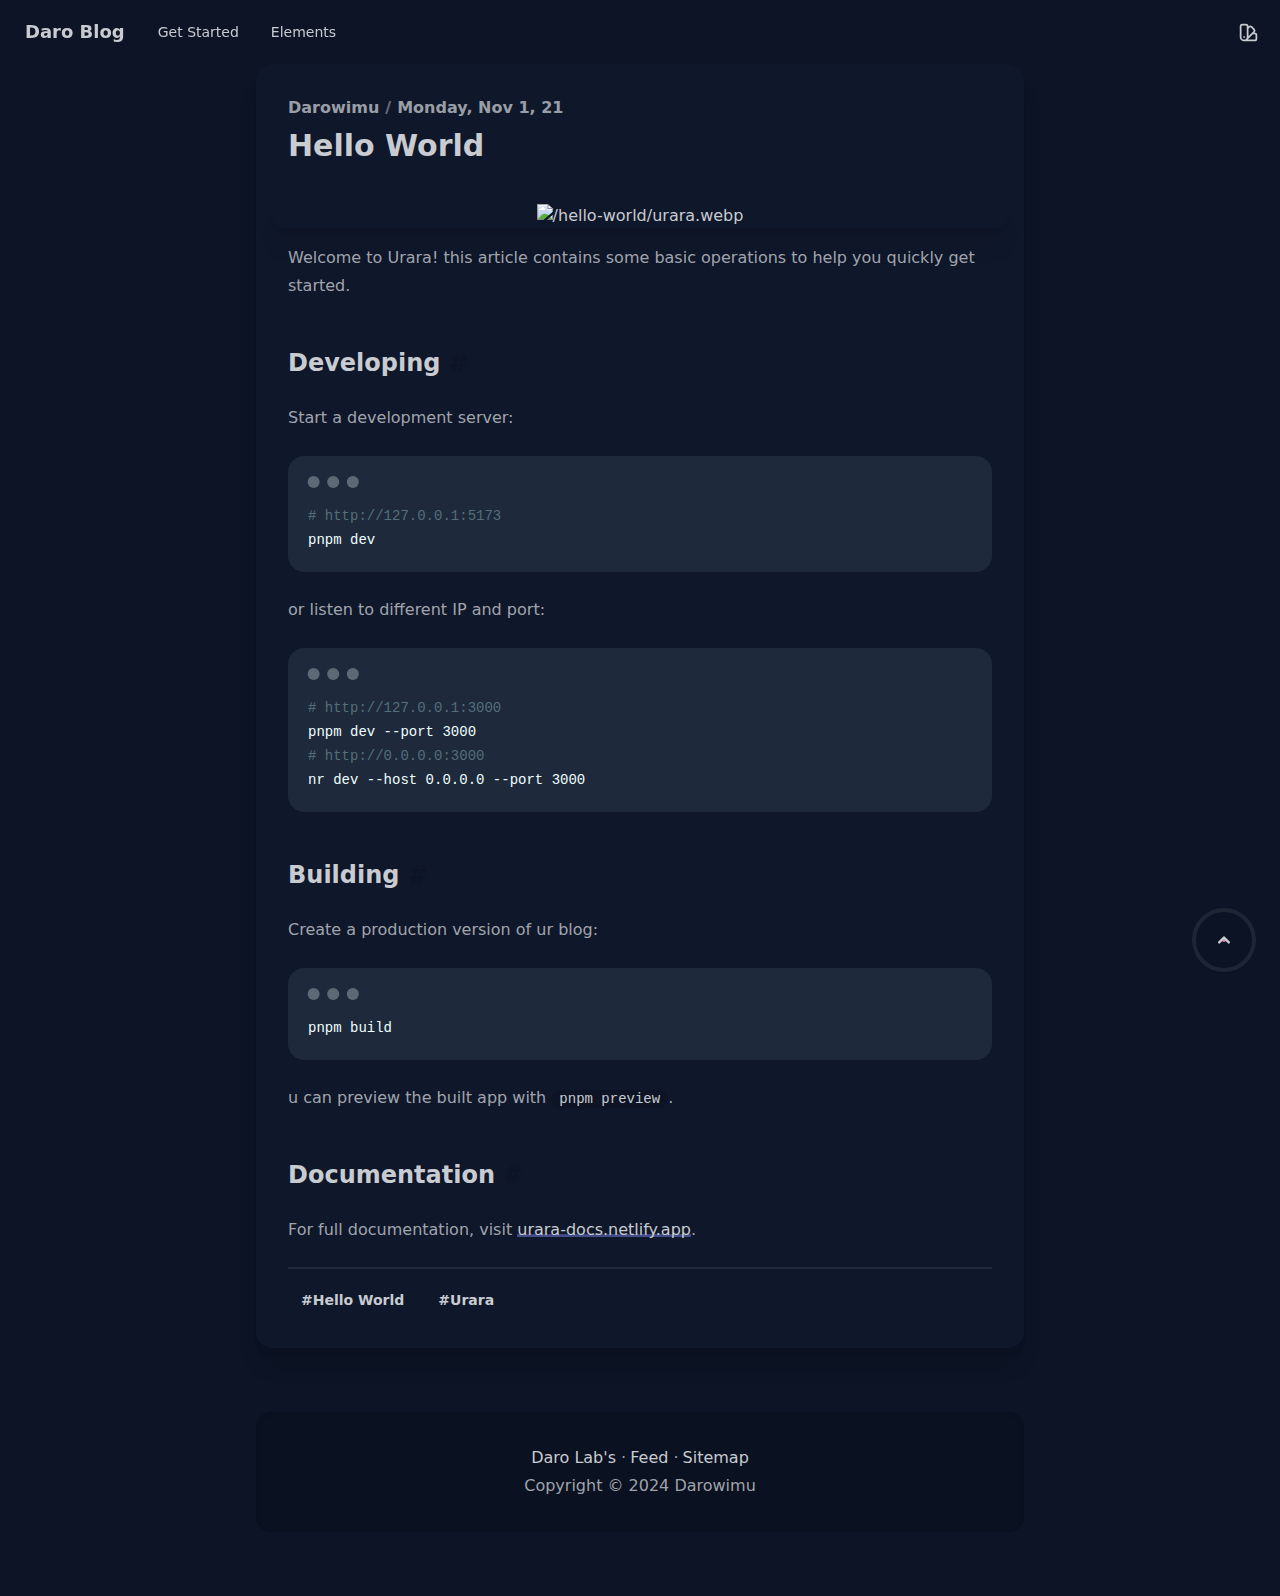
==== commit b1350e99: "deploy: 9d74199a337c85cd5aa01a487e94f007f62db7fc" ====
--- a/hello-world/index.html
+++ b/hello-world/index.html
@@ -11,27 +11,27 @@
     <meta http-equiv="content-security-policy" content="style-src 'self' 'unsafe-inline' https://giscus.app">
 		<link href="../_app/immutable/assets/0.DyyJXam5.css" rel="stylesheet">
 		<link href="../_app/immutable/assets/posts.D4gQgZwN.css" rel="stylesheet">
-		<link rel="modulepreload" href="../_app/immutable/entry/start.CEvTPk0w.js">
-		<link rel="modulepreload" href="../_app/immutable/chunks/entry.D-6hKgSs.js">
+		<link rel="modulepreload" href="../_app/immutable/entry/start.D87KQsc8.js">
+		<link rel="modulepreload" href="../_app/immutable/chunks/entry.BpFirO8d.js">
 		<link rel="modulepreload" href="../_app/immutable/chunks/scheduler.FGUOCI5T.js">
 		<link rel="modulepreload" href="../_app/immutable/chunks/index.BI7v63FY.js">
-		<link rel="modulepreload" href="../_app/immutable/entry/app.D3Kp38aR.js">
+		<link rel="modulepreload" href="../_app/immutable/entry/app.BDjdXs0j.js">
 		<link rel="modulepreload" href="../_app/immutable/chunks/preload-helper.BQ24v_F8.js">
 		<link rel="modulepreload" href="../_app/immutable/chunks/index.TPYxZWDS.js">
-		<link rel="modulepreload" href="../_app/immutable/nodes/0.vHwJCoD8.js">
-		<link rel="modulepreload" href="../_app/immutable/chunks/posts.BUKZ96B3.js">
+		<link rel="modulepreload" href="../_app/immutable/nodes/0.BYcy2AOQ.js">
+		<link rel="modulepreload" href="../_app/immutable/chunks/posts.DqLWmHrx.js">
 		<link rel="modulepreload" href="../_app/immutable/chunks/posts.4dVmwM_k.js">
-		<link rel="modulepreload" href="../_app/immutable/nodes/3.BU_1_zLt.js">
-		<link rel="modulepreload" href="../_app/immutable/chunks/post_layout.tE4ufDEO.js">
-		<link rel="modulepreload" href="../_app/immutable/chunks/post_card.CKLC3JHY.js"><title>Hello World | Daro Blog</title><!-- HEAD_svelte-1laq3tv_START --><!-- HEAD_svelte-1laq3tv_END --><!-- HEAD_svelte-10yve3l_START --><link href="https://urara-demo.netlify.app/favicon.png" rel="shortcut icon" sizes="48x48" type="image/png"><link href="https://urara-demo.netlify.app/assets/any@180.png" rel="apple-touch-icon" sizes="180x180" type="image/png"><link href="https://urara-demo.netlify.app/assets/any@192.png" rel="icon" sizes="192x192" type="image/png"><!-- HEAD_svelte-10yve3l_END --><!-- HEAD_svelte-yn0p46_START --><meta name="theme-color"><!-- HEAD_svelte-yn0p46_END --><!-- HEAD_svelte-13ashyv_START --><meta content="Darowimu" name="author"><link href="https://urara-demo.netlify.app/hello-world" rel="canonical">  <meta content="Hello World, Urara" name="keywords"> <!-- HEAD_svelte-13ashyv_END --><!-- HEAD_svelte-1b7xa4j_START --><meta content="Daro Blog" property="og:site_name"><meta content="en-US" property="og:locale"><meta content="article" property="og:type"> <meta content="Hello World" property="og:title">  <meta content="https://urara-demo.netlify.app/hello-world/urara.webp" property="og:image"> <meta content="summary_large_image" name="twitter:card"> <meta content="Hello World" property="article:tag"><meta content="Urara" property="article:tag"> <meta content="https://urara-demo.netlify.app/hello-world" property="og:url"> <meta content="Darowimu" property="article:author"> <meta content="2021-11-01T00:00:00.000Z" property="article:published_time"> <meta content="2021-12-12T00:00:00.000Z" property="article:modified_time"><!-- HEAD_svelte-1b7xa4j_END -->
+		<link rel="modulepreload" href="../_app/immutable/nodes/3.zZOr6Ay3.js">
+		<link rel="modulepreload" href="../_app/immutable/chunks/post_layout.BMiFo915.js">
+		<link rel="modulepreload" href="../_app/immutable/chunks/post_card.C60AsN2Q.js"><title>Hello World | Daro Blog</title><!-- HEAD_svelte-1laq3tv_START --><!-- HEAD_svelte-1laq3tv_END --><!-- HEAD_svelte-10yve3l_START --><link href="https://urara-demo.netlify.app/favicon.png" rel="shortcut icon" sizes="48x48" type="image/png"><link href="https://urara-demo.netlify.app/assets/any@180.png" rel="apple-touch-icon" sizes="180x180" type="image/png"><link href="https://urara-demo.netlify.app/assets/any@192.png" rel="icon" sizes="192x192" type="image/png"><!-- HEAD_svelte-10yve3l_END --><!-- HEAD_svelte-yn0p46_START --><meta name="theme-color"><!-- HEAD_svelte-yn0p46_END --><!-- HEAD_svelte-13ashyv_START --><meta content="Darowimu" name="author"><link href="https://urara-demo.netlify.app/hello-world" rel="canonical">  <meta content="Hello World, Urara" name="keywords"> <!-- HEAD_svelte-13ashyv_END --><!-- HEAD_svelte-1b7xa4j_START --><meta content="Daro Blog" property="og:site_name"><meta content="en-US" property="og:locale"><meta content="article" property="og:type"> <meta content="Hello World" property="og:title">  <meta content="https://urara-demo.netlify.app/hello-world/urara.webp" property="og:image"> <meta content="summary_large_image" name="twitter:card"> <meta content="Hello World" property="article:tag"><meta content="Urara" property="article:tag"> <meta content="https://urara-demo.netlify.app/hello-world" property="og:url"> <meta content="Darowimu" property="article:author"> <meta content="2021-11-01T00:00:00.000Z" property="article:published_time"> <meta content="2021-12-12T00:00:00.000Z" property="article:modified_time"><!-- HEAD_svelte-1b7xa4j_END -->
   </head>
   <body itemscope itemtype="https://schema.org/WebPage">
-    <div style="display: contents">      <header class="fixed z-50 w-full transition-all duration-500 ease-in-out border-b-2 border-transparent max-h-[4.125rem]false" id="header"><div class="navbar"><div class="navbar-start">  <div class="dropdown lg:hidden"><label class="btn btn-square btn-ghost" for="navbar-dropdown" tabindex="0" data-svelte-h="svelte-18njhny"><span class="i-heroicons-outline-menu-alt-1"></span></label> <ul class="menu menu-compact dropdown-content bg-base-100 text-base-content shadow-lg rounded-box min-w-max max-w-52 p-2" id="navbar-dropdown" tabindex="0"><li><a href="/hello-world">Get Started</a> </li><li><a href="/hello-world/elements">Elements</a> </li></ul></div> <div class="swap order-last hidden lg:inline-grid"><button class="swap-on btn btn-ghost text-base font-normal normal-case transition-all duration-200 hidden"></button> <ul class="swap-off menu menu-horizontal p-0"><li><a class="!rounded-btn" href="/hello-world">Get Started</a> </li><li><a class="!rounded-btn" href="/hello-world/elements">Elements</a> </li></ul></div> <a class="btn btn-ghost normal-case text-lg" href="/">Daro Blog</a></div> <div class="navbar-end"> <div class="dropdown dropdown-end" id="change-theme">  <div class="btn btn-square btn-ghost" tabindex="0" data-svelte-h="svelte-1xk2wyd"><span class="i-heroicons-outline-color-swatch"></span></div>   <ul class="flex flex-nowrap shadow-2xl menu dropdown-content bg-base-100 text-base-content rounded-box w-52 p-2 gap-2 overflow-y-auto max-h-[21.5rem]" tabindex="0"><button class="btn btn-ghost w-full hover:bg-primary group rounded-lg flex bg-base-100 p-2 transition-all" data-theme="night"><p class="flex-1 text-left text-base-content group-hover:text-primary-content transition-color">🌃 Night</p> <div class="grid grid-cols-4 gap-0.5 m-auto"><div class="bg-primary w-1 h-4 rounded-btn"></div><div class="bg-secondary w-1 h-4 rounded-btn"></div><div class="bg-accent w-1 h-4 rounded-btn"></div><div class="bg-neutral w-1 h-4 rounded-btn"></div></div> </button><button class="btn btn-ghost w-full hover:bg-primary group rounded-lg flex bg-base-100 p-2 transition-all" data-theme="lemonade"><p class="flex-1 text-left text-base-content group-hover:text-primary-content transition-color">🌃 Light</p> <div class="grid grid-cols-4 gap-0.5 m-auto"><div class="bg-primary w-1 h-4 rounded-btn"></div><div class="bg-secondary w-1 h-4 rounded-btn"></div><div class="bg-accent w-1 h-4 rounded-btn"></div><div class="bg-neutral w-1 h-4 rounded-btn"></div></div> </button></ul></div></div></div></header> <button aria-label="scroll to top" class="fixed grid group btn btn-circle btn-lg border-none backdrop-blur bottom-6 right-6 z-50 duration-500 ease-in-outbtn-ghost bg-base-100/30 md:bg-base-200/30  translate-y-24" id="totop"> <div class="radial-progress text-accent transition-all duration-500 ease-in-out group-hover:text-[color-mix(in_oklab,oklch(var(--a)),black_7%)] col-start-1 row-start-1" style="--size:4rem; --thickness: 0.25rem; --value:undefined;"></div> <div class="border-4 border-base-content/10 group-hover:border-transparent col-start-1 row-start-1 rounded-full w-full h-full p-4 grid duration-500 ease-in-out" data-svelte-h="svelte-1lpt3af"><span class="i-heroicons-solid-chevron-up !w-6 !h-6"></span></div></button> <div class="bg-base-100 md:bg-base-200 min-h-screen pt-16 md:pb-8 lg:pb-16">  <div class="flex flex-col flex-nowrap justify-center xl:flex-row xl:flex-wrap"><div class="flex-1 w-full order-first ease-out transform mx-auto xl:mr-0 xl:ml-0"></div> <div class="flex-1 w-full xl:order-last ease-out transform mx-auto xl:ml-0 xl:mr-0"></div> <div class="flex-none w-full max-w-screen-md mx-auto xl:mx-0"><article class="h-entry card bg-base-100 rounded-none md:rounded-box md:shadow-xl overflow-hidden z-10    lg:mb-16 md:mb-8" itemprop="blogPost" itemscope itemtype="https://schema.org/BlogPosting">   <div class="card-body gap-0 "><div class="flex flex-col gap-2"><figure class="md:order-last rounded-box shadow-xl mb-4 flex-col gap-2 -mx-4 -mt-8 md:mt-0"><picture><source srcset="/_app/immutable/assets/urara.CoHjeEFW.avif 736w" type="image/avif"> <img alt="/hello-world/urara.webp" class="u-featured" decoding="async" loading="lazy" src="/hello-world/urara.webp"></picture></figure> <div class="flex font-semibold gap-1.5"><a class="opacity-75 hover:opacity-100 hover:text-primary duration-500 ease-in-out p-author h-card" href="https://urara-demo.netlify.app" rel="author">Darowimu</a> <span class="opacity-50" data-svelte-h="svelte-1ijzl0g">/</span> <a class="u-url u-uid swap group/time" href="/hello-world"><time class="group-hover/time:opacity-0 font-semibold opacity-75 duration-500 ease-in-out mr-auto dt-published" datetime="2021-11-01T00:00:00.000Z" itemprop="datePublished">Monday, Nov 1, 21</time> <time class="opacity-0 group-hover/time:opacity-100 font-semibold text-primary duration-500 ease-in-out mr-auto dt-updated" datetime="2021-12-12T00:00:00.000Z" itemprop="dateModified">Sunday, Dec 12, 21</time></a></div> <h1 class="card-title text-3xl mb-8 p-name" itemprop="name headline">Hello World</h1> </div> <main class="urara-prose prose e-content" itemprop="articleBody"><p data-svelte-h="svelte-1ifgqsq">Welcome to Urara! this article contains some basic operations to help you quickly get started.</p> <h2 id="developing" data-svelte-h="svelte-5maqz3"><a href="#developing">Developing</a></h2> <p data-svelte-h="svelte-gp66ql">Start a development server:</p> <!-- HTML_TAG_START --><pre class="shiki material-default" style="background-color: #263238; color: #EEFFFF" bash="true"><div class="language-id">bash</div><div class='code-container'><code><div class='line'><span style="color: #546E7A"># http://127.0.0.1:5173</span></div><div class='line'><span style="color: #EEFFFF">pnpm dev</span></div></code></div></pre><!-- HTML_TAG_END --> <p data-svelte-h="svelte-1uf8a0f">or listen to different IP and port:</p> <!-- HTML_TAG_START --><pre class="shiki material-default" style="background-color: #263238; color: #EEFFFF" bash="true"><div class="language-id">bash</div><div class='code-container'><code><div class='line'><span style="color: #546E7A"># http://127.0.0.1:3000</span></div><div class='line'><span style="color: #EEFFFF">pnpm dev --port 3000</span></div><div class='line'></div><div class='line'><span style="color: #546E7A"># http://0.0.0.0:3000</span></div><div class='line'><span style="color: #EEFFFF">nr dev --host 0.0.0.0 --port 3000</span></div></code></div></pre><!-- HTML_TAG_END --> <h2 id="building" data-svelte-h="svelte-934qmg"><a href="#building">Building</a></h2> <p data-svelte-h="svelte-1nnhc4g">Create a production version of ur blog:</p> <!-- HTML_TAG_START --><pre class="shiki material-default" style="background-color: #263238; color: #EEFFFF" bash="true"><div class="language-id">bash</div><div class='code-container'><code><div class='line'><span style="color: #EEFFFF">pnpm build</span></div></code></div></pre><!-- HTML_TAG_END --> <p data-svelte-h="svelte-1ez708h">u can preview the built app with <code>pnpm preview</code>.</p> <h2 id="documentation" data-svelte-h="svelte-19euy7a"><a href="#documentation">Documentation</a></h2> <p data-svelte-h="svelte-8e9jxh">For full documentation, visit <a href="https://urara-docs.netlify.app" rel="nofollow noopener noreferrer external" target="_blank">urara-docs.netlify.app</a>.</p></main> <div class="divider mt-4 mb-0"></div> <div><a class="btn btn-sm btn-ghost normal-case mt-2 mr-2 p-category" href="/?tags=Hello World">#Hello World </a><a class="btn btn-sm btn-ghost normal-case mt-2 mr-2 p-category" href="/?tags=Urara">#Urara </a></div></div>  </article> <footer class="footer footer-center bg-base-300 text-base-content shadow-inner p-8 md:rounded-box sticky bottom-0 z-0 md:static " id="footer"><div class="prose"><p><a href="/atom.xml" rel="noopener noreferrer external" target="_blank">Feed</a> <span class="mr-1" data-svelte-h="svelte-lk4btp">·</span><a href="/atom.xml" rel="noopener noreferrer external" target="_blank">Feed</a> <span class="mr-1" data-svelte-h="svelte-lk4btp">·</span><a href="/sitemap.xml" rel="noopener noreferrer external" target="_blank">Sitemap</a>  <br>
+    <div style="display: contents">      <header class="fixed z-50 w-full transition-all duration-500 ease-in-out border-b-2 border-transparent max-h-[4.125rem]false" id="header"><div class="navbar"><div class="navbar-start">  <div class="dropdown lg:hidden"><label class="btn btn-square btn-ghost" for="navbar-dropdown" tabindex="0" data-svelte-h="svelte-18njhny"><span class="i-heroicons-outline-menu-alt-1"></span></label> <ul class="menu menu-compact dropdown-content bg-base-100 text-base-content shadow-lg rounded-box min-w-max max-w-52 p-2" id="navbar-dropdown" tabindex="0"><li><a href="/hello-world">Get Started</a> </li><li><a href="/hello-world/elements">Elements</a> </li></ul></div> <div class="swap order-last hidden lg:inline-grid"><button class="swap-on btn btn-ghost text-base font-normal normal-case transition-all duration-200 hidden"></button> <ul class="swap-off menu menu-horizontal p-0"><li><a class="!rounded-btn" href="/hello-world">Get Started</a> </li><li><a class="!rounded-btn" href="/hello-world/elements">Elements</a> </li></ul></div> <a class="btn btn-ghost normal-case text-lg" href="/">Daro Blog</a></div> <div class="navbar-end"> <div class="dropdown dropdown-end" id="change-theme">  <div class="btn btn-square btn-ghost" tabindex="0" data-svelte-h="svelte-1xk2wyd"><span class="i-heroicons-outline-color-swatch"></span></div>   <ul class="flex flex-nowrap shadow-2xl menu dropdown-content bg-base-100 text-base-content rounded-box w-52 p-2 gap-2 overflow-y-auto max-h-[21.5rem]" tabindex="0"><button class="btn btn-ghost w-full hover:bg-primary group rounded-lg flex bg-base-100 p-2 transition-all" data-theme="night"><p class="flex-1 text-left text-base-content group-hover:text-primary-content transition-color">🌃 Night</p> <div class="grid grid-cols-4 gap-0.5 m-auto"><div class="bg-primary w-1 h-4 rounded-btn"></div><div class="bg-secondary w-1 h-4 rounded-btn"></div><div class="bg-accent w-1 h-4 rounded-btn"></div><div class="bg-neutral w-1 h-4 rounded-btn"></div></div> </button><button class="btn btn-ghost w-full hover:bg-primary group rounded-lg flex bg-base-100 p-2 transition-all" data-theme="lemonade"><p class="flex-1 text-left text-base-content group-hover:text-primary-content transition-color">🌃 Light</p> <div class="grid grid-cols-4 gap-0.5 m-auto"><div class="bg-primary w-1 h-4 rounded-btn"></div><div class="bg-secondary w-1 h-4 rounded-btn"></div><div class="bg-accent w-1 h-4 rounded-btn"></div><div class="bg-neutral w-1 h-4 rounded-btn"></div></div> </button></ul></div></div></div></header> <button aria-label="scroll to top" class="fixed grid group btn btn-circle btn-lg border-none backdrop-blur bottom-6 right-6 z-50 duration-500 ease-in-outbtn-ghost bg-base-100/30 md:bg-base-200/30  translate-y-24" id="totop"> <div class="radial-progress text-accent transition-all duration-500 ease-in-out group-hover:text-[color-mix(in_oklab,oklch(var(--a)),black_7%)] col-start-1 row-start-1" style="--size:4rem; --thickness: 0.25rem; --value:undefined;"></div> <div class="border-4 border-base-content/10 group-hover:border-transparent col-start-1 row-start-1 rounded-full w-full h-full p-4 grid duration-500 ease-in-out" data-svelte-h="svelte-1lpt3af"><span class="i-heroicons-solid-chevron-up !w-6 !h-6"></span></div></button> <div class="bg-base-100 md:bg-base-200 min-h-screen pt-16 md:pb-8 lg:pb-16">  <div class="flex flex-col flex-nowrap justify-center xl:flex-row xl:flex-wrap"><div class="flex-1 w-full order-first ease-out transform mx-auto xl:mr-0 xl:ml-0"></div> <div class="flex-1 w-full xl:order-last ease-out transform mx-auto xl:ml-0 xl:mr-0"></div> <div class="flex-none w-full max-w-screen-md mx-auto xl:mx-0"><article class="h-entry card bg-base-100 rounded-none md:rounded-box md:shadow-xl overflow-hidden z-10    lg:mb-16 md:mb-8" itemprop="blogPost" itemscope itemtype="https://schema.org/BlogPosting">   <div class="card-body gap-0 "><div class="flex flex-col gap-2"><figure class="md:order-last rounded-box shadow-xl mb-4 flex-col gap-2 -mx-4 -mt-8 md:mt-0"><picture><source srcset="/_app/immutable/assets/urara.CoHjeEFW.avif 736w" type="image/avif"> <img alt="/hello-world/urara.webp" class="u-featured" decoding="async" loading="lazy" src="/hello-world/urara.webp"></picture></figure> <div class="flex font-semibold gap-1.5"><a class="opacity-75 hover:opacity-100 hover:text-primary duration-500 ease-in-out p-author h-card" href="https://urara-demo.netlify.app" rel="author">Darowimu</a> <span class="opacity-50" data-svelte-h="svelte-1ijzl0g">/</span> <a class="u-url u-uid swap group/time" href="/hello-world"><time class="group-hover/time:opacity-0 font-semibold opacity-75 duration-500 ease-in-out mr-auto dt-published" datetime="2021-11-01T00:00:00.000Z" itemprop="datePublished">Monday, Nov 1, 21</time> <time class="opacity-0 group-hover/time:opacity-100 font-semibold text-primary duration-500 ease-in-out mr-auto dt-updated" datetime="2021-12-12T00:00:00.000Z" itemprop="dateModified">Sunday, Dec 12, 21</time></a></div> <h1 class="card-title text-3xl mb-8 p-name" itemprop="name headline">Hello World</h1> </div> <main class="urara-prose prose e-content" itemprop="articleBody"><p data-svelte-h="svelte-1ifgqsq">Welcome to Urara! this article contains some basic operations to help you quickly get started.</p> <h2 id="developing" data-svelte-h="svelte-5maqz3"><a href="#developing">Developing</a></h2> <p data-svelte-h="svelte-gp66ql">Start a development server:</p> <!-- HTML_TAG_START --><pre class="shiki material-default" style="background-color: #263238; color: #EEFFFF" bash="true"><div class="language-id">bash</div><div class='code-container'><code><div class='line'><span style="color: #546E7A"># http://127.0.0.1:5173</span></div><div class='line'><span style="color: #EEFFFF">pnpm dev</span></div></code></div></pre><!-- HTML_TAG_END --> <p data-svelte-h="svelte-1uf8a0f">or listen to different IP and port:</p> <!-- HTML_TAG_START --><pre class="shiki material-default" style="background-color: #263238; color: #EEFFFF" bash="true"><div class="language-id">bash</div><div class='code-container'><code><div class='line'><span style="color: #546E7A"># http://127.0.0.1:3000</span></div><div class='line'><span style="color: #EEFFFF">pnpm dev --port 3000</span></div><div class='line'></div><div class='line'><span style="color: #546E7A"># http://0.0.0.0:3000</span></div><div class='line'><span style="color: #EEFFFF">nr dev --host 0.0.0.0 --port 3000</span></div></code></div></pre><!-- HTML_TAG_END --> <h2 id="building" data-svelte-h="svelte-934qmg"><a href="#building">Building</a></h2> <p data-svelte-h="svelte-1nnhc4g">Create a production version of ur blog:</p> <!-- HTML_TAG_START --><pre class="shiki material-default" style="background-color: #263238; color: #EEFFFF" bash="true"><div class="language-id">bash</div><div class='code-container'><code><div class='line'><span style="color: #EEFFFF">pnpm build</span></div></code></div></pre><!-- HTML_TAG_END --> <p data-svelte-h="svelte-1ez708h">u can preview the built app with <code>pnpm preview</code>.</p> <h2 id="documentation" data-svelte-h="svelte-19euy7a"><a href="#documentation">Documentation</a></h2> <p data-svelte-h="svelte-8e9jxh">For full documentation, visit <a href="https://urara-docs.netlify.app" rel="nofollow noopener noreferrer external" target="_blank">urara-docs.netlify.app</a>.</p></main> <div class="divider mt-4 mb-0"></div> <div><a class="btn btn-sm btn-ghost normal-case mt-2 mr-2 p-category" href="/?tags=Hello World">#Hello World </a><a class="btn btn-sm btn-ghost normal-case mt-2 mr-2 p-category" href="/?tags=Urara">#Urara </a></div></div>  </article> <footer class="footer footer-center bg-base-300 text-base-content shadow-inner p-8 md:rounded-box sticky bottom-0 z-0 md:static " id="footer"><div class="prose"><p><a href="https://labs.darowimu.freeddns.org/" rel="noopener noreferrer external" target="_blank">Daro Lab's</a> <span class="mr-1" data-svelte-h="svelte-lk4btp">·</span><a href="/atom.xml" rel="noopener noreferrer external" target="_blank">Feed</a> <span class="mr-1" data-svelte-h="svelte-lk4btp">·</span><a href="/sitemap.xml" rel="noopener noreferrer external" target="_blank">Sitemap</a>  <br>
       Copyright © 2024 Darowimu <br> </p></div></footer></div></div></div> 
-			<script type="application/json" data-sveltekit-fetched data-url="/posts.json">{"status":200,"statusText":"","headers":{},"body":"[{\"title\":\"Elements\",\"created\":\"2021-12-12T00:00:00.000Z\",\"tags\":[\"Urara\",\"Elements\"],\"updated\":\"2024-12-26T21:58:52.734Z\",\"images\":[],\"slug\":\"/hello-world/elements/+page.svelte.md\",\"path\":\"/hello-world/elements\",\"toc\":[{\"depth\":2,\"slug\":\"headings\",\"title\":\"Headings\"},{\"depth\":3,\"slug\":\"heading\",\"title\":\"Heading\"},{\"depth\":4,\"slug\":\"heading-1\",\"title\":\"Heading\"},{\"depth\":5,\"slug\":\"heading-2\",\"title\":\"Heading\"},{\"depth\":6,\"slug\":\"heading-3\",\"title\":\"Heading\"},{\"depth\":2,\"slug\":\"paragraphs\",\"title\":\"Paragraphs\"},{\"depth\":2,\"slug\":\"lists\",\"title\":\"Lists\"},{\"depth\":3,\"slug\":\"definition-list-dl\",\"title\":\"Definition List (dl)\"},{\"depth\":3,\"slug\":\"ordered-list-ol\",\"title\":\"Ordered List (ol)\"},{\"depth\":3,\"slug\":\"unordered-list-ul\",\"title\":\"Unordered List (ul)\"},{\"depth\":3,\"slug\":\"checkbox-list-ul\",\"title\":\"Checkbox List (ul)\"},{\"depth\":2,\"slug\":\"table\",\"title\":\"Table\"},{\"depth\":2,\"slug\":\"footnotes\",\"title\":\"Footnotes\"},{\"depth\":2,\"slug\":\"code\",\"title\":\"Code\"},{\"depth\":2,\"slug\":\"misc\",\"title\":\"Misc\"},{\"depth\":2,\"slug\":\"svelte-components\",\"title\":\"Svelte Components\"}],\"html\":\"\",\"type\":\"article\"},{\"title\":\"ToC Disabled\",\"summary\":\"This post has disabled table of contents.\",\"created\":\"2021-12-12T00:00:00.000Z\",\"tags\":[\"Front-Matter\"],\"toc\":false,\"updated\":\"2024-12-26T21:58:52.734Z\",\"images\":[],\"slug\":\"/hello-world/toc-disabled/+page.md\",\"path\":\"/hello-world/toc-disabled\",\"html\":\"\",\"type\":\"article\"},{\"title\":\"Hello World\",\"image\":\"/hello-world/urara.webp\",\"alt\":\"Urara\",\"created\":\"2021-11-01T00:00:00.000Z\",\"updated\":\"2021-12-12T00:00:00.000Z\",\"tags\":[\"Hello World\",\"Urara\"],\"images\":[],\"slug\":\"/hello-world/+page.svelte.md\",\"path\":\"/hello-world\",\"toc\":[{\"depth\":2,\"slug\":\"developing\",\"title\":\"Developing\"},{\"depth\":2,\"slug\":\"building\",\"title\":\"Building\"},{\"depth\":2,\"slug\":\"documentation\",\"title\":\"Documentation\"}],\"html\":\"\",\"type\":\"article\"}]"}</script>
+			<script type="application/json" data-sveltekit-fetched data-url="/posts.json">{"status":200,"statusText":"","headers":{},"body":"[{\"title\":\"Elements\",\"created\":\"2021-12-12T00:00:00.000Z\",\"tags\":[\"Urara\",\"Elements\"],\"updated\":\"2024-12-26T22:46:46.358Z\",\"images\":[],\"slug\":\"/hello-world/elements/+page.svelte.md\",\"path\":\"/hello-world/elements\",\"toc\":[{\"depth\":2,\"slug\":\"headings\",\"title\":\"Headings\"},{\"depth\":3,\"slug\":\"heading\",\"title\":\"Heading\"},{\"depth\":4,\"slug\":\"heading-1\",\"title\":\"Heading\"},{\"depth\":5,\"slug\":\"heading-2\",\"title\":\"Heading\"},{\"depth\":6,\"slug\":\"heading-3\",\"title\":\"Heading\"},{\"depth\":2,\"slug\":\"paragraphs\",\"title\":\"Paragraphs\"},{\"depth\":2,\"slug\":\"lists\",\"title\":\"Lists\"},{\"depth\":3,\"slug\":\"definition-list-dl\",\"title\":\"Definition List (dl)\"},{\"depth\":3,\"slug\":\"ordered-list-ol\",\"title\":\"Ordered List (ol)\"},{\"depth\":3,\"slug\":\"unordered-list-ul\",\"title\":\"Unordered List (ul)\"},{\"depth\":3,\"slug\":\"checkbox-list-ul\",\"title\":\"Checkbox List (ul)\"},{\"depth\":2,\"slug\":\"table\",\"title\":\"Table\"},{\"depth\":2,\"slug\":\"footnotes\",\"title\":\"Footnotes\"},{\"depth\":2,\"slug\":\"code\",\"title\":\"Code\"},{\"depth\":2,\"slug\":\"misc\",\"title\":\"Misc\"},{\"depth\":2,\"slug\":\"svelte-components\",\"title\":\"Svelte Components\"}],\"html\":\"\",\"type\":\"article\"},{\"title\":\"ToC Disabled\",\"summary\":\"This post has disabled table of contents.\",\"created\":\"2021-12-12T00:00:00.000Z\",\"tags\":[\"Front-Matter\"],\"toc\":false,\"updated\":\"2024-12-26T22:46:46.358Z\",\"images\":[],\"slug\":\"/hello-world/toc-disabled/+page.md\",\"path\":\"/hello-world/toc-disabled\",\"html\":\"\",\"type\":\"article\"},{\"title\":\"Hello World\",\"image\":\"/hello-world/urara.webp\",\"alt\":\"Urara\",\"created\":\"2021-11-01T00:00:00.000Z\",\"updated\":\"2021-12-12T00:00:00.000Z\",\"tags\":[\"Hello World\",\"Urara\"],\"images\":[],\"slug\":\"/hello-world/+page.svelte.md\",\"path\":\"/hello-world\",\"toc\":[{\"depth\":2,\"slug\":\"developing\",\"title\":\"Developing\"},{\"depth\":2,\"slug\":\"building\",\"title\":\"Building\"},{\"depth\":2,\"slug\":\"documentation\",\"title\":\"Documentation\"}],\"html\":\"\",\"type\":\"article\"}]"}</script>
 			<script>
 				{
-					__sveltekit_1ye8185 = {
+					__sveltekit_1nu3r8e = {
 						base: new URL("..", location).pathname.slice(0, -1)
 					};
 
@@ -40,8 +40,8 @@
 					const data = [null,null];
 
 					Promise.all([
-						import("../_app/immutable/entry/start.CEvTPk0w.js"),
-						import("../_app/immutable/entry/app.D3Kp38aR.js")
+						import("../_app/immutable/entry/start.D87KQsc8.js"),
+						import("../_app/immutable/entry/app.BDjdXs0j.js")
 					]).then(([kit, app]) => {
 						kit.start(app, element, {
 							node_ids: [0, 3],
